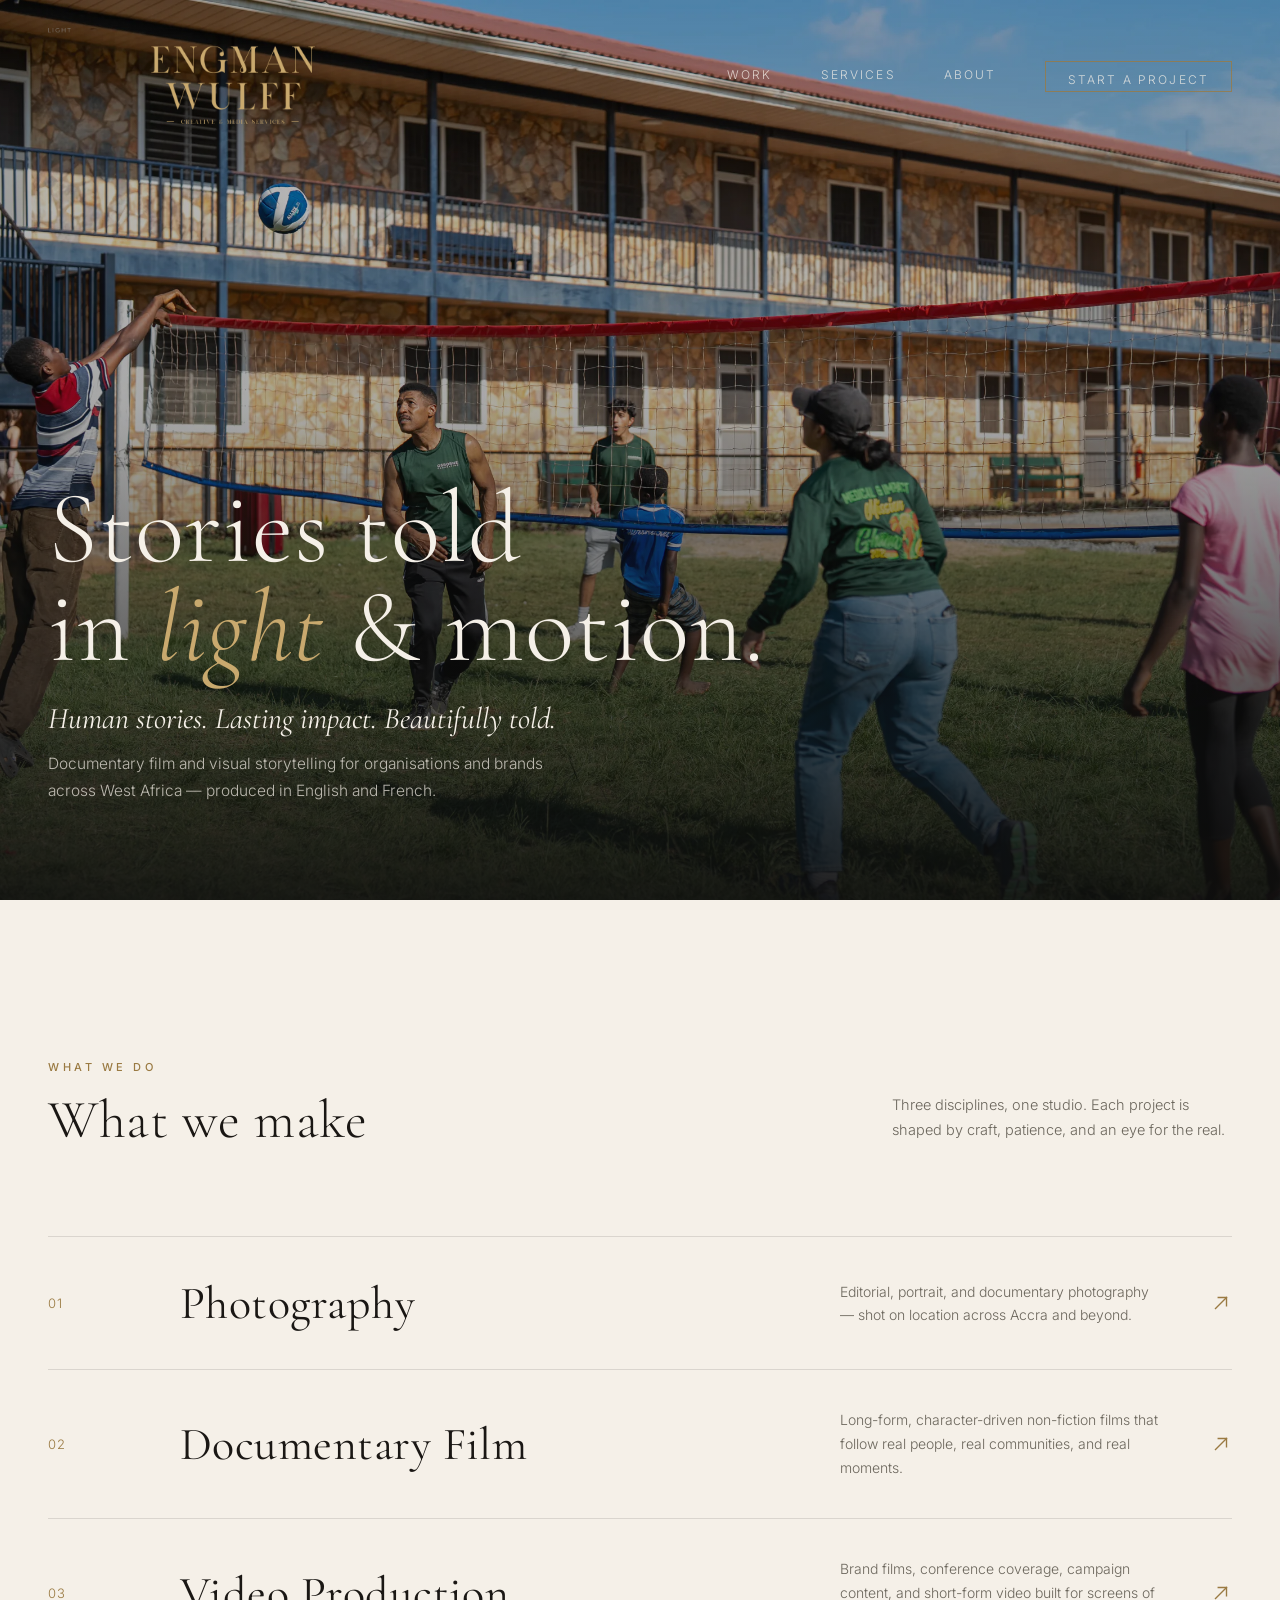
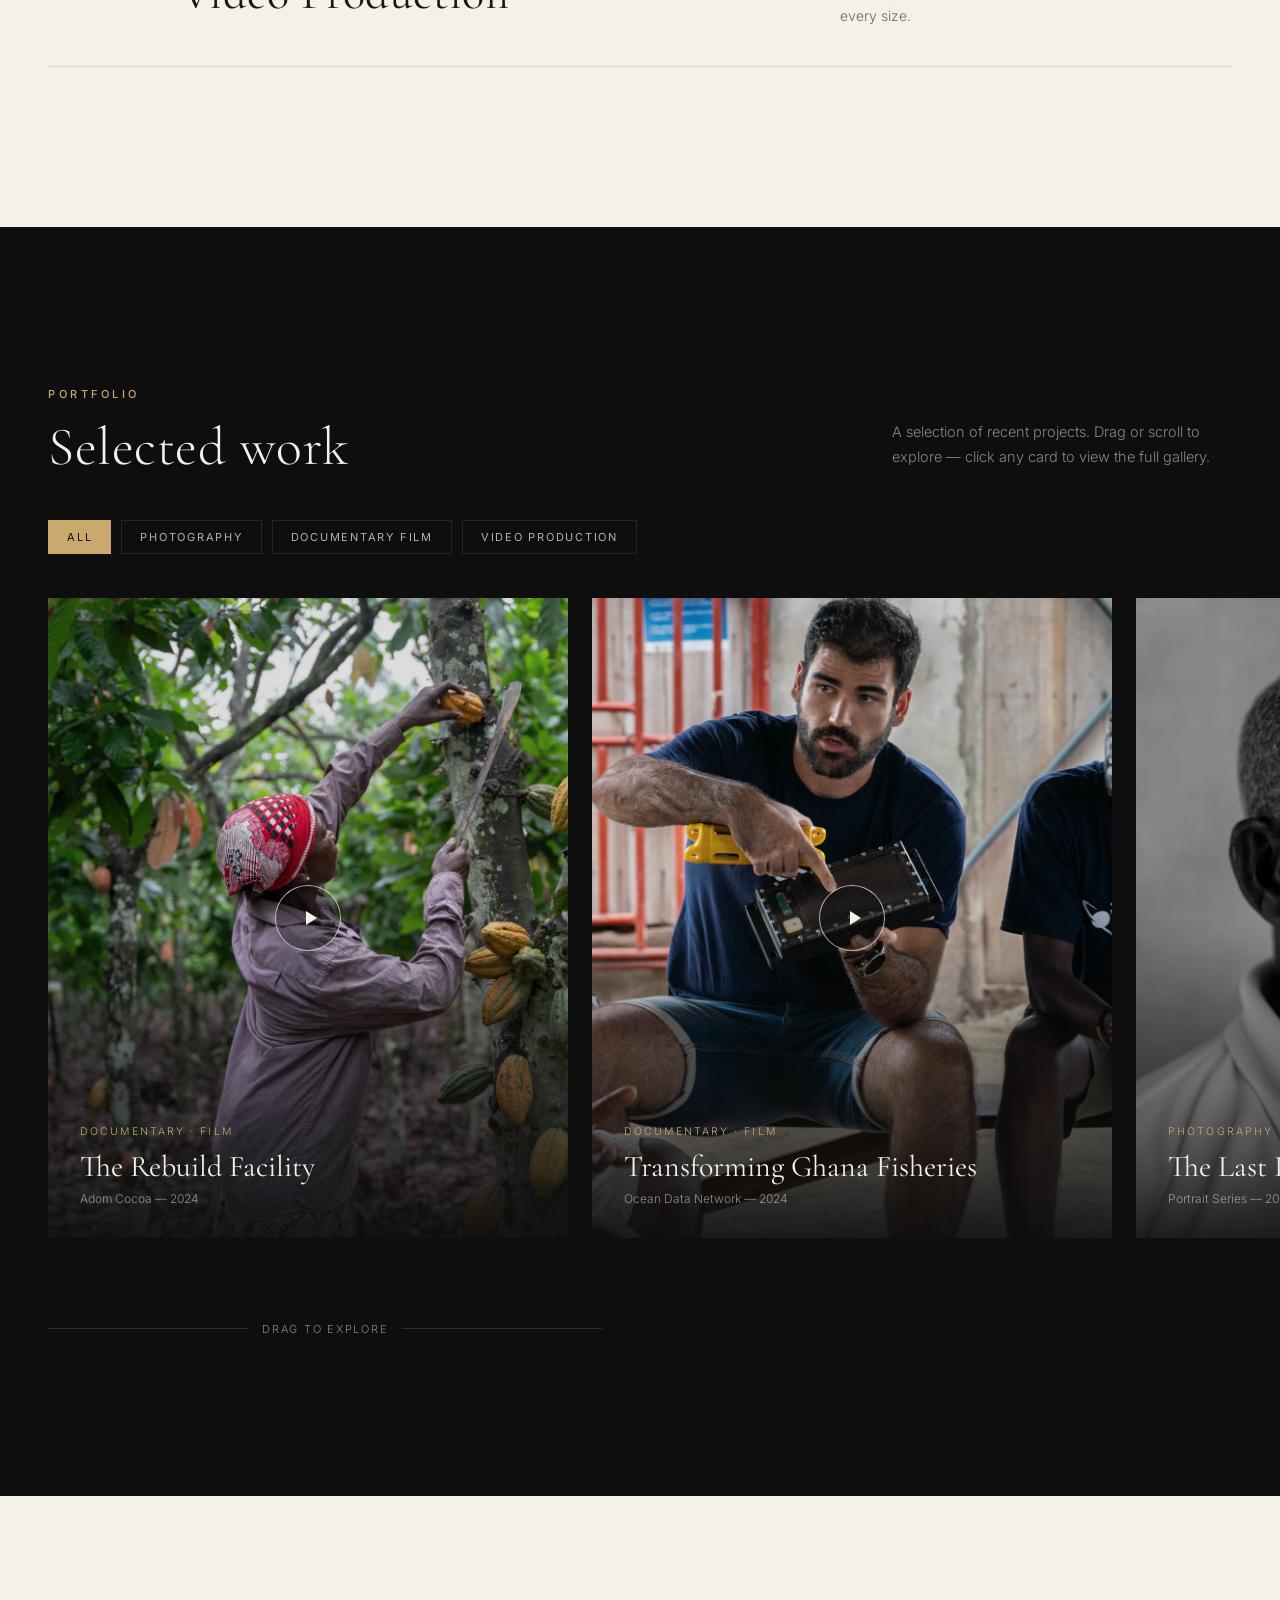
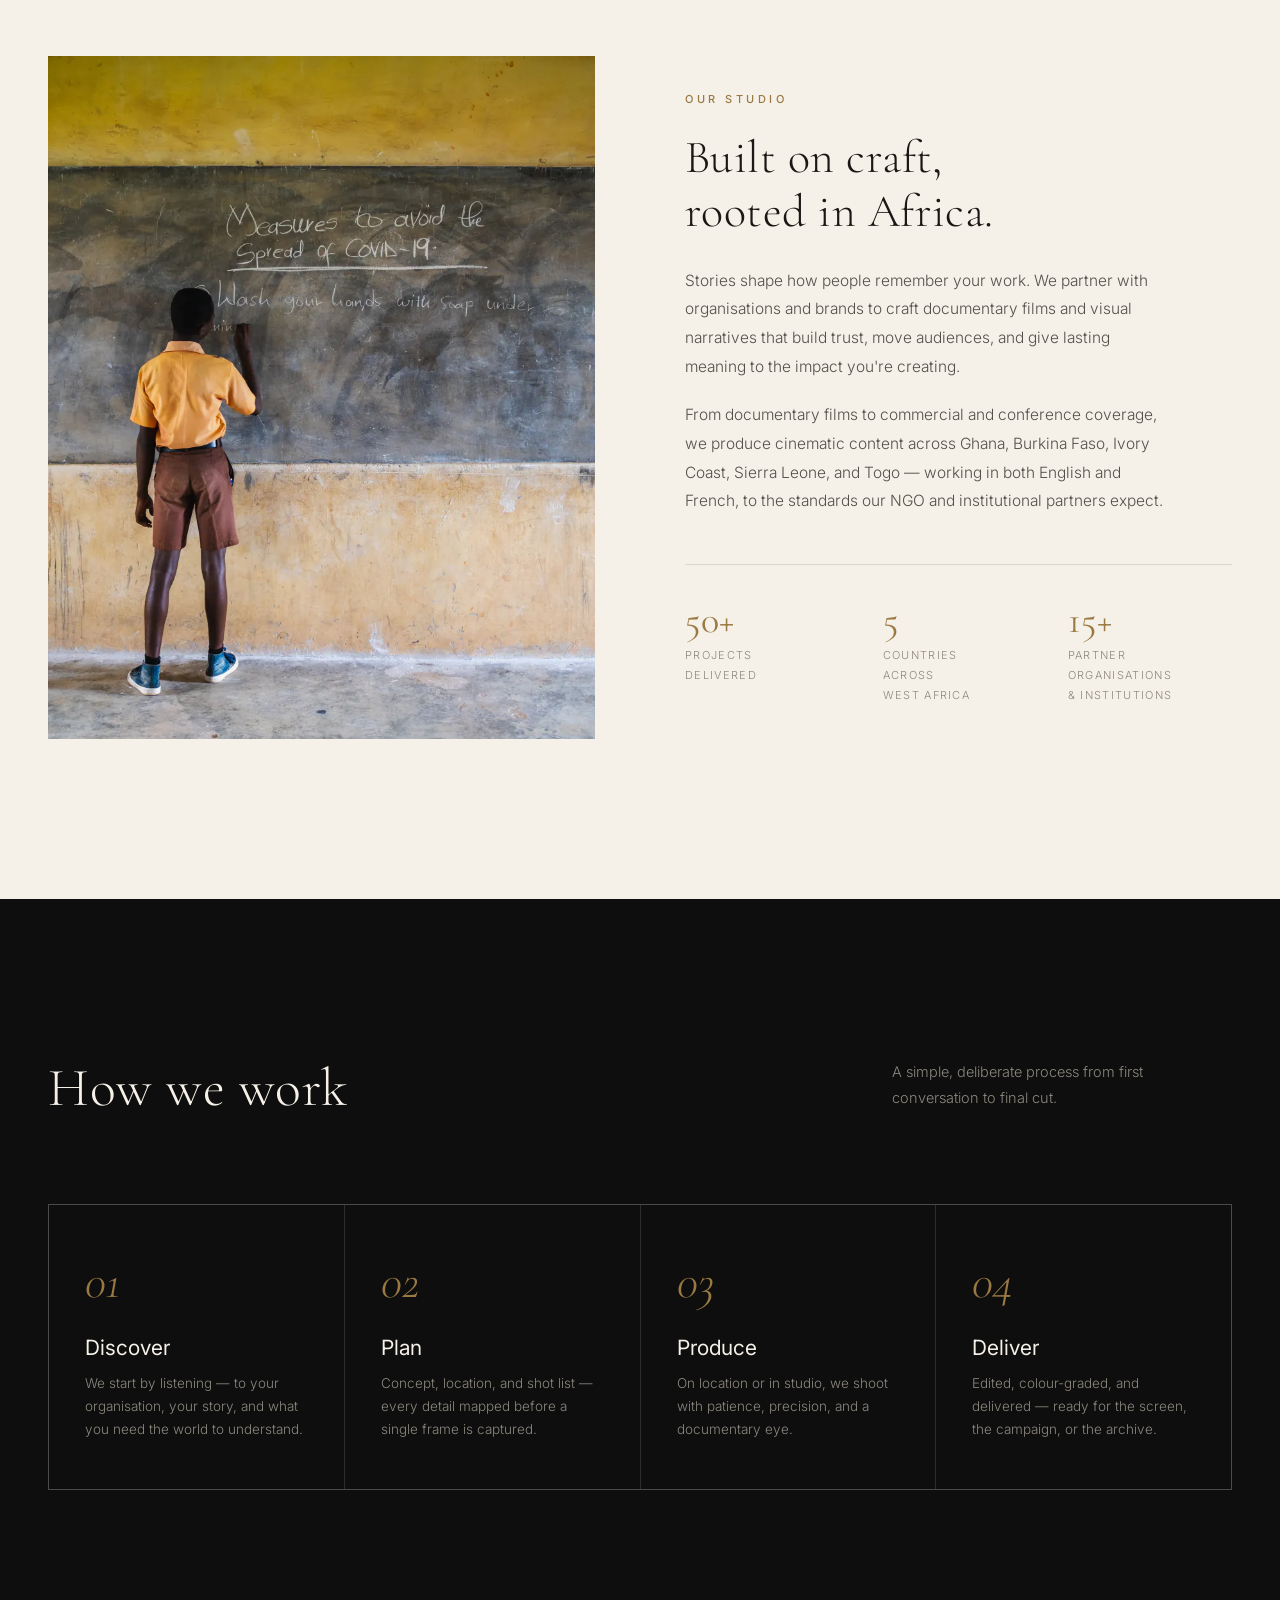
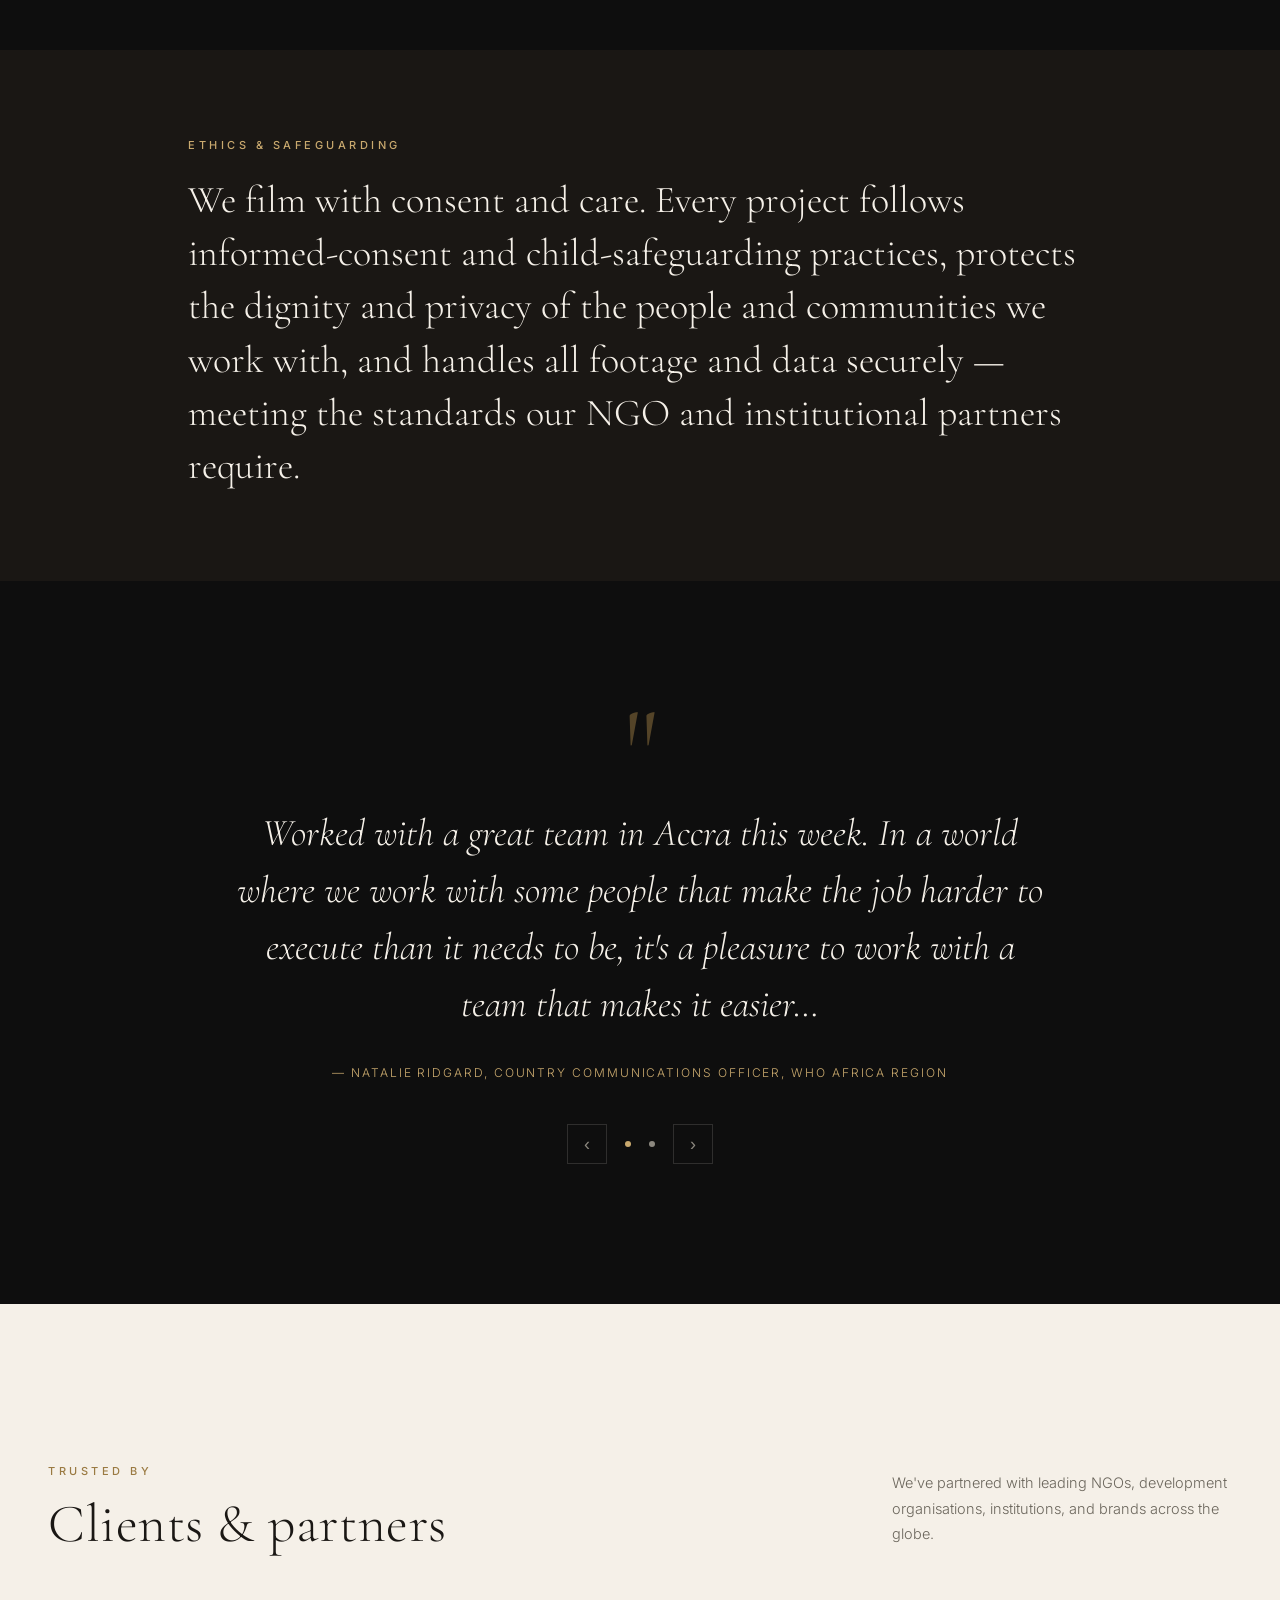
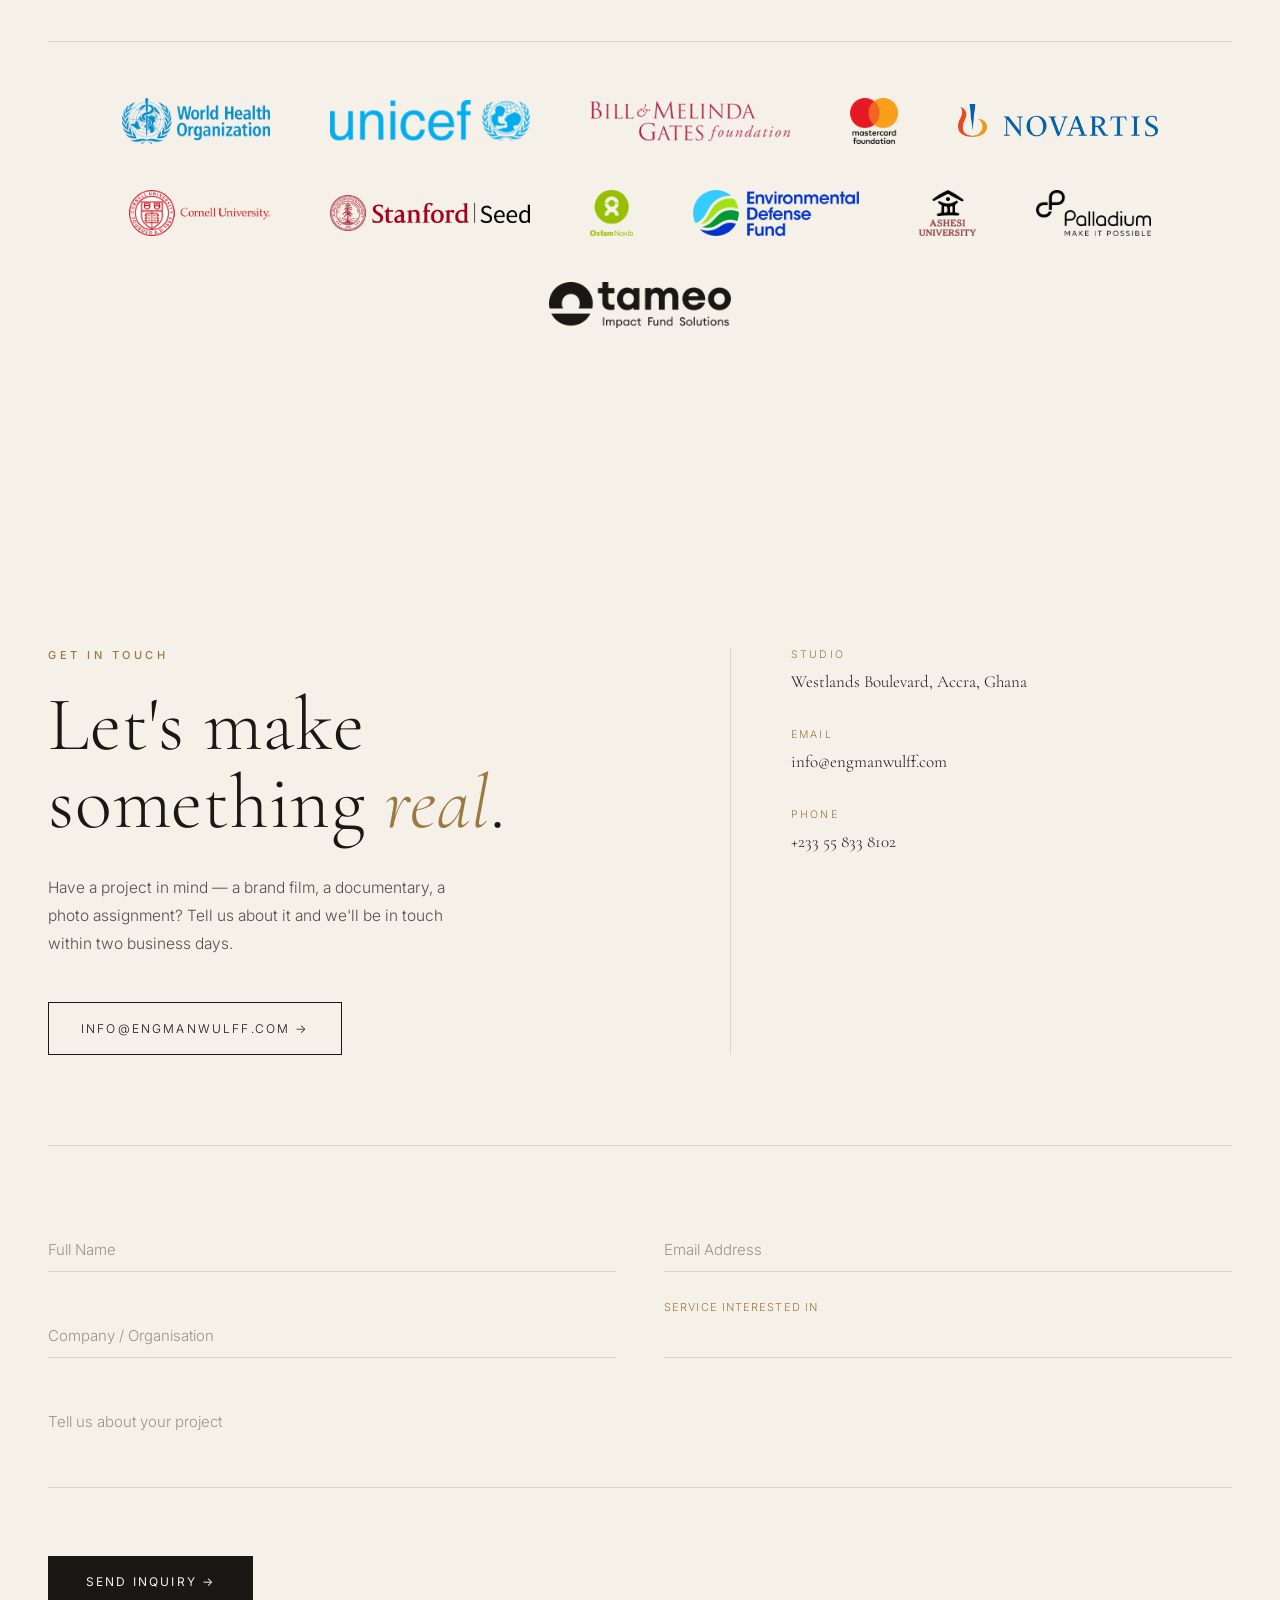
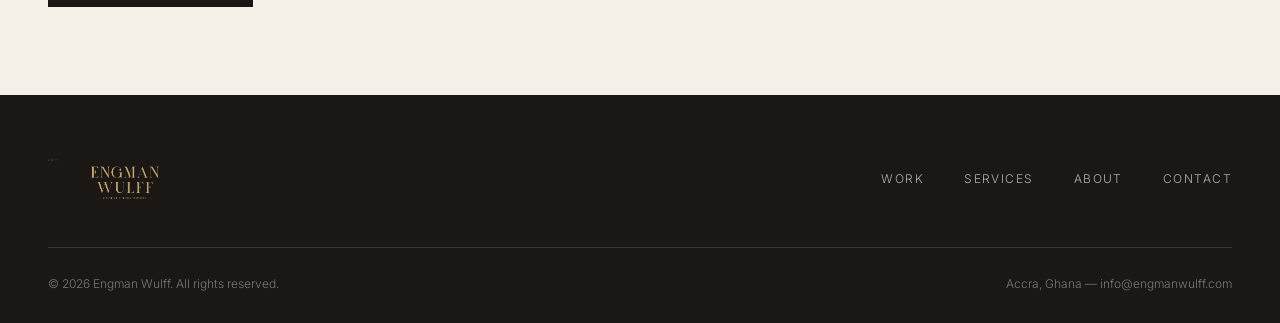
==== index.html @ c5bfb6e7 "Enlarge hero logo; shrink into nav bar on scroll Big, readable Engman Wulff logo (96px desktop / 60p" ====
<!DOCTYPE html>
<html lang="en">
<head>
<meta charset="UTF-8">
<meta name="viewport" content="width=device-width, initial-scale=1.0">

<title>Engman Wulff — Creative &amp; Media Services, Accra</title>
<meta name="description" content="Human stories, lasting impact, beautifully told. Engman Wulff crafts documentary films and visual storytelling for NGOs, institutions, and brands across West Africa — in English and French.">
<link rel="canonical" href="https://engmanwulff.com">

<!-- Open Graph / Social sharing -->
<meta property="og:type"        content="website">
<meta property="og:url"         content="https://engmanwulff.com">
<meta property="og:title"       content="Engman Wulff — Creative &amp; Media Services, Accra">
<meta property="og:description" content="Human stories, lasting impact, beautifully told. Engman Wulff crafts documentary films and visual storytelling for NGOs, institutions, and brands across West Africa — in English and French.">
<meta property="og:image"       content="https://engmanwulff.com/assets/hero.jpg">
<meta name="twitter:card"       content="summary_large_image">
<meta name="twitter:title"      content="Engman Wulff — Creative &amp; Media Services, Accra">
<meta name="twitter:description" content="Human stories, lasting impact, beautifully told. Engman Wulff crafts documentary films and visual storytelling for NGOs, institutions, and brands across West Africa — in English and French.">
<meta name="twitter:image"      content="https://engmanwulff.com/assets/hero.jpg">

<!-- Favicons -->
<link rel="icon"             href="assets/favicon.svg" type="image/svg+xml">
<link rel="icon" type="image/png" sizes="32x32" href="assets/favicon-32.png">
<link rel="apple-touch-icon" href="assets/apple-touch-icon.png">
<link rel="manifest"         href="site.webmanifest">

<!-- Fonts -->
<link rel="preconnect" href="https://fonts.googleapis.com">
<link rel="preconnect" href="https://fonts.gstatic.com" crossorigin>
<link href="https://fonts.googleapis.com/css2?family=Cormorant+Garamond:ital,wght@0,300;0,400;0,500;1,400&family=Inter:wght@300;400;500;600&display=swap" rel="stylesheet">

<!-- Preload the hero image (LCP) -->
<link rel="preload" as="image" href="assets/hero.webp">

<!-- Styles -->
<link rel="stylesheet" href="styles.css?v=28">

<!-- Vercel Web Analytics — privacy-friendly, no cookies.
     Enable it once in your Vercel project: Project → Analytics → Enable.
     The script below is served automatically by Vercel at runtime. -->
<script defer src="/_vercel/insights/script.js"></script>

<!-- JSON-LD Structured Data -->
<script type="application/ld+json">
{
  "@context": "https://schema.org",
  "@type": "LocalBusiness",
  "name": "Engman Wulff",
  "description": "Human stories, lasting impact, beautifully told. Engman Wulff crafts documentary films and visual storytelling for NGOs, institutions, and brands across West Africa — in English and French.",
  "url": "https://engmanwulff.com",
  "telephone": "+233558338102",
  "email": "info@engmanwulff.com",
  "address": {
    "@type": "PostalAddress",
    "streetAddress": "Westlands Boulevard",
    "addressLocality": "Accra",
    "addressCountry": "GH"
  },
  "image": "https://engmanwulff.com/assets/hero.jpg",
  "foundingDate": "2022",
  "areaServed": ["Ghana", "Burkina Faso", "Ivory Coast", "Sierra Leone", "Togo"],
  "sameAs": []
}
</script>
</head>
<body>

<!-- ============ HEADER ============ -->
<header id="siteHeader">
  <div class="wrap">
    <nav>
      <a href="#top" class="logo-link" aria-label="Engman Wulff — Home">
        <img src="assets/logo-ew.webp" alt="Engman Wulff" width="145" height="52">
      </a>
      <div class="nav-links" role="navigation" aria-label="Main navigation">
        <a href="#work">Work</a>
        <a href="#services">Services</a>
        <a href="#about">About</a>
        <a href="#contact" class="nav-cta">Start a Project</a>
      </div>
      <button class="menu-btn" id="menuBtn" aria-label="Open menu" aria-expanded="false" aria-controls="mobileNav">
        <svg width="26" height="18" viewBox="0 0 26 18" fill="none" aria-hidden="true">
          <path d="M0 1H26M0 9H26M0 17H26" stroke="#F5F0E8" stroke-width="1.5"/>
        </svg>
      </button>
    </nav>
  </div>
</header>

<!-- ============ MOBILE NAV ============ -->
<div class="mobile-nav" id="mobileNav" role="dialog" aria-label="Mobile navigation" aria-modal="true">
  <button class="mobile-close" id="mobileClose" aria-label="Close menu">&times;</button>
  <a href="#work">Work</a>
  <a href="#services">Services</a>
  <a href="#about">About</a>
  <a href="#contact">Contact</a>
</div>

<!-- ============ HERO ============ -->
<section class="hero" id="top" aria-label="Hero">
  <div class="hero-media" role="img" aria-label="Engman Wulff documentary photography across West Africa">
    <div class="hero-slide active" style="background-image:url('assets/hero.webp');  --pos:center 30%; --pos-m:8% center;"></div>
    <div class="hero-slide"        style="background-image:url('assets/hero2.webp'); --pos:center 30%; --pos-m:38% center;"></div>
    <div class="hero-slide"        style="background-image:url('assets/chris.webp'); --pos:center 52%; --pos-m:36% center;"></div>
    <div class="hero-slide"        style="background-image:url('assets/girl.webp');  --pos:center 35%; --pos-m:center;"></div>
    <div class="hero-scrim"></div>
  </div>
  <div class="hero-content">
    <h1 class="hero-title">Stories told<br>in <em>light</em> &amp; motion.</h1>
    <p class="hero-tagline">Human stories. Lasting impact. Beautifully told.</p>
    <p class="hero-sub">Documentary film and visual storytelling for organisations and brands across West Africa — produced in English and French.</p>
  </div>
</section>

<!-- ============ SERVICES ============ -->
<section class="services" id="services">
  <div class="wrap section-pad">
    <div class="section-head reveal">
      <div>
        <div class="eyebrow" style="margin-bottom:18px;">What we do</div>
        <h2 class="section-title">What we make</h2>
      </div>
      <p class="section-desc">Three disciplines, one studio. Each project is shaped by craft, patience, and an eye for the real.</p>
    </div>

    <div class="service-list reveal">
      <div class="service-row" data-filter="Photography">
        <span class="num">01</span>
        <h3>Photography</h3>
        <p>Editorial, portrait, and documentary photography — shot on location across Accra and beyond.</p>
        <span class="arrow" aria-hidden="true"><svg width="20" height="20" viewBox="0 0 24 24" fill="none" stroke="currentColor" stroke-width="1.5" stroke-linecap="square"><line x1="6" y1="18" x2="18" y2="6"/><polyline points="9 6 18 6 18 15"/></svg></span>
      </div>
      <div class="service-row" data-filter="Documentary">
        <span class="num">02</span>
        <h3>Documentary Film</h3>
        <p>Long-form, character-driven non-fiction films that follow real people, real communities, and real moments.</p>
        <span class="arrow" aria-hidden="true"><svg width="20" height="20" viewBox="0 0 24 24" fill="none" stroke="currentColor" stroke-width="1.5" stroke-linecap="square"><line x1="6" y1="18" x2="18" y2="6"/><polyline points="9 6 18 6 18 15"/></svg></span>
      </div>
      <div class="service-row" data-filter="Video Production">
        <span class="num">03</span>
        <h3>Video Production</h3>
        <p>Brand films, conference coverage, campaign content, and short-form video built for screens of every size.</p>
        <span class="arrow" aria-hidden="true"><svg width="20" height="20" viewBox="0 0 24 24" fill="none" stroke="currentColor" stroke-width="1.5" stroke-linecap="square"><line x1="6" y1="18" x2="18" y2="6"/><polyline points="9 6 18 6 18 15"/></svg></span>
      </div>
    </div>
  </div>
</section>

<!-- ============ WORK / FILMSTRIP ============ -->
<section class="work" id="work">
  <div class="wrap section-pad" style="padding-left:0;padding-right:0;">
    <div class="section-head reveal">
      <div>
        <div class="eyebrow" style="margin-bottom:18px;">Portfolio</div>
        <h2 class="section-title">Selected work</h2>
      </div>
      <p class="section-desc">A selection of recent projects. Drag or scroll to explore — click any card to view the full gallery.</p>
    </div>

    <div class="work-filters reveal" role="group" aria-label="Filter projects by category">
      <button class="filter-chip active" data-filter="all">All</button>
      <button class="filter-chip" data-filter="Photography">Photography</button>
      <button class="filter-chip" data-filter="Documentary">Documentary Film</button>
      <button class="filter-chip" data-filter="Video Production">Video Production</button>
    </div>

    <div class="filmstrip-wrap reveal">
      <p id="workEmpty" class="work-empty" style="display:none;">No projects in this category yet — check back soon.</p>
      <div class="filmstrip" role="list">

        <!-- Adom Cocoa (video) -->
        <div class="frame frame--video" role="listitem"
          data-title="The Rebuild Facility — Adom Cocoa"
          data-category="Documentary"
          data-year="2024"
          data-desc="Adom Cocoa is empowering nearly 2,000 Ghanaian cocoa farmers through climate-smart agriculture, sustainable land restoration, and a profit-sharing model that strengthens both livelihoods and environmental resilience."
          data-video="adom-cocoa.mp4"
          data-poster="adom-poster.webp"
          data-gallery='["REB05001.webp","REB04009.webp","REB03247.webp","REB03517.webp","REB03359.webp","REB03578.webp","REB03757.webp","REB03808.webp","REB03853.webp"]'>
          <img
            src="assets/adom-cover.webp"
            alt="The Rebuild Facility — Adom Cocoa: a farmer harvesting cocoa pods, documentary by Engman Wulff"
            width="520" height="640"
            loading="lazy">
          <span class="play-badge" aria-hidden="true">
            <svg viewBox="0 0 24 24" fill="currentColor"><path d="M8 5v14l11-7z"/></svg>
          </span>
          <div class="frame-overlay">
            <div class="frame-tag">Documentary · Film</div>
            <div class="frame-title">The Rebuild Facility</div>
            <div class="frame-meta">Adom Cocoa — 2024</div>
          </div>
        </div>

        <!-- Ocean Data Network (video) -->
        <div class="frame frame--video" role="listitem"
          data-title="Transforming Ghana Fisheries with Ocean Data Sensors"
          data-category="Documentary"
          data-year="2024"
          data-desc="Ocean Data Network is empowering Ghana's small-scale fishers with real-time ocean data and innovative IoT technology, enabling smarter, more sustainable fishing practices while strengthening coastal livelihoods."
          data-video="odn.mp4"
          data-poster="odn-poster.webp"
          data-gallery='["ODN0.webp","ODN1.webp","ODN2.webp","ODN3.webp","ODN4.webp","ODN5.webp","ODN6.webp","ODN7.webp","ODN8.webp","ODN9.webp"]'>
          <img
            src="assets/odn-cover.webp"
            alt="Transforming Ghana Fisheries — Ocean Data Network: the project lead demonstrating an ocean-data sensor to fishers, documentary by Engman Wulff"
            width="520" height="640"
            loading="lazy">
          <span class="play-badge" aria-hidden="true">
            <svg viewBox="0 0 24 24" fill="currentColor"><path d="M8 5v14l11-7z"/></svg>
          </span>
          <div class="frame-overlay">
            <div class="frame-tag">Documentary · Film</div>
            <div class="frame-title">Transforming Ghana Fisheries</div>
            <div class="frame-meta">Ocean Data Network — 2024</div>
          </div>
        </div>

        <!-- 1. The Last Portrait -->
        <div class="frame" role="listitem"
          data-title="The Last Portrait"
          data-category="Photography"
          data-year="2025"
          data-desc="An intimate portrait series honouring the dignity, resilience, and untold stories of ageing through timeless images of the elderly."
          data-gallery='["aged1.jpg","aged1-2.jpg","aged1-3.jpg","aged1-5.jpg","aged1-6.jpg","aged1-7.jpg","aged1-8.jpg","aged1-9.jpg","aged1-10.jpg","aged1-11.jpg"]'>
          <img
            src="assets/aged1-10-cover.webp"
            alt="The Last Portrait — elderly portrait series by Engman Wulff"
            width="520" height="640"
            loading="lazy">
          <div class="frame-overlay">
            <div class="frame-tag">Photography</div>
            <div class="frame-title">The Last Portrait</div>
            <div class="frame-meta">Portrait Series — 2025</div>
          </div>
        </div>

        <!-- 2. Love Your Problem -->
        <div class="frame tall" role="listitem"
          data-title="Love Your Problem"
          data-category="Photography"
          data-year="2026"
          data-desc="The Love Your Problem campaign by the Ashesi Centre for Entrepreneurship equipped students with the confidence to pitch their ideas and understand the power of narrative in entrepreneurship."
          data-gallery='["ace-10(2).jpg","ace-14(1).jpg","ace-19(1).jpg","ace-24(1).jpg","ace-25.jpg","ace-35.jpg"]'>
          <img
            src="assets/ace-35-cover.webp"
            alt="Love Your Problem — Ashesi entrepreneurship campaign photography by Engman Wulff"
            width="520" height="720"
            loading="lazy">
          <div class="frame-overlay">
            <div class="frame-tag">Photography</div>
            <div class="frame-title">Love Your Problem</div>
            <div class="frame-meta">Campaign — Ashesi University, 2026</div>
          </div>
        </div>

        <!-- 3. OHNI Foundation -->
        <div class="frame" role="listitem"
          data-title="OHNI Foundation"
          data-category="Documentary"
          data-year="2025"
          data-desc="In October 2025, we documented the OHNI Foundation's medical and impact mission in Ghana, capturing their transformation of Agape Children's Home — refurbishing a basketball court, constructing play spaces, and installing interactive floor games."
          data-gallery='["OHNI-00318.jpg","OHNI-00392.jpg","OHNI-06789.jpg","OHNI-06964.jpg","OHNI-07581.jpg","OHNI-07900.jpg","OHNI-08188.jpg","OHNI-08697.jpg","OHNI-08787.jpg","OHNI-08821.jpg","OHNI-08864.jpg","OHNI-09369.jpg"]'>
          <img
            src="assets/OHNI-06789-cover.webp"
            alt="OHNI Foundation medical mission Ghana — documentary photography by Engman Wulff"
            width="520" height="640"
            loading="lazy">
          <div class="frame-overlay">
            <div class="frame-tag">Documentary</div>
            <div class="frame-title">OHNI Foundation</div>
            <div class="frame-meta">Impact Mission — Ghana, 2025</div>
          </div>
        </div>

        <!-- 4. Touching Grass -->
        <div class="frame tall" role="listitem"
          data-title="Touching Grass"
          data-category="Photography"
          data-year="2024"
          data-desc="What happens when the group trip finally happens? A photographic account of a group of friends who decided to face their challenges together — outdoors."
          data-gallery='["NAT003.jpeg","NAT023.jpeg","NAT028.jpeg","NAT082.jpeg","NAT117.jpeg","NAT298.jpeg"]'>
          <img
            src="assets/NAT082-cover.webp"
            alt="Touching Grass — outdoor lifestyle photography by Engman Wulff"
            width="520" height="720"
            loading="lazy">
          <div class="frame-overlay">
            <div class="frame-tag">Photography</div>
            <div class="frame-title">Touching Grass</div>
            <div class="frame-meta">Lifestyle Series — 2024</div>
          </div>
        </div>

        <!-- 5. UNICEF WASH -->
        <div class="frame" role="listitem"
          data-title="UNICEF WASH"
          data-category="Documentary"
          data-year="2022"
          data-desc="Documenting UNICEF Ghana's school-based COVID-19 response in the Ashanti Region, highlighting how health clubs empowered students to champion prevention and improved WASH practices in their schools and communities."
          data-gallery='["UNIC144.jpeg","UNIC154.jpeg","UNIC164.jpeg","UNIC830.jpeg","UNIC893.jpeg","UNIC899.jpeg","UNIC912.jpeg"]'>
          <img
            src="assets/UNIC912-cover.webp"
            alt="UNICEF WASH COVID-19 response Ashanti Region Ghana — documentary photography by Engman Wulff"
            width="520" height="640"
            loading="lazy">
          <div class="frame-overlay">
            <div class="frame-tag">Documentary</div>
            <div class="frame-title">UNICEF WASH</div>
            <div class="frame-meta">The COVID-19 Response — Ashanti Region, 2022</div>
          </div>
        </div>

      </div><!-- /filmstrip -->
      <div class="filmstrip-hint" aria-hidden="true">
        <span class="bar"></span> Drag to explore <span class="bar"></span>
      </div>
    </div>
  </div>
</section>

<!-- ============ LIGHTBOX ============ -->
<div class="lightbox" id="lightbox" role="dialog" aria-modal="true" aria-label="Project gallery">
  <button class="lb-close" id="lbClose" aria-label="Close gallery">&times;</button>
  <button class="lb-prev" id="lbPrev" aria-label="Previous image">&#8249;</button>
  <div class="lb-stage">
    <img id="lbImg" src="" alt="" loading="eager">
    <video id="lbVideo" controls playsinline preload="metadata" style="display:none"></video>
  </div>
  <button class="lb-next" id="lbNext" aria-label="Next image">&#8250;</button>
  <div class="lb-info">
    <div class="lb-tag"  id="lbTag"></div>
    <div class="lb-title" id="lbTitle"></div>
    <div class="lb-desc"  id="lbDesc"></div>
    <div class="lb-counter" id="lbCounter"></div>
  </div>
</div>

<!-- ============ ABOUT ============ -->
<section class="about" id="about">
  <div class="wrap section-pad">
    <div class="about-grid">
      <div class="about-media reveal">
        <img
          src="assets/about.webp"
          alt="A student writes COVID-19 prevention measures on a classroom chalkboard — UNICEF WASH project, Ghana, photographed by Engman Wulff"
          width="6000" height="4000"
          style="object-position:38% center;"
          loading="lazy">
      </div>
      <div class="about-copy reveal">
        <div class="eyebrow">Our Studio</div>
        <h2>Built on craft,<br>rooted in Africa.</h2>
        <p>Stories shape how people remember your work. We partner with organisations and brands to craft documentary films and visual narratives that build trust, move audiences, and give lasting meaning to the impact you're creating.</p>
        <p>From documentary films to commercial and conference coverage, we produce cinematic content across Ghana, Burkina Faso, Ivory Coast, Sierra Leone, and Togo — working in both English and French, to the standards our NGO and institutional partners expect.</p>
        <div class="about-stats">
          <div>
            <strong>50+</strong>
            <span>Projects Delivered</span>
          </div>
          <div>
            <strong>5</strong>
            <span>Countries Across<br>West Africa</span>
          </div>
          <div>
            <strong>15+</strong>
            <span>Partner Organisations<br>&amp; Institutions</span>
          </div>
        </div>
      </div>
    </div>
  </div>
</section>

<!-- ============ PROCESS ============ -->
<section class="process">
  <div class="wrap section-pad">
    <div class="section-head reveal">
      <h2 class="section-title">How we work</h2>
      <p class="section-desc" style="color:var(--gray);">A simple, deliberate process from first conversation to final cut.</p>
    </div>
    <div class="process-grid reveal">
      <div class="process-card">
        <span class="pnum">01</span>
        <div>
          <h4>Discover</h4>
          <p>We start by listening — to your organisation, your story, and what you need the world to understand.</p>
        </div>
      </div>
      <div class="process-card">
        <span class="pnum">02</span>
        <div>
          <h4>Plan</h4>
          <p>Concept, location, and shot list — every detail mapped before a single frame is captured.</p>
        </div>
      </div>
      <div class="process-card">
        <span class="pnum">03</span>
        <div>
          <h4>Produce</h4>
          <p>On location or in studio, we shoot with patience, precision, and a documentary eye.</p>
        </div>
      </div>
      <div class="process-card">
        <span class="pnum">04</span>
        <div>
          <h4>Deliver</h4>
          <p>Edited, colour-graded, and delivered — ready for the screen, the campaign, or the archive.</p>
        </div>
      </div>
    </div>
  </div>
</section>

<!-- ============ ETHICS & SAFEGUARDING ============ -->
<section class="ethics" aria-label="Ethics and safeguarding">
  <div class="wrap">
    <div class="eyebrow reveal" style="margin-bottom:22px;">Ethics &amp; safeguarding</div>
    <p class="ethics-text reveal">We film with consent and care. Every project follows informed-consent and child-safeguarding practices, protects the dignity and privacy of the people and communities we work with, and handles all footage and data securely — meeting the standards our NGO and institutional partners require.</p>
  </div>
</section>

<!-- ============ TESTIMONIALS ============ -->
<section class="quote-section" aria-label="Client testimonials">
  <div class="wrap reveal">
    <div class="quote-carousel" aria-live="polite">

      <div class="quote-slide active">
        <div class="quote-mark" aria-hidden="true">"</div>
        <p class="quote-text">Worked with a great team in Accra this week. In a world where we work with some people that make the job harder to execute than it needs to be, it's a pleasure to work with a team that makes it easier…</p>
        <div class="quote-attr">— Natalie Ridgard, Country Communications Officer, WHO Africa Region</div>
      </div>

      <div class="quote-slide">
        <div class="quote-mark" aria-hidden="true">"</div>
        <p class="quote-text">Engman Wulff did an amazing job! Thank you for telling our story with such care and for becoming a part of the team.</p>
        <div class="quote-attr">— Dr. Ryan Osborne, Director of Head &amp; Neck Surgery, OHNI</div>
      </div>

    </div><!-- /quote-carousel -->

    <div class="quote-nav" role="group" aria-label="Testimonial navigation">
      <button class="quote-nav-btn" id="qPrev" aria-label="Previous testimonial">&#8249;</button>
      <button class="quote-dot active" aria-label="Testimonial 1"></button>
      <button class="quote-dot" aria-label="Testimonial 2"></button>
      <button class="quote-nav-btn" id="qNext" aria-label="Next testimonial">&#8250;</button>
    </div>
  </div>
</section>

<!-- ============ CLIENTS / TRUSTED BY ============ -->
<section class="clients" aria-label="Clients and partners">
  <div class="wrap section-pad">
    <div class="section-head reveal">
      <div>
        <div class="eyebrow" style="margin-bottom:18px;">Trusted by</div>
        <h2 class="section-title">Clients &amp; partners</h2>
      </div>
      <p class="section-desc">We've partnered with leading NGOs, development organisations, institutions, and brands across the globe.</p>
    </div>
    <div class="client-grid reveal">
      <img src="assets/logos/who.webp"             alt="World Health Organization" loading="lazy">
      <img src="assets/logos/unicef.webp"          alt="UNICEF" loading="lazy">
      <img src="assets/logos/gates.webp"           alt="Bill &amp; Melinda Gates Foundation" loading="lazy">
      <img src="assets/logos/mastercard.webp"      alt="Mastercard Foundation" loading="lazy">
      <img src="assets/logos/novartis.webp"        alt="Novartis" loading="lazy">
      <img src="assets/logos/cornell.webp"         alt="Cornell University" loading="lazy">
      <img src="assets/logos/stanford.webp"        alt="Stanford Seed" loading="lazy">
      <img src="assets/logos/oxfam.webp"           alt="Oxfam Novib" loading="lazy">
      <img src="assets/logos/edf.webp"             alt="Environmental Defense Fund" loading="lazy">
      <img src="assets/logos/ashesi.webp"          alt="Ashesi University" loading="lazy">
      <img src="assets/logos/palladium.webp"       alt="Palladium" loading="lazy">
      <img src="assets/logos/tameo.webp"           alt="Tameo Financial Services" loading="lazy">
    </div>
  </div>
</section>

<!-- ============ CONTACT ============ -->
<section class="contact" id="contact">
  <div class="wrap">
    <div class="contact-grid">
      <div class="reveal">
        <div class="eyebrow" style="color:var(--gold-dim);margin-bottom:24px;">Get in Touch</div>
        <h2 class="contact-title">Let's make<br>something <em>real</em>.</h2>
        <p class="contact-copy">Have a project in mind — a brand film, a documentary, a photo assignment? Tell us about it and we'll be in touch within two business days.</p>
        <a href="mailto:info@engmanwulff.com" class="contact-btn">info@engmanwulff.com &#8594;</a>
      </div>

      <div class="contact-info reveal">
        <div class="block">
          <div class="label">Studio</div>
          <div class="value">Westlands Boulevard, Accra, Ghana</div>
        </div>
        <div class="block">
          <div class="label">Email</div>
          <a href="mailto:info@engmanwulff.com" class="value">info@engmanwulff.com</a>
        </div>
        <div class="block">
          <div class="label">Phone</div>
          <a href="tel:+233558338102" class="value">+233 55 833 8102</a>
        </div>
        <!-- SOCIAL LINKS — uncomment and fill in when handles are confirmed
        <div class="block">
          <div class="label">Follow</div>
          <div class="social-row">
            <a href="https://instagram.com/YOURHANDLE" target="_blank" rel="noopener" aria-label="Instagram">Instagram</a>
            <a href="https://youtube.com/@YOURHANDLE" target="_blank" rel="noopener" aria-label="YouTube">YouTube</a>
            <a href="https://linkedin.com/company/YOURHANDLE" target="_blank" rel="noopener" aria-label="LinkedIn">LinkedIn</a>
          </div>
        </div>
        -->
      </div>
    </div>

    <div class="form-wrap reveal">
      <form class="form-grid" id="contactForm" novalidate>
        <!-- Web3Forms — replace access_key value with your key from web3forms.com -->
        <input type="hidden" name="access_key" value="d652391e-03aa-4a86-8d9b-0529e2ddd621">
        <input type="hidden" name="subject" value="New inquiry — Engman Wulff website">
        <input type="hidden" name="from_name" value="Engman Wulff Website">
        <input type="checkbox" name="botcheck" style="display:none" tabindex="-1" aria-hidden="true">

        <div class="field">
          <input type="text" id="fname" name="name" placeholder=" " required autocomplete="name">
          <label for="fname">Full Name</label>
        </div>
        <div class="field">
          <input type="email" id="femail" name="email" placeholder=" " required autocomplete="email">
          <label for="femail">Email Address</label>
        </div>
        <div class="field">
          <input type="text" id="fcompany" name="company" placeholder=" " autocomplete="organization">
          <label for="fcompany">Company / Organisation</label>
        </div>
        <div class="field">
          <select id="fservice" name="service" required>
            <option value="" disabled selected></option>
            <option>Photography</option>
            <option>Documentary Film</option>
            <option>Video Production</option>
            <option>Something else</option>
          </select>
          <label for="fservice" class="select-label">Service Interested In</label>
        </div>
        <div class="field full">
          <textarea id="fmessage" name="message" placeholder=" " required></textarea>
          <label for="fmessage">Tell us about your project</label>
        </div>
        <div class="field full">
          <button type="submit" class="submit-btn">Send Inquiry &#8594;</button>
          <div id="formSuccess" class="form-status">
            Thank you — your message has been sent. We'll be in touch within two business days.
          </div>
          <div id="formError" class="form-status">
            Something went wrong. Please email us directly at <a href="mailto:info@engmanwulff.com">info@engmanwulff.com</a>.
          </div>
        </div>
      </form>
    </div>
  </div>
</section>

<!-- ============ FOOTER ============ -->
<footer>
  <div class="wrap">
    <div class="footer-top">
      <a href="#top" aria-label="Back to top">
        <img src="assets/logo-ew.webp" alt="Engman Wulff" width="150" height="54">
      </a>
      <nav class="footer-links" aria-label="Footer navigation">
        <a href="#work">Work</a>
        <a href="#services">Services</a>
        <a href="#about">About</a>
        <a href="#contact">Contact</a>
      </nav>
    </div>
    <div class="footer-bottom">
      <span>&copy; <span class="footer-year"></span> Engman Wulff. All rights reserved.</span>
      <span>Accra, Ghana — <a href="mailto:info@engmanwulff.com">info@engmanwulff.com</a></span>
    </div>
  </div>
</footer>

<!-- ============ FLOATING CTA ============ -->
<a href="#contact" class="floating-cta" id="floatingCta" aria-label="Send us an inquiry">
  <span>Send Inquiry</span>
  <svg viewBox="0 0 24 24" fill="currentColor" aria-hidden="true"><path d="M2 21l21-9L2 3v7l15 2-15 2v7z"/></svg>
</a>

<script src="main.js?v=28"></script>
</body>
</html>
---- styles.css ----
/* ============================================================
   Engman Wulff — styles.css
   Design tokens documented in DESIGN-SYSTEM.md
   ============================================================ */

:root {
  --ink: #0E0E0E;
  --ink-soft: #1A1714;
  --paper: #F5F0E8;
  --paper-warm: #FAF8F4;
  --gold: #C9A96E;
  --gold-dim: #9A7A42;
  --line: rgba(245,240,232,0.14);
  --line-dark: rgba(26,23,20,0.12);
  --gray: #8C887F;
}

* { margin: 0; padding: 0; box-sizing: border-box; }
html { scroll-behavior: smooth; }
body {
  background: var(--ink);
  color: var(--paper);
  font-family: 'Inter', sans-serif;
  font-weight: 300;
  overflow-x: hidden;
}
::selection { background: var(--gold); color: var(--ink); }

h1, h2, h3, .serif {
  font-family: 'Cormorant Garamond', Georgia, serif;
  font-weight: 300;
  letter-spacing: 0.01em;
}

.eyebrow {
  font-family: 'Inter', sans-serif;
  font-size: 11px;
  letter-spacing: 0.32em;
  text-transform: uppercase;
  color: var(--gold);
  font-weight: 500;
}

a { color: inherit; text-decoration: none; }
img { display: block; max-width: 100%; }

.wrap { max-width: 1360px; margin: 0 auto; padding: 0 48px; }

/* ---------- Reveal on scroll ---------- */
.reveal {
  opacity: 0;
  transform: translateY(28px);
  transition: opacity 1s cubic-bezier(.16,.84,.44,1), transform 1s cubic-bezier(.16,.84,.44,1);
}
.reveal.in { opacity: 1; transform: translateY(0); }

/* ---------- Nav ---------- */
header {
  position: fixed; top: 0; left: 0; right: 0; z-index: 100;
  padding: 28px 0;
  transition: padding .4s ease, background .4s ease, border-color .4s ease;
  border-bottom: 1px solid transparent;
}
header.scrolled {
  padding: 16px 0;
  background: rgba(14,14,14,0.86);
  backdrop-filter: blur(14px);
  border-bottom: 1px solid var(--line);
}
nav { display: flex; align-items: center; justify-content: space-between; }
.logo-link { display: flex; align-items: center; gap: 10px; }
.logo-link img {
  height: 96px; width: auto; display: block;
  filter: drop-shadow(0 2px 10px rgba(0,0,0,0.45));
  transition: height .45s cubic-bezier(.16,.84,.44,1), filter .4s ease;
}
header.scrolled .logo-link img { height: 34px; filter: none; }

.nav-links { display: flex; gap: 48px; align-items: center; }
.nav-links a {
  font-size: 12px; letter-spacing: 0.18em; text-transform: uppercase;
  color: var(--paper); opacity: 0.78;
  position: relative; padding-bottom: 4px;
  transition: opacity .3s ease;
}
.nav-links a:hover { opacity: 1; }
.nav-links a::after {
  content: ''; position: absolute; left: 0; bottom: 0;
  width: 0; height: 1px; background: var(--gold);
  transition: width .35s ease;
}
.nav-links a:hover::after { width: 100%; }
.nav-cta {
  border: 1px solid var(--gold-dim);
  padding: 10px 22px;
  font-size: 11px; letter-spacing: 0.18em; text-transform: uppercase;
  transition: background .3s ease, color .3s ease, border-color .3s ease;
}
.nav-cta:hover { background: var(--gold); color: var(--ink); border-color: var(--gold); }

.menu-btn { display: none; background: none; border: none; color: var(--paper); cursor: pointer; }

/* ---------- Hero ---------- */
.hero {
  position: relative;
  min-height: 100vh;
  min-height: 100svh; /* small viewport height — avoids URL-bar jump on mobile */
  display: flex; flex-direction: column; justify-content: flex-end;
  overflow: hidden;
}
.hero-media {
  position: absolute; inset: 0;
  overflow: hidden;
  transform: scale(1.08);
  transform-origin: center;
  animation: heroIn 2.4s cubic-bezier(.16,.84,.44,1) forwards;
}
@keyframes heroIn { to { transform: scale(1); } }
/* Cross-fading slideshow layers */
.hero-slide {
  position: absolute; inset: 0;
  background-size: cover;                 /* cover never stretches */
  background-position: var(--pos, center 30%);   /* per-slide focal point */
  background-repeat: no-repeat;
  opacity: 0;
  transition: opacity 1.6s ease;
}
.hero-slide.active { opacity: 1; }
.hero-scrim {
  position: absolute; inset: 0; pointer-events: none;
  background: linear-gradient(180deg, rgba(14,14,14,0.25) 0%, rgba(14,14,14,0.35) 45%, rgba(14,14,14,0.92) 100%);
}

.hero-content { position: relative; z-index: 2; padding: 0 48px 96px; }
.hero-eyebrow { opacity: 0; animation: fadeUp 1s ease forwards .6s; margin-bottom: 22px; }
.hero-title {
  font-size: clamp(48px, 8vw, 124px);
  line-height: 0.96;
  color: var(--paper);
  max-width: 1100px;
  opacity: 0; animation: fadeUp 1.1s ease forwards .8s;
}
.hero-title em { font-style: italic; color: var(--gold); }
.hero-tagline {
  margin-top: 24px;
  font-family: 'Cormorant Garamond', Georgia, serif;
  font-size: clamp(21px, 2.4vw, 30px); font-weight: 400; font-style: italic;
  line-height: 1.25; color: var(--paper); max-width: 640px;
  opacity: 0; animation: fadeUp 1.1s ease forwards 1s;
}
.hero-sub {
  margin-top: 14px; max-width: 500px;
  font-size: 15.5px; line-height: 1.7; color: rgba(245,240,232,0.72);
  opacity: 0; animation: fadeUp 1.1s ease forwards 1.2s;
}
@keyframes fadeUp {
  from { opacity: 0; transform: translateY(22px); }
  to { opacity: 1; transform: translateY(0); }
}

.scroll-cue {
  position: absolute; bottom: 36px; left: 48px; z-index: 2;
  display: flex; align-items: center; gap: 12px;
  font-size: 11px; letter-spacing: 0.18em; text-transform: uppercase;
  color: rgba(245,240,232,0.6);
  opacity: 0; animation: fadeUp 1s ease forwards 1.6s;
}
.scroll-cue .line { width: 36px; height: 1px; background: var(--gold); }

/* ---------- Section shared ---------- */
section { position: relative; }
.section-pad { padding-top: 160px; padding-bottom: 160px; } /* vertical only — keeps .wrap horizontal padding */
.section-head {
  display: flex; justify-content: space-between; align-items: flex-end;
  gap: 40px; margin-bottom: 88px; flex-wrap: wrap;
}
.section-title { font-size: clamp(36px, 4.2vw, 58px); line-height: 1.05; max-width: 640px; }
.section-desc { max-width: 340px; font-size: 14.5px; line-height: 1.75; color: var(--gray); padding-bottom: 6px; }

/* ---------- Services ---------- */
.services { background: var(--paper); color: var(--ink-soft); }
.services .eyebrow { color: var(--gold-dim); }
.services .section-desc { color: #6b665c; }
.service-list { border-top: 1px solid var(--line-dark); }
.service-row {
  border-bottom: 1px solid var(--line-dark);
  display: grid; grid-template-columns: 100px 1fr 320px 40px;
  align-items: center; gap: 32px;
  padding: 38px 0;
  cursor: pointer;
  transition: padding .45s cubic-bezier(.16,.84,.44,1);
}
.service-row .num { font-size: 13px; color: var(--gold-dim); letter-spacing: 0.08em; }
.service-row h3 { font-size: clamp(28px, 3.6vw, 46px); font-weight: 400; transition: color .35s ease, transform .35s ease; }
.service-row p { font-size: 14px; line-height: 1.7; color: #6b665c; max-width: 320px; }
.service-row .arrow { color: var(--gold-dim); transition: transform .4s cubic-bezier(.16,.84,.44,1); justify-self: end; display: inline-flex; align-items: center; }
.service-row .arrow svg { display: block; width: 22px; height: 22px; }
.service-row:hover { padding: 50px 0; }
.service-row:hover h3 { color: var(--gold-dim); transform: translateX(8px); }
.service-row:hover .arrow { transform: translateX(6px) rotate(45deg); }

/* ---------- Work / filmstrip ---------- */
.work { background: var(--ink); }
.work .section-head { padding: 0 48px; }

/* Category filter chips */
.work-filters { display: flex; flex-wrap: wrap; gap: 10px; padding: 0 48px; margin: -44px 0 44px; }
.filter-chip {
  background: none; border: 1px solid var(--line); color: var(--paper);
  font-family: 'Inter', sans-serif; font-size: 11px; letter-spacing: 0.16em; text-transform: uppercase;
  padding: 9px 18px; cursor: pointer; opacity: 0.72;
  transition: background .25s ease, color .25s ease, border-color .25s ease, opacity .25s ease;
}
.filter-chip:hover { opacity: 1; border-color: var(--gold-dim); }
.filter-chip.active { background: var(--gold); color: var(--ink); border-color: var(--gold); opacity: 1; }
.filter-chip:focus-visible { outline: 1px solid var(--gold); outline-offset: 2px; }
.work-empty { padding: 24px 48px 0; color: var(--gray); font-size: 14.5px; }
.filmstrip-wrap { position: relative; }
.filmstrip {
  display: flex; gap: 24px;
  overflow-x: auto;
  padding: 0 48px 36px;
  scroll-snap-type: none;     /* off: continuous auto-scroll, no snapping back */
  scroll-behavior: auto;      /* instant — programmatic auto-scroll stays smooth */
  scrollbar-width: none;
  cursor: grab;
}
.filmstrip::-webkit-scrollbar { display: none; }
.filmstrip.dragging { cursor: grabbing; }
.frame {
  position: relative; flex: 0 0 auto;
  width: min(72vw, 520px); height: 640px;
  scroll-snap-align: start;
  overflow: hidden;
  background: #15140f;
  cursor: pointer;
  outline: none;
}
.frame:focus-visible { box-shadow: 0 0 0 2px var(--gold); }
.frame img {
  width: 100%; height: 100%; object-fit: cover;
  filter: grayscale(15%) brightness(0.92);
  transform: scale(1.02);
  transition: transform 1.1s cubic-bezier(.16,.84,.44,1), filter .6s ease;
  pointer-events: none;
}
.frame:hover img { transform: scale(1.1); filter: grayscale(0%) brightness(1); }
.frame-overlay {
  position: absolute; inset: 0;
  background: linear-gradient(180deg, transparent 50%, rgba(14,14,14,0.92) 100%);
  display: flex; flex-direction: column; justify-content: flex-end; padding: 32px;
  pointer-events: none;
}
.frame-tag { font-size: 10.5px; letter-spacing: 0.2em; text-transform: uppercase; color: var(--gold); margin-bottom: 10px; }
.frame-title { font-family: 'Cormorant Garamond', serif; font-size: 30px; color: var(--paper); font-weight: 400; }
.frame-meta { font-size: 12px; color: rgba(245,240,232,0.55); margin-top: 6px; }
.frame.tall { height: 720px; margin-top: -40px; }

/* Play badge — signals a video project card */
.play-badge {
  position: absolute; top: 50%; left: 50%; transform: translate(-50%, -50%);
  width: 66px; height: 66px; border-radius: 50%;
  background: rgba(14,14,14,0.42);
  border: 1px solid rgba(245,240,232,0.7);
  display: flex; align-items: center; justify-content: center;
  pointer-events: none; z-index: 2;
  transition: background .35s ease, transform .35s ease, border-color .35s ease;
}
.play-badge svg { width: 24px; height: 24px; margin-left: 3px; color: var(--paper); transition: color .35s ease; }
.frame:hover .play-badge { background: var(--gold); border-color: var(--gold); transform: translate(-50%, -50%) scale(1.06); }
.frame:hover .play-badge svg { color: var(--ink); }

.filmstrip-hint {
  display: flex; align-items: center; gap: 14px; padding: 0 48px; margin-top: 8px;
  font-size: 11px; letter-spacing: 0.16em; text-transform: uppercase; color: var(--gray);
}
.filmstrip-hint .bar { flex: 1; height: 1px; background: var(--line); max-width: 200px; }

/* ---------- Lightbox ---------- */
.lightbox {
  position: fixed; inset: 0; z-index: 500;
  background: rgba(14,14,14,0.97);
  display: flex; align-items: center; justify-content: center;
  opacity: 0; pointer-events: none;
  transition: opacity .3s ease;
}
.lightbox.open { opacity: 1; pointer-events: all; }

.lb-stage {
  display: flex; align-items: center; justify-content: center;
  width: 100%; height: 100%;
  padding: 80px 100px 140px;
}
.lb-stage img {
  max-width: 100%; max-height: 100%;
  object-fit: contain;
  display: block;
  user-select: none;
}
.lb-stage video {
  max-width: 100%; max-height: 100%;
  width: auto; height: auto;
  display: block;
  background: #000;
}

.lb-close {
  position: fixed; top: 24px; right: 32px;
  background: none; border: none; color: var(--paper);
  font-size: 36px; line-height: 1; cursor: pointer; z-index: 501;
  opacity: 0.6; transition: opacity .2s ease;
  font-family: 'Inter', sans-serif; font-weight: 300;
}
.lb-close:hover { opacity: 1; }
.lb-close:focus-visible { outline: 1px solid var(--gold); }

.lb-prev, .lb-next {
  position: fixed; top: 50%; transform: translateY(-50%);
  background: none; border: 1px solid var(--line);
  color: var(--paper); font-size: 26px; line-height: 1;
  cursor: pointer; padding: 16px 20px; z-index: 501;
  transition: background .2s ease, border-color .2s ease;
}
.lb-prev { left: 20px; }
.lb-next { right: 20px; }
.lb-prev:hover, .lb-next:hover { background: rgba(201,169,110,0.12); border-color: var(--gold); }
.lb-prev:focus-visible, .lb-next:focus-visible { outline: 1px solid var(--gold); }

.lb-info {
  position: fixed; bottom: 0; left: 0; right: 0;
  padding: 32px 48px;
  background: linear-gradient(0deg, rgba(14,14,14,0.96) 0%, transparent 100%);
  display: flex; align-items: baseline; gap: 20px; flex-wrap: wrap;
}
.lb-tag { font-size: 10px; letter-spacing: 0.24em; text-transform: uppercase; color: var(--gold); flex-shrink: 0; }
.lb-title { font-family: 'Cormorant Garamond', serif; font-size: 20px; color: var(--paper); }
.lb-desc { font-size: 12.5px; color: var(--gray); max-width: 460px; line-height: 1.5; }
.lb-counter { margin-left: auto; font-size: 11px; letter-spacing: 0.14em; color: var(--gray); flex-shrink: 0; }

/* ---------- About ---------- */
.about { background: var(--paper); color: var(--ink-soft); }
.about-grid { display: grid; grid-template-columns: 1fr 1fr; gap: 90px; align-items: center; }
.about-media { position: relative; aspect-ratio: 4/5; overflow: hidden; }
.about-media img { width: 100%; height: 100%; object-fit: cover; }
.about-copy .eyebrow { color: var(--gold-dim); margin-bottom: 24px; }
.about-copy h2 { font-size: clamp(30px, 3.6vw, 46px); line-height: 1.18; margin-bottom: 28px; }
.about-copy p { font-size: 15.5px; line-height: 1.85; color: #54504a; margin-bottom: 20px; max-width: 480px; }
.about-stats { display: flex; gap: 56px; margin-top: 48px; border-top: 1px solid var(--line-dark); padding-top: 32px; }
.about-stats div strong { display: block; font-family: 'Cormorant Garamond', serif; font-size: 38px; font-weight: 400; color: var(--gold-dim); }
.about-stats div span { font-size: 11px; letter-spacing: 0.12em; text-transform: uppercase; color: #8c887f; }

/* ---------- Process ---------- */
.process { background: var(--ink); }
.process-grid { display: grid; grid-template-columns: repeat(4, 1fr); gap: 1px; background: var(--line); border: 1px solid var(--line); }
.process-card { background: var(--ink); padding: 48px 36px; min-height: 280px; display: flex; flex-direction: column; justify-content: space-between; }
.process-card .pnum { font-family: 'Cormorant Garamond', serif; font-size: 48px; color: var(--gold-dim); font-style: italic; }
.process-card h4 { font-size: 21px; font-weight: 400; margin: 24px 0 12px; }
.process-card p { font-size: 13.5px; line-height: 1.7; color: var(--gray); }

/* ---------- Ethics & safeguarding ---------- */
.ethics { background: var(--ink-soft); }
.ethics .wrap { padding-top: 88px; padding-bottom: 88px; max-width: 1000px; }
.ethics .eyebrow { color: var(--gold); }
.ethics-text {
  font-family: 'Cormorant Garamond', Georgia, serif;
  font-size: clamp(24px, 3vw, 38px); font-weight: 300; line-height: 1.4;
  color: var(--paper); max-width: 900px;
}
@media (max-width: 600px) {
  .ethics .wrap { padding-top: 64px; padding-bottom: 64px; }
}

/* ---------- Testimonial carousel ---------- */
.quote-section { background: var(--ink); padding: 140px 0; text-align: center; position: relative; }
.quote-carousel { position: relative; }
.quote-slide { display: none; }
.quote-slide.active { display: block; }
.quote-mark { font-family: 'Cormorant Garamond', serif; font-size: 120px; color: var(--gold-dim); opacity: 0.5; line-height: 0.5; }
.quote-text {
  font-family: 'Cormorant Garamond', serif;
  font-size: clamp(22px, 3vw, 38px);
  font-style: italic; line-height: 1.5;
  max-width: 820px; margin: 24px auto 32px;
  color: var(--paper);
}
.quote-attr { font-size: 12px; letter-spacing: 0.16em; text-transform: uppercase; color: var(--gold); }
.quote-nav { display: flex; align-items: center; justify-content: center; gap: 18px; margin-top: 44px; }
.quote-nav-btn {
  background: none; border: 1px solid var(--line);
  color: var(--gray); cursor: pointer; font-size: 18px; line-height: 1;
  padding: 10px 16px;
  transition: border-color .25s ease, color .25s ease;
}
.quote-nav-btn:hover { border-color: var(--gold); color: var(--gold); }
.quote-nav-btn:focus-visible { outline: 1px solid var(--gold); }
.quote-dot {
  width: 6px; height: 6px; border-radius: 50%;
  background: var(--gray); border: none; cursor: pointer;
  transition: background .3s ease; padding: 0;
}
.quote-dot.active { background: var(--gold); }

/* ---------- Clients / Trusted by ---------- */
.clients { background: var(--paper); color: var(--ink-soft); }
.clients .eyebrow { color: var(--gold-dim); }
.clients .section-title { color: var(--ink-soft); }
.clients .section-desc { color: #6b665c; }
.client-grid {
  display: flex; flex-wrap: wrap;
  align-items: center; justify-content: center;
  gap: 46px 60px;
  border-top: 1px solid var(--line-dark); padding-top: 56px;
}
.client-grid img {
  max-height: 46px; max-width: 200px; width: auto; height: auto;
  transition: transform .35s ease, filter .35s ease;
}
.client-grid img:hover { transform: scale(1.05); }
@media (max-width: 600px) {
  .client-grid { gap: 34px 40px; padding-top: 38px; }
  .client-grid img { max-height: 34px; max-width: 150px; }
}

/* ---------- Contact ---------- */
.contact { background: var(--paper); color: var(--ink-soft); padding: 160px 0 0; }
.contact-grid { display: grid; grid-template-columns: 1.2fr 1fr; gap: 80px; }
.contact-title { font-size: clamp(40px, 6vw, 84px); line-height: 1.02; margin-bottom: 32px; }
.contact-title em { color: var(--gold-dim); font-style: italic; }
.contact-copy { font-size: 15.5px; line-height: 1.8; color: #54504a; max-width: 440px; margin-bottom: 44px; }
.contact-btn {
  display: inline-flex; align-items: center; gap: 14px;
  border: 1px solid var(--ink-soft); padding: 18px 32px;
  font-size: 12px; letter-spacing: 0.18em; text-transform: uppercase;
  transition: background .35s ease, color .35s ease;
}
.contact-btn:hover { background: var(--ink-soft); color: var(--paper); }

.contact-info { border-left: 1px solid var(--line-dark); padding-left: 60px; }
.contact-info .block { margin-bottom: 36px; }
.contact-info .label { font-size: 10.5px; letter-spacing: 0.2em; text-transform: uppercase; color: var(--gold-dim); margin-bottom: 10px; }
.contact-info .value { font-size: 17px; font-family: 'Cormorant Garamond', serif; }
.contact-info a.value:hover { color: var(--gold-dim); }

/* ---------- Contact form ---------- */
.form-wrap { margin-top: 90px; border-top: 1px solid var(--line-dark); padding: 80px 0; }
.form-grid { display: grid; grid-template-columns: 1fr 1fr; gap: 32px 48px; }
.field { position: relative; margin-bottom: 8px; }
.field.full { grid-column: 1 / -1; }
.field label {
  position: absolute; top: 14px; left: 0;
  font-size: 15px; color: #9b9588;
  transition: all .25s ease; pointer-events: none;
}
.field input, .field textarea, .field select {
  width: 100%; background: transparent; border: none;
  border-bottom: 1px solid var(--line-dark);
  padding: 14px 0 12px; font-size: 15.5px;
  color: var(--ink-soft); font-family: 'Inter', sans-serif; font-weight: 300;
  outline: none; transition: border-color .3s ease;
}
.field select { appearance: none; cursor: pointer; }
.field input:focus, .field textarea:focus, .field select:focus { border-color: var(--gold-dim); }
.field input:focus + label, .field input:not(:placeholder-shown) + label,
.field textarea:focus + label, .field textarea:not(:placeholder-shown) + label {
  top: -12px; font-size: 11px; letter-spacing: 0.1em; text-transform: uppercase; color: var(--gold-dim);
}
.field textarea { resize: none; min-height: 90px; }
.select-label { top: -12px !important; font-size: 11px !important; letter-spacing: 0.1em !important; text-transform: uppercase !important; color: var(--gold-dim) !important; }
.submit-btn {
  margin-top: 24px;
  background: var(--ink-soft); color: var(--paper);
  border: none; padding: 18px 38px;
  font-size: 12px; letter-spacing: 0.18em; text-transform: uppercase;
  cursor: pointer; transition: background .3s ease, opacity .3s ease;
  font-family: 'Inter', sans-serif;
}
.submit-btn:hover { background: var(--gold-dim); }
.submit-btn:disabled { opacity: 0.6; cursor: not-allowed; }
.submit-btn:focus-visible { outline: 2px solid var(--gold-dim); outline-offset: 3px; }

.form-status {
  display: none; padding: 15px 20px;
  font-size: 13.5px; margin-top: 16px;
}
.form-status.success {
  display: block;
  border-left: 2px solid var(--gold);
  color: var(--gold-dim);
  background: rgba(201,169,110,0.06);
}
.form-status.error {
  display: block;
  border-left: 2px solid #c0392b;
  color: #c0392b;
  background: rgba(192,57,43,0.06);
}

/* ---------- Gold cursor over clickable elements (desktop pointer only) ---------- */
@media (hover: hover) and (pointer: fine) {
  a, button, [role="button"], select, summary, label[for],
  .frame, .service-row, .filter-chip, .submit-btn, .contact-btn,
  .floating-cta, .nav-cta, .quote-dot, .quote-nav-btn,
  .lb-close, .lb-prev, .lb-next, .menu-btn, .mobile-close {
    cursor: url("assets/cursor-gold.png") 3 2, pointer;
  }
}

/* ---------- Floating CTA ---------- */
.floating-cta {
  position: fixed; right: 26px; bottom: 26px; z-index: 90;
  display: inline-flex; align-items: center; gap: 10px;
  background: var(--gold); color: var(--ink);
  font-family: 'Inter', sans-serif; font-weight: 600;
  font-size: 12px; letter-spacing: 0.16em; text-transform: uppercase;
  padding: 15px 26px; border-radius: 999px;
  box-shadow: 0 12px 34px rgba(0,0,0,0.38);
  opacity: 0; transform: translateY(18px) scale(0.94); pointer-events: none;
  transition: opacity .55s cubic-bezier(.16,.84,.44,1),
              transform .55s cubic-bezier(.16,.84,.44,1),
              background .3s ease, box-shadow .3s ease;
}
.floating-cta.show { opacity: 1; transform: translateY(0) scale(1); pointer-events: auto; }
.floating-cta:hover { background: var(--paper); transform: translateY(-3px) scale(1.04); box-shadow: 0 16px 40px rgba(0,0,0,0.45); }
.floating-cta:focus-visible { outline: 2px solid var(--paper); outline-offset: 3px; }
.floating-cta svg { width: 15px; height: 15px; }
@media (max-width: 600px) {
  .floating-cta { right: 16px; bottom: 16px; padding: 13px 20px; font-size: 11px; letter-spacing: 0.12em; }
}
@media (prefers-reduced-motion: reduce) {
  .floating-cta { transition: opacity .25s ease; transform: none; }
  .floating-cta.show { transform: none; }
  .floating-cta:hover { transform: none; }
}

/* ---------- Footer ---------- */
footer { background: var(--ink-soft); color: var(--paper); padding: 64px 0 32px; }
.footer-top {
  display: flex; justify-content: space-between; align-items: center;
  padding-bottom: 48px; border-bottom: 1px solid var(--line);
  flex-wrap: wrap; gap: 24px;
}
.footer-top img { height: 40px; width: auto; display: block; }
.footer-links { display: flex; gap: 40px; }
.footer-links a { font-size: 12px; letter-spacing: 0.12em; text-transform: uppercase; color: rgba(245,240,232,0.7); }
.footer-links a:hover { color: var(--gold); }
.footer-bottom { display: flex; justify-content: space-between; padding-top: 28px; font-size: 12px; color: rgba(245,240,232,0.45); flex-wrap: wrap; gap: 12px; }
.footer-bottom a { color: rgba(245,240,232,0.45); }
.footer-bottom a:hover { color: var(--gold); }

/* ---------- Mobile nav ---------- */
.mobile-nav {
  position: fixed; inset: 0; background: var(--ink); z-index: 200;
  display: flex; flex-direction: column; justify-content: center; align-items: center; gap: 36px;
  transform: translateY(-100%); transition: transform .55s cubic-bezier(.16,.84,.44,1);
}
.mobile-nav.open { transform: translateY(0); }
.mobile-nav a { font-family: 'Cormorant Garamond', serif; font-size: 38px; font-weight: 400; }
.mobile-close { position: absolute; top: 28px; right: 48px; background: none; border: none; color: var(--paper); font-size: 28px; cursor: pointer; }

/* ---------- Responsive ---------- */
@media (max-width: 980px) {
  .wrap { padding: 0 28px; }
  .nav-links { display: none; }
  .menu-btn { display: block; }
  .about-grid, .contact-grid, .form-grid { grid-template-columns: 1fr; }
  .contact-info { border-left: none; padding-left: 0; border-top: 1px solid var(--line-dark); padding-top: 36px; margin-top: 36px; }
  .process-grid { grid-template-columns: 1fr 1fr; }
  .service-row { grid-template-columns: 50px 1fr 40px; }
  .service-row p { display: none; }
  .section-pad { padding-top: 96px; padding-bottom: 96px; }
  .section-head { margin-bottom: 56px; gap: 20px; }
  .hero-content { padding: 0 28px 64px; }
  .work .section-head { padding: 0 28px; }
  .work-filters { padding: 0 28px; margin: -28px 0 32px; }
  .work-empty { padding: 16px 28px 0; }
  .filmstrip { padding: 0 28px 28px; }
  .filmstrip-hint { padding: 0 28px; }
  .lb-stage { padding: 64px 64px 150px; }
  .lb-prev { left: 8px; }
  .lb-next { right: 8px; }
  .lb-info { padding: 22px 26px; flex-direction: column; align-items: flex-start; gap: 7px; }
  .lb-desc { display: block; max-width: 100%; font-size: 13px; }
  .lb-counter { margin-left: 0; order: -1; }
}

/* ---------- Phones ---------- */
@media (max-width: 600px) {
  .section-pad { padding-top: 68px; padding-bottom: 68px; }
  .section-head { margin-bottom: 40px; }
  .logo-link img { height: 60px; }
  header.scrolled .logo-link img { height: 28px; }

  /* Hero — full-bleed on mobile; each slide uses its own focal point so the
     subject stays in frame (set per-slide via --pos-m). */
  .hero-slide { background-position: var(--pos-m, 8% center); }
  .hero-content { padding: 0 24px 56px; }
  .hero-title { font-size: 40px; line-height: 1.02; }
  .hero-sub { margin-top: 20px; font-size: 15px; }
  .scroll-cue { left: 24px; bottom: 28px; }

  /* Services */
  .service-row { grid-template-columns: 38px 1fr 28px; gap: 16px; padding: 30px 0; }
  .service-row:hover { padding: 30px 0; }            /* no hover-expand jump on touch */
  .service-row:hover h3 { transform: none; }
  .service-row h3 { font-size: 30px; }
  .service-row .arrow svg { width: 19px; height: 19px; }

  /* Work / filmstrip */
  .process-grid { grid-template-columns: 1fr; }
  .frame { width: 78vw; height: 460px; }
  .frame.tall { height: 460px; margin-top: 0; }      /* equal heights read cleaner on phone */
  .frame-overlay { padding: 24px; }
  .frame-title { font-size: 26px; }

  /* About */
  .about-copy h2 { font-size: 30px; }
  .about-stats { gap: 24px 28px; flex-wrap: wrap; margin-top: 36px; padding-top: 24px; }
  .about-stats div { flex: 1 1 40%; }
  .about-stats div strong { font-size: 32px; }

  /* Testimonials */
  .quote-section { padding: 80px 0; }
  .quote-mark { font-size: 80px; }
  .quote-nav { margin-top: 32px; }

  /* Contact */
  .contact { padding-top: 68px; }
  .contact-copy { margin-bottom: 32px; }
  .contact-btn { padding: 16px 24px; font-size: 11px; }
  .form-wrap { margin-top: 56px; padding: 48px 0; }
  .form-grid { gap: 24px; }
  .submit-btn { width: 100%; }

  /* Footer — let links wrap instead of clipping */
  .footer-links { flex-wrap: wrap; gap: 18px 28px; }
  .footer-bottom { flex-direction: column; gap: 8px; }

  /* Lightbox */
  .lb-stage { padding: 52px 44px 156px; }
  .lb-prev, .lb-next { padding: 10px 13px; font-size: 20px; }
  .lb-close { top: 16px; right: 20px; }
}

/* ---------- Small phones ---------- */
@media (max-width: 380px) {
  .hero-title { font-size: 36px; }
  .frame { width: 82vw; height: 420px; }
  .frame.tall { height: 420px; }
}

/* ---------- Accessibility ---------- */
@media (prefers-reduced-motion: reduce) {
  *, *::before, *::after {
    animation-duration: 0.01ms !important;
    animation-iteration-count: 1 !important;
    transition-duration: 0.01ms !important;
  }
}
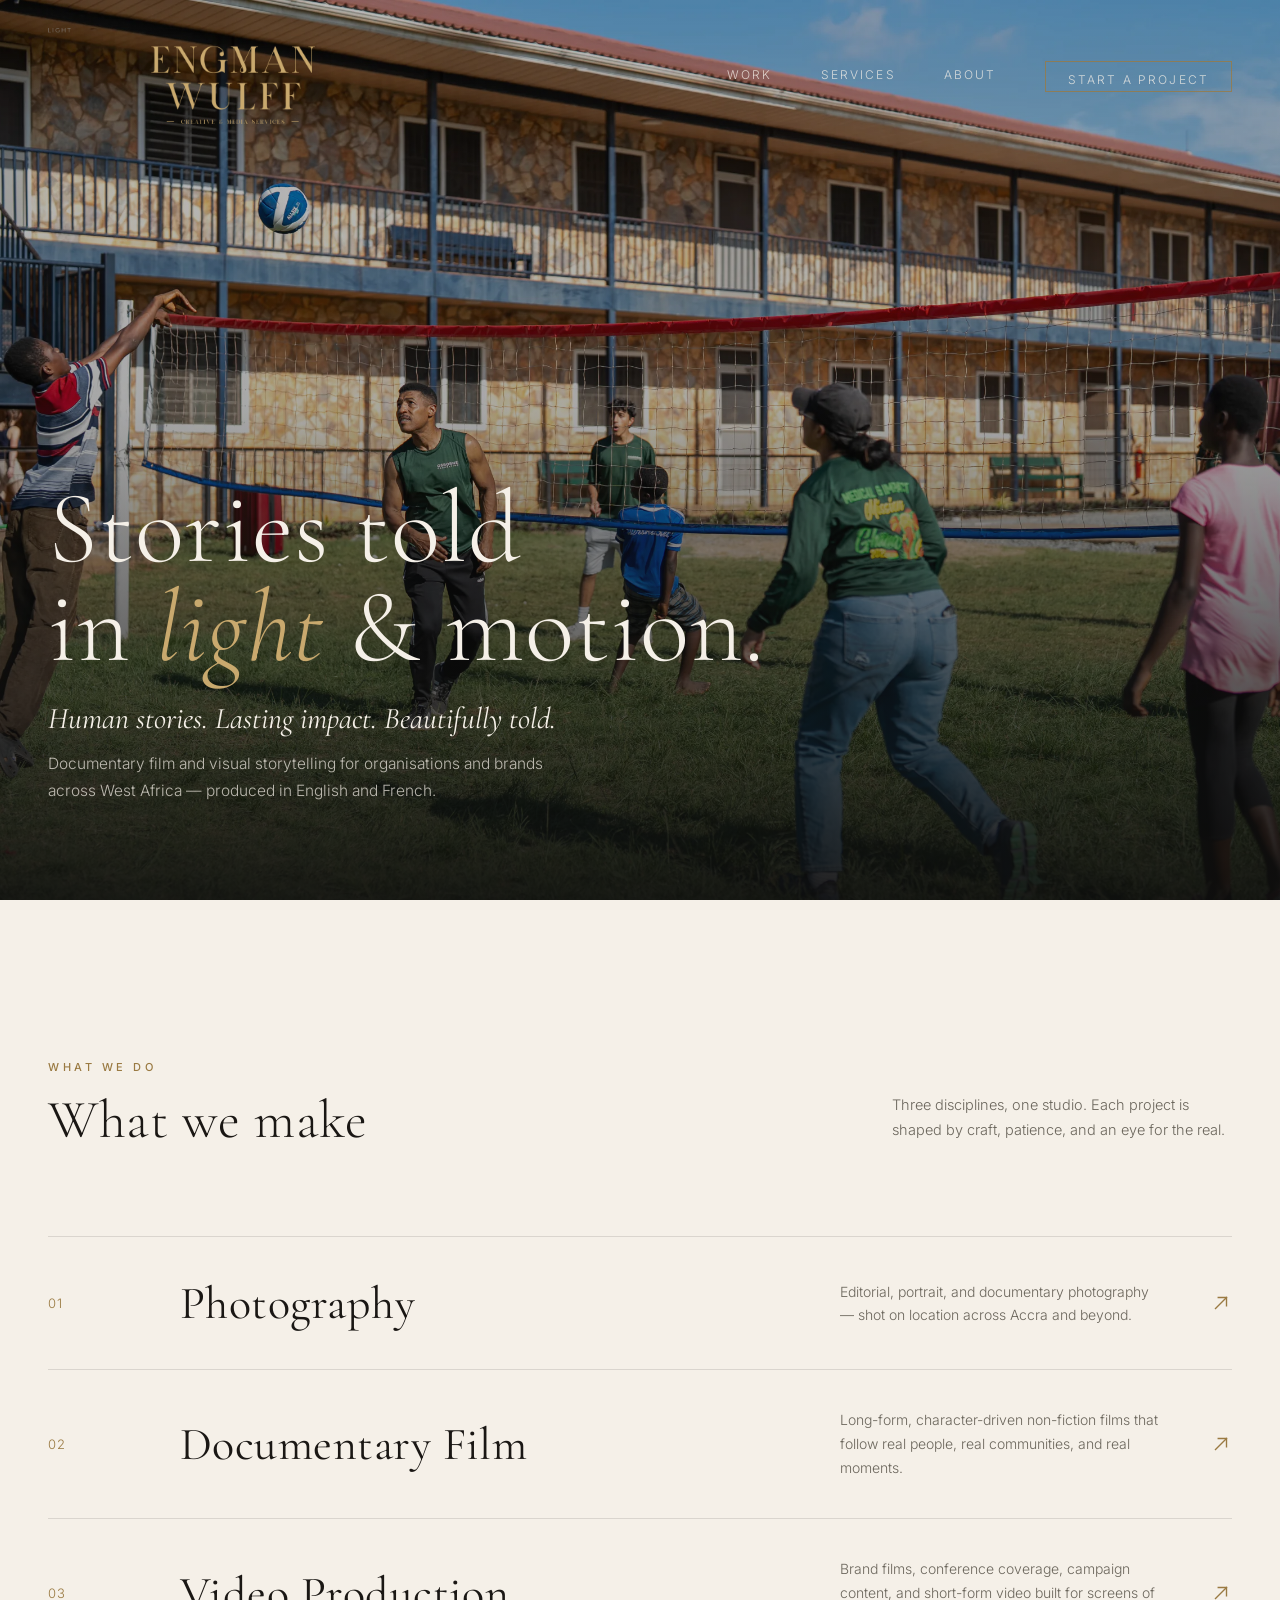
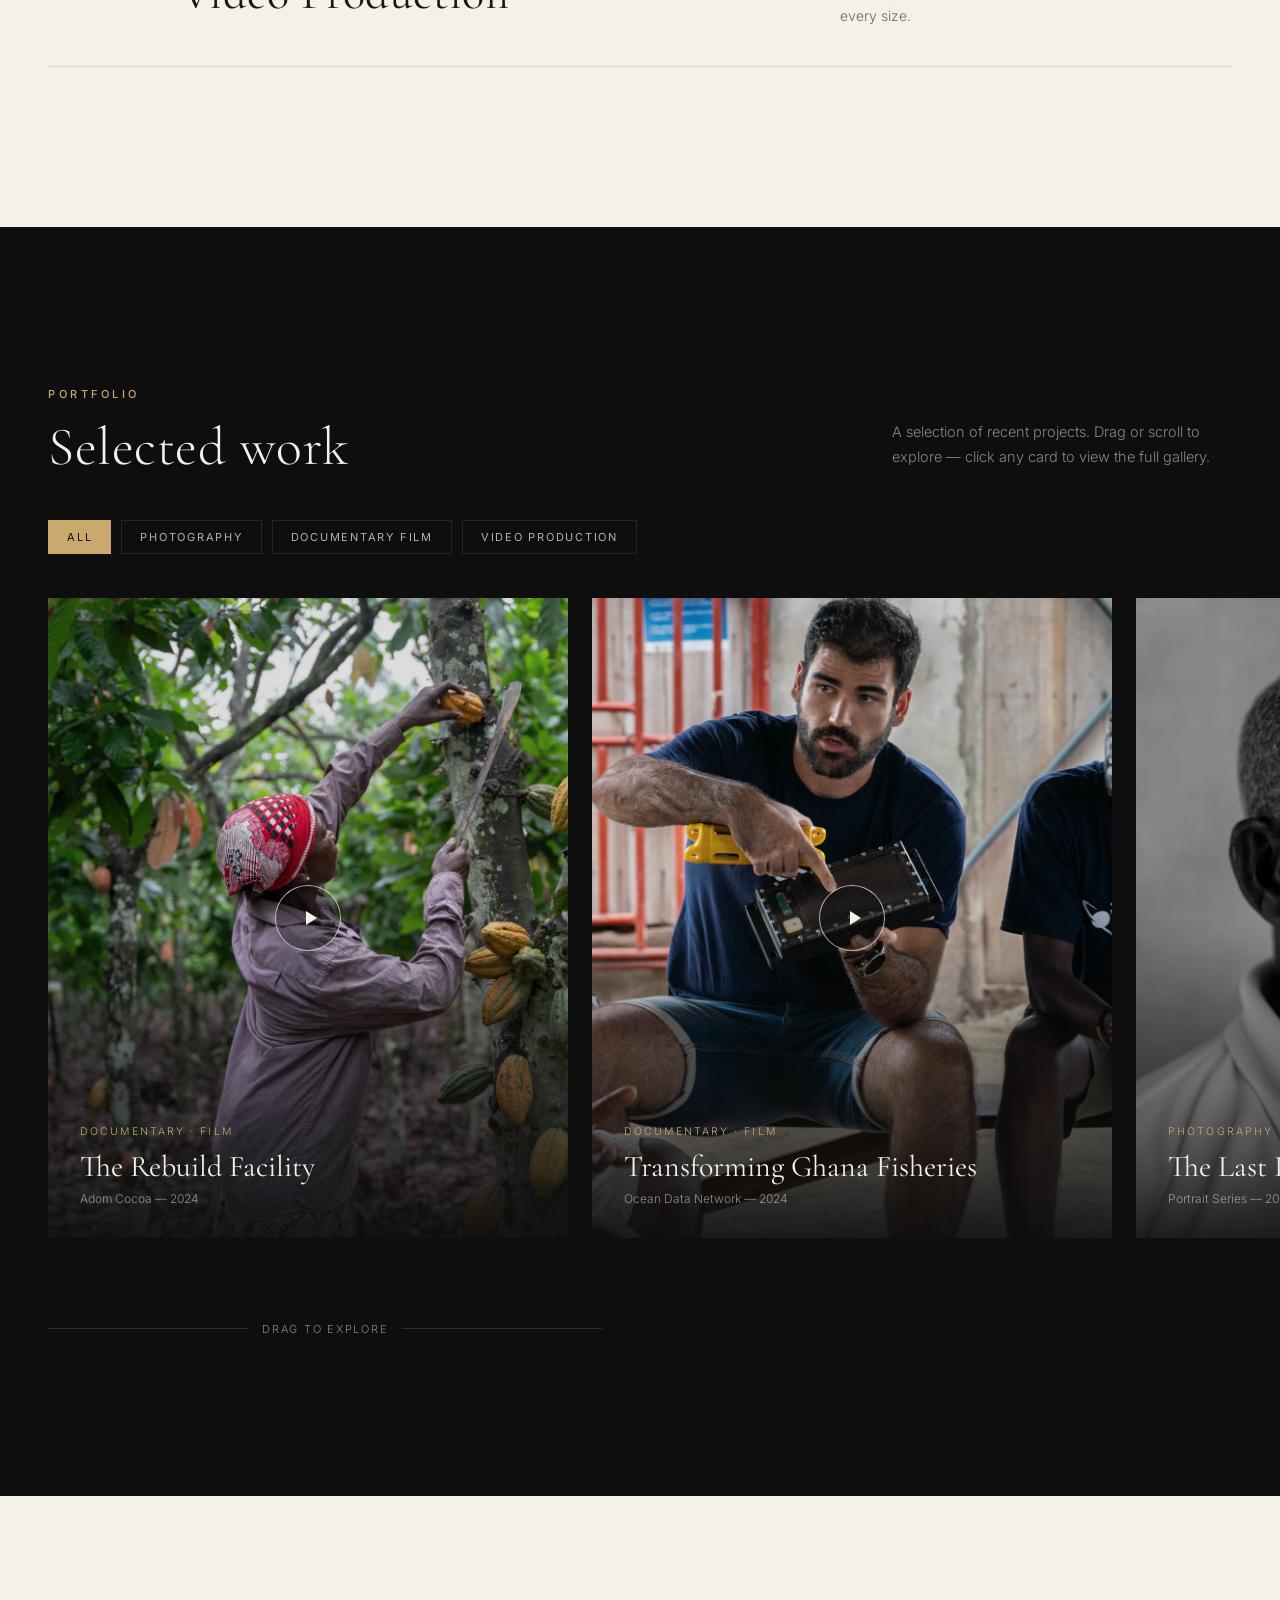
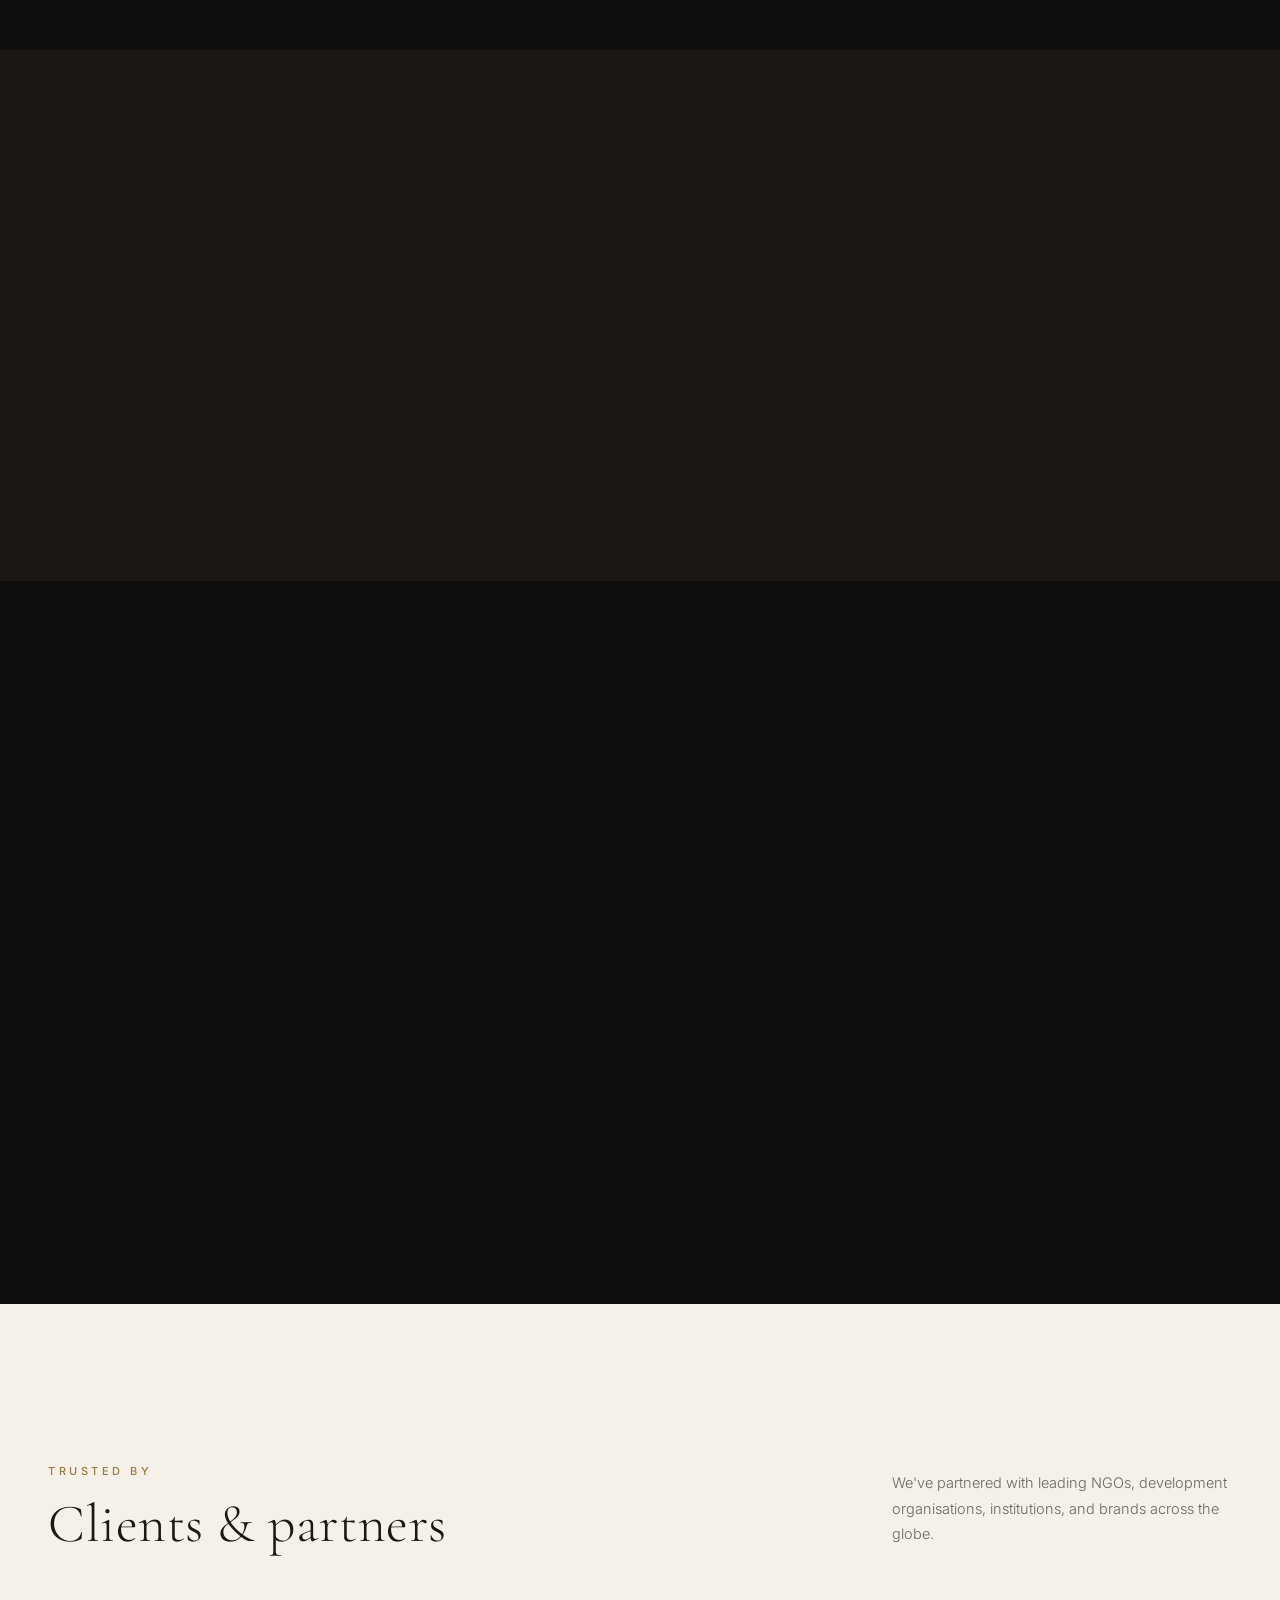
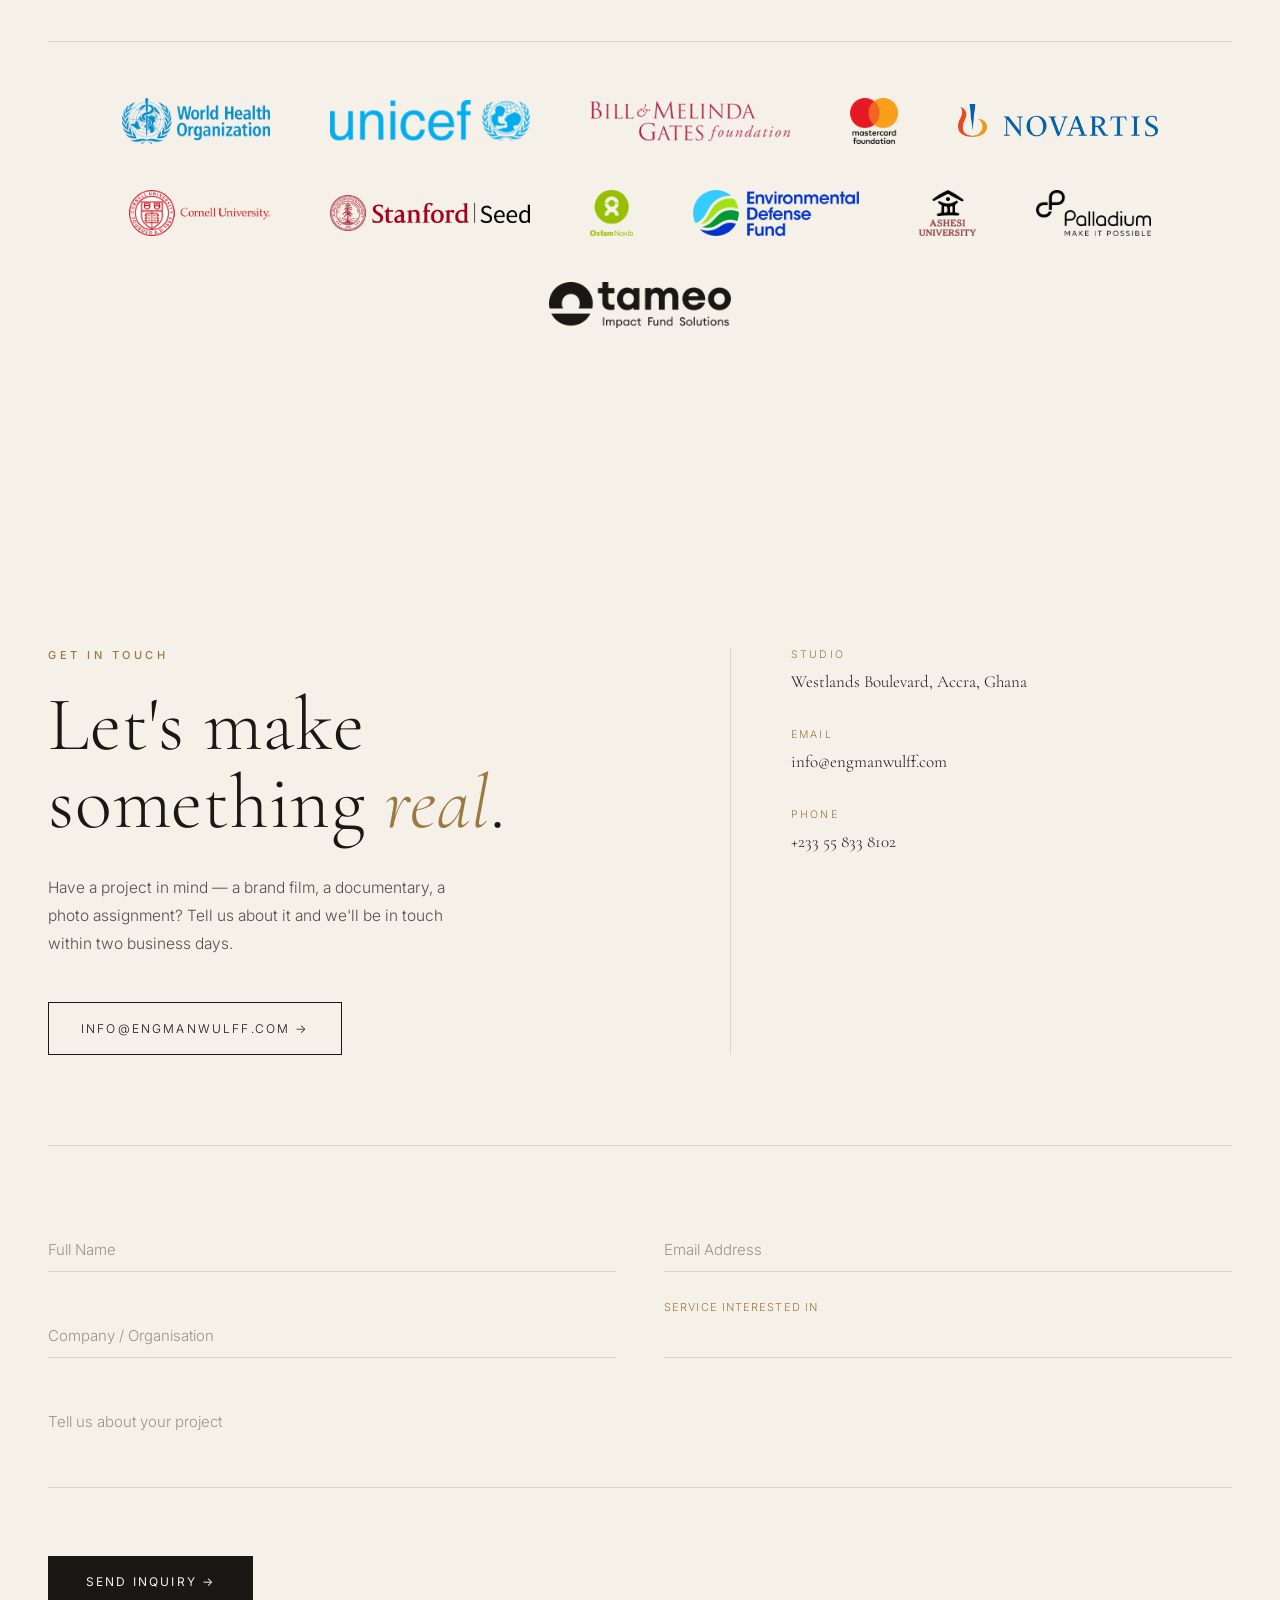
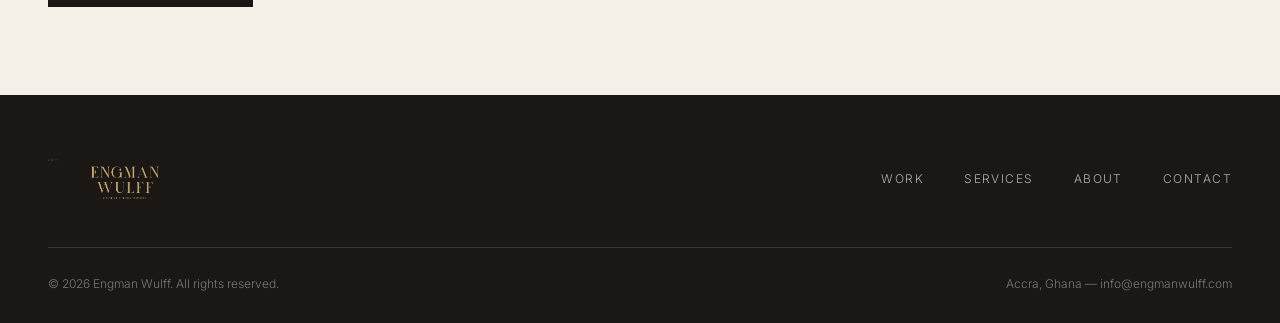
==== commit e6b6a369: "Finalize copy for tab-only video projects - Ashesi MBA — Star Oil (2026): client EV/downstream case " ====
--- a/index.html
+++ b/index.html
@@ -34,7 +34,7 @@
 <link rel="preload" as="image" href="assets/hero.webp">
 
 <!-- Styles -->
-<link rel="stylesheet" href="styles.css?v=28">
+<link rel="stylesheet" href="styles.css?v=30">
 
 <!-- Vercel Web Analytics — privacy-friendly, no cookies.
      Enable it once in your Vercel project: Project → Analytics → Enable.
@@ -312,6 +312,103 @@
           </div>
         </div>
 
+        <!-- ===== Tab-only projects (hidden from the homepage "All" view; shown only under their category tab) ===== -->
+
+        <!-- Ashesi MBA — Star Oil (video, Video Production) -->
+        <div class="frame frame--video" role="listitem"
+          data-home="false"
+          data-title="Ashesi MBA — Star Oil"
+          data-category="Video Production"
+          data-year="2026"
+          data-desc="Ashesi MBA students tackled a live business case with Star Oil, exploring how the rise of electric vehicles (EVs) is transforming the downstream petroleum sector. Through research, fieldwork, and data analytics, they developed evidence-based recommendations for the company's leadership."
+          data-video="ashesi-mba.mp4"
+          data-poster="ashesi-poster.webp"
+          data-gallery='[]'>
+          <img
+            src="assets/ashesi-cover.webp"
+            alt="Ashesi MBA — Star Oil: consulting film by Engman Wulff"
+            width="520" height="640"
+            loading="lazy">
+          <span class="play-badge" aria-hidden="true">
+            <svg viewBox="0 0 24 24" fill="currentColor"><path d="M8 5v14l11-7z"/></svg>
+          </span>
+          <div class="frame-overlay">
+            <div class="frame-tag">Video Production</div>
+            <div class="frame-title">Ashesi MBA — Star Oil</div>
+            <div class="frame-meta">Ashesi University — 2026</div>
+          </div>
+        </div>
+
+        <!-- Fair4All Learnings (video, Video Production) -->
+        <div class="frame frame--video" role="listitem"
+          data-home="false"
+          data-title="Oxfam Novib Fair4All — Learnings"
+          data-category="Video Production"
+          data-year="2024"
+          data-desc="Fair4All is a global 5-year Oxfam initiative focused on transforming commodity value chains to prioritize people and the planet over profit. In Ghana, it successfully ran from 2021 to 2025, specifically empowering women and marginalized communities in the cocoa, gold, and petroleum sectors."
+          data-video="fair4all.mp4"
+          data-poster="fair4all-poster.webp"
+          data-gallery='[]'>
+          <img
+            src="assets/fair4all-cover.webp"
+            alt="Oxfam Novib Fair4All Learnings — development film by Engman Wulff"
+            width="520" height="640"
+            loading="lazy">
+          <span class="play-badge" aria-hidden="true">
+            <svg viewBox="0 0 24 24" fill="currentColor"><path d="M8 5v14l11-7z"/></svg>
+          </span>
+          <div class="frame-overlay">
+            <div class="frame-tag">Video Production</div>
+            <div class="frame-title">Fair4All — Learnings</div>
+            <div class="frame-meta">Oxfam Novib — 2024</div>
+          </div>
+        </div>
+
+        <!-- Goodbye Gold Coast — audiodrama visualizer (video, Video Production) -->
+        <div class="frame frame--video" role="listitem"
+          data-home="false"
+          data-title="Goodbye Gold Coast — Visualizer"
+          data-category="Video Production"
+          data-year="2023"
+          data-desc="A few hours to the emancipation of the Gold Coast, excitement and uncertainty about the future are rife. While some believe in the new Ghana, others hold reservations. Goodbye, Gold Coast is an audiodrama that explores the different emotions of a city at the edge of freedom, depicted through the lives of Rose, a young teacher and her European lover, as they face a decision as important to them as the birth of a new nation."
+          data-video="gg-slideshow.mp4"
+          data-poster="gg-poster.webp"
+          data-gallery='[]'>
+          <img
+            src="assets/gg-cover.webp"
+            alt="Goodbye Gold Coast — audiodrama visualizer by Engman Wulff"
+            width="520" height="640"
+            loading="lazy">
+          <span class="play-badge" aria-hidden="true">
+            <svg viewBox="0 0 24 24" fill="currentColor"><path d="M8 5v14l11-7z"/></svg>
+          </span>
+          <div class="frame-overlay">
+            <div class="frame-tag">Video Production</div>
+            <div class="frame-title">Goodbye Gold Coast</div>
+            <div class="frame-meta">Audiodrama Visualizer — 2023</div>
+          </div>
+        </div>
+
+        <!-- Health Innovation Festival (photography) -->
+        <div class="frame" role="listitem"
+          data-home="false"
+          data-title="Health Innovation Festival"
+          data-category="Photography"
+          data-year="2026"
+          data-desc="Event photography from the 2026 Health Innovation Festival, convened by the Africa Health Collaborative and the Mastercard Foundation to advance innovation across African healthcare."
+          data-gallery='["hifest1.webp","hifest2.webp","hifest3.webp","hifest4.webp","hifest5.webp","hifest6.webp","hifest7.webp","hifest8.webp","hifest9.webp","hifest10.webp","hifest11.webp","hifest12.webp","hifest13.webp","hifest14.webp","hifest15.webp","hifest16.webp"]'>
+          <img
+            src="assets/hifest-cover.webp"
+            alt="Health Innovation Festival 2026 — event photography by Engman Wulff"
+            width="520" height="640"
+            loading="lazy">
+          <div class="frame-overlay">
+            <div class="frame-tag">Photography</div>
+            <div class="frame-title">Health Innovation Festival</div>
+            <div class="frame-meta">Africa Health Collaborative — 2026</div>
+          </div>
+        </div>
+
       </div><!-- /filmstrip -->
       <div class="filmstrip-hint" aria-hidden="true">
         <span class="bar"></span> Drag to explore <span class="bar"></span>
@@ -588,6 +685,6 @@
   <svg viewBox="0 0 24 24" fill="currentColor" aria-hidden="true"><path d="M2 21l21-9L2 3v7l15 2-15 2v7z"/></svg>
 </a>
 
-<script src="main.js?v=28"></script>
+<script src="main.js?v=30"></script>
 </body>
 </html>
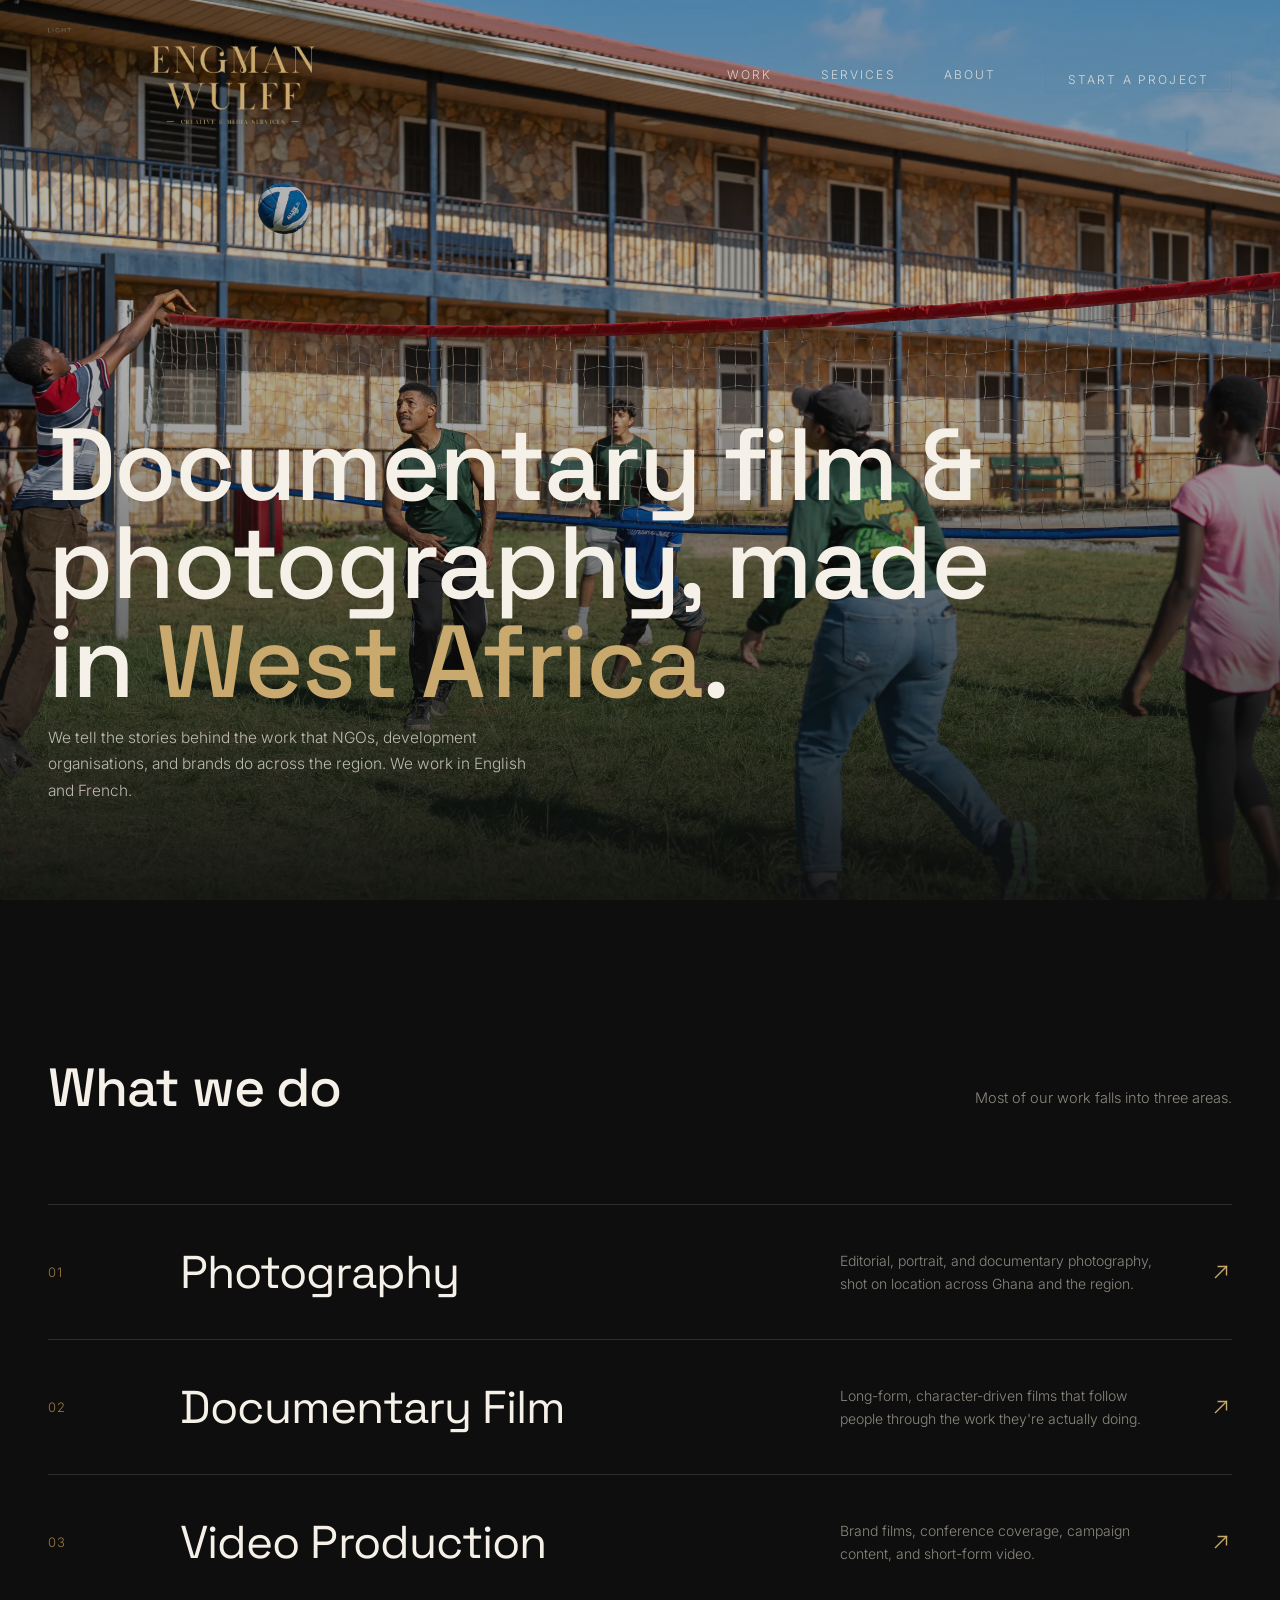
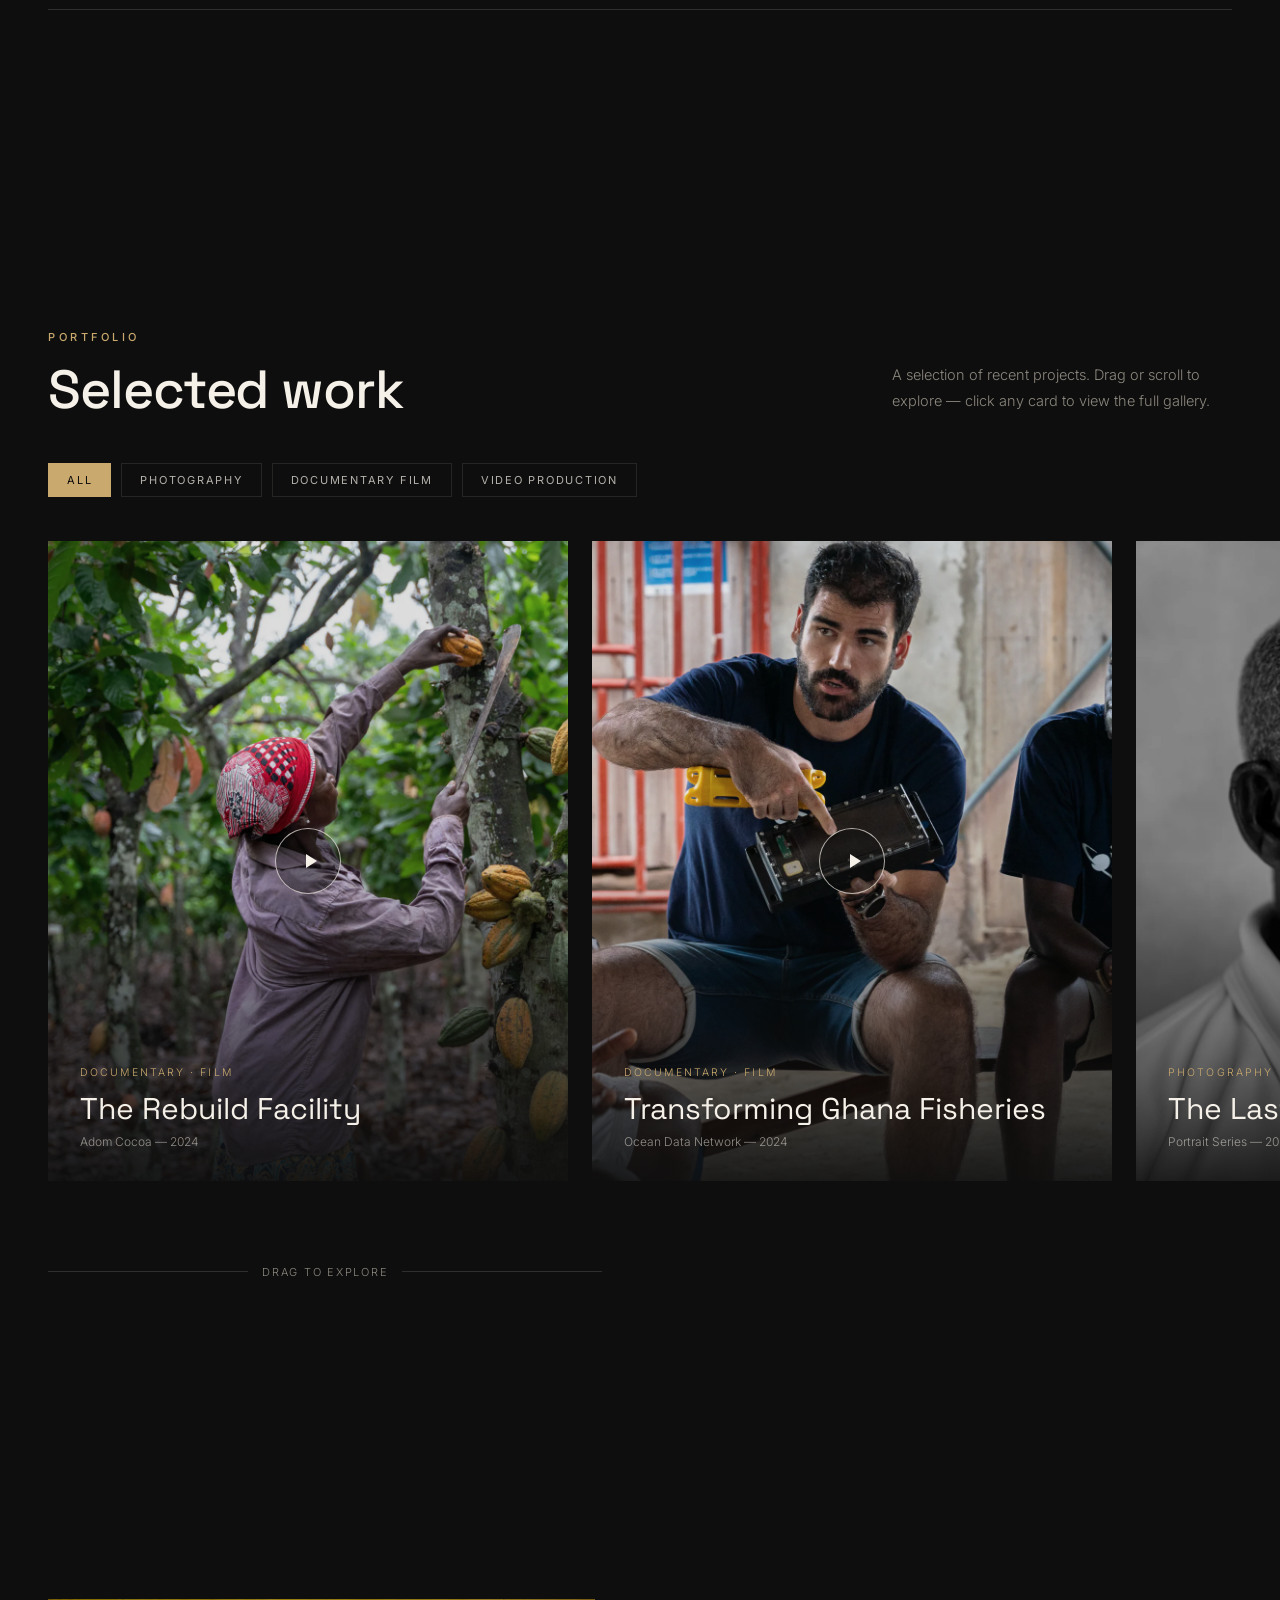
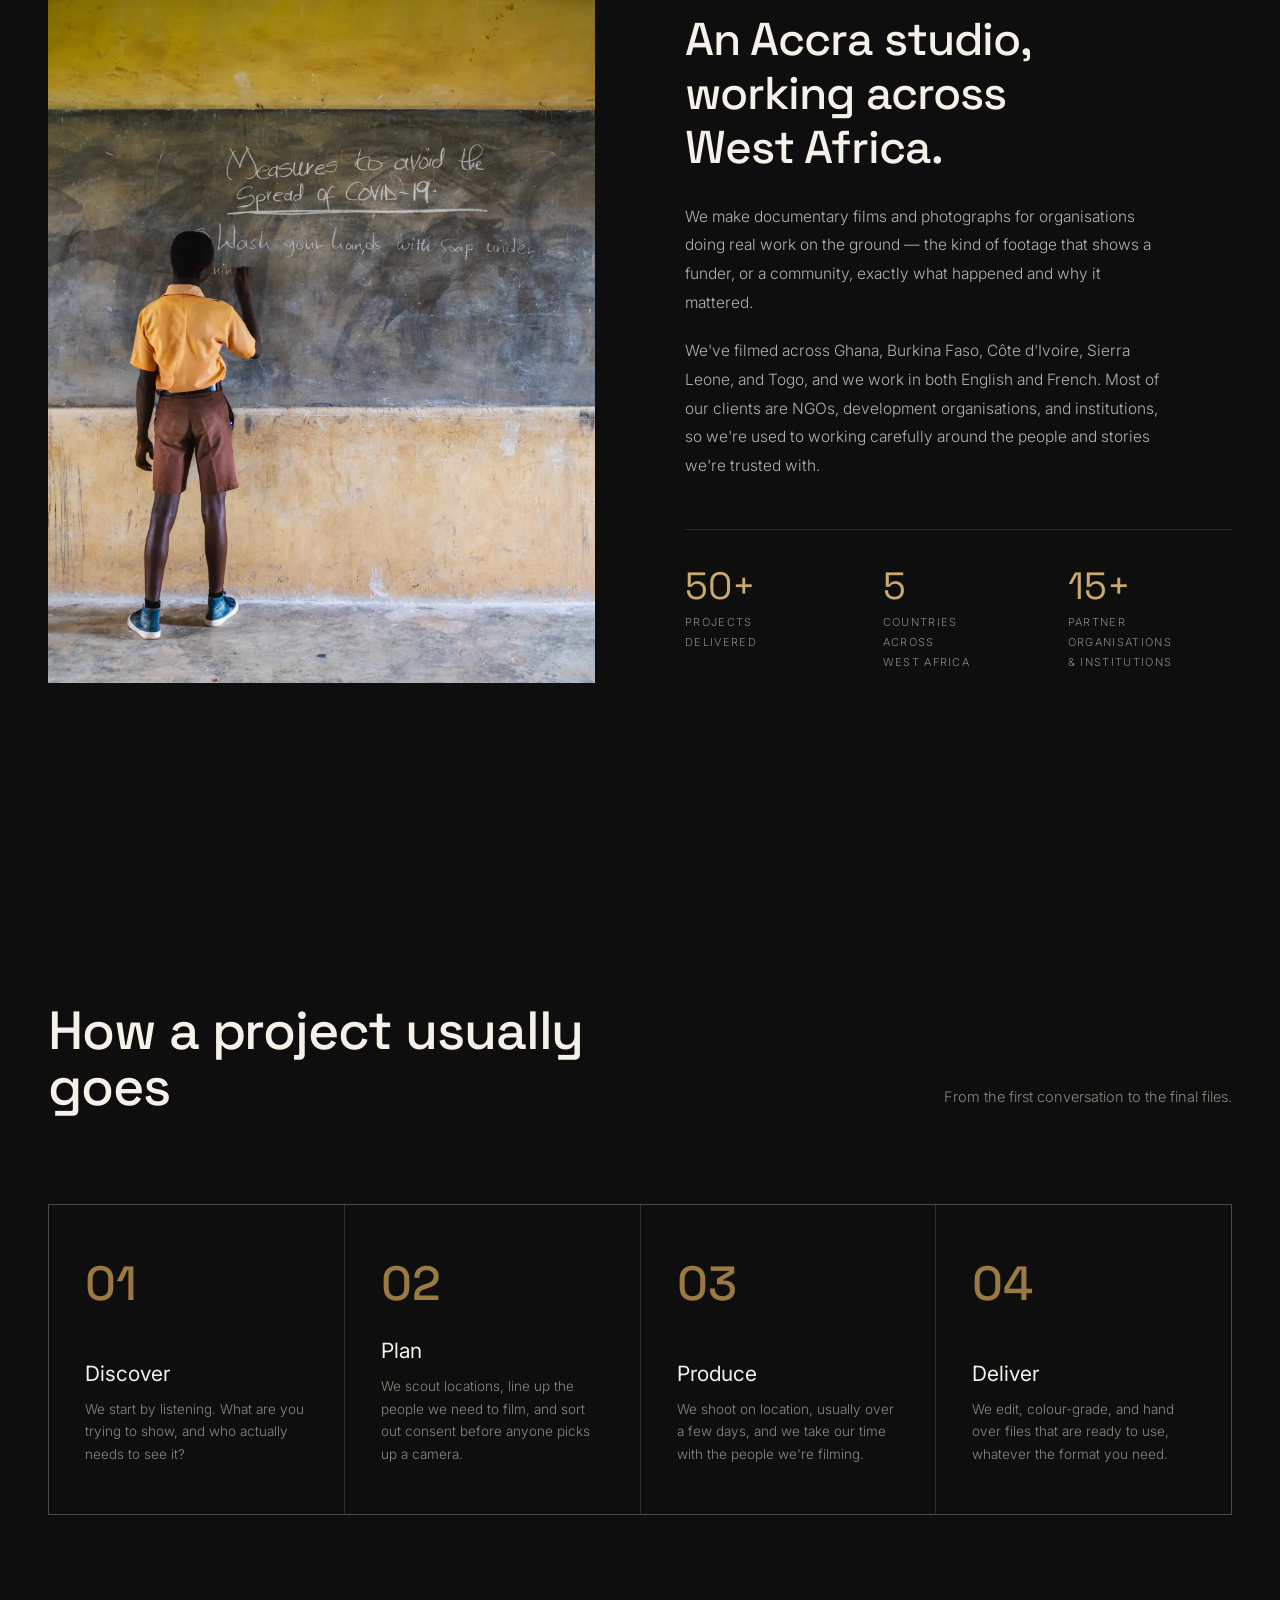
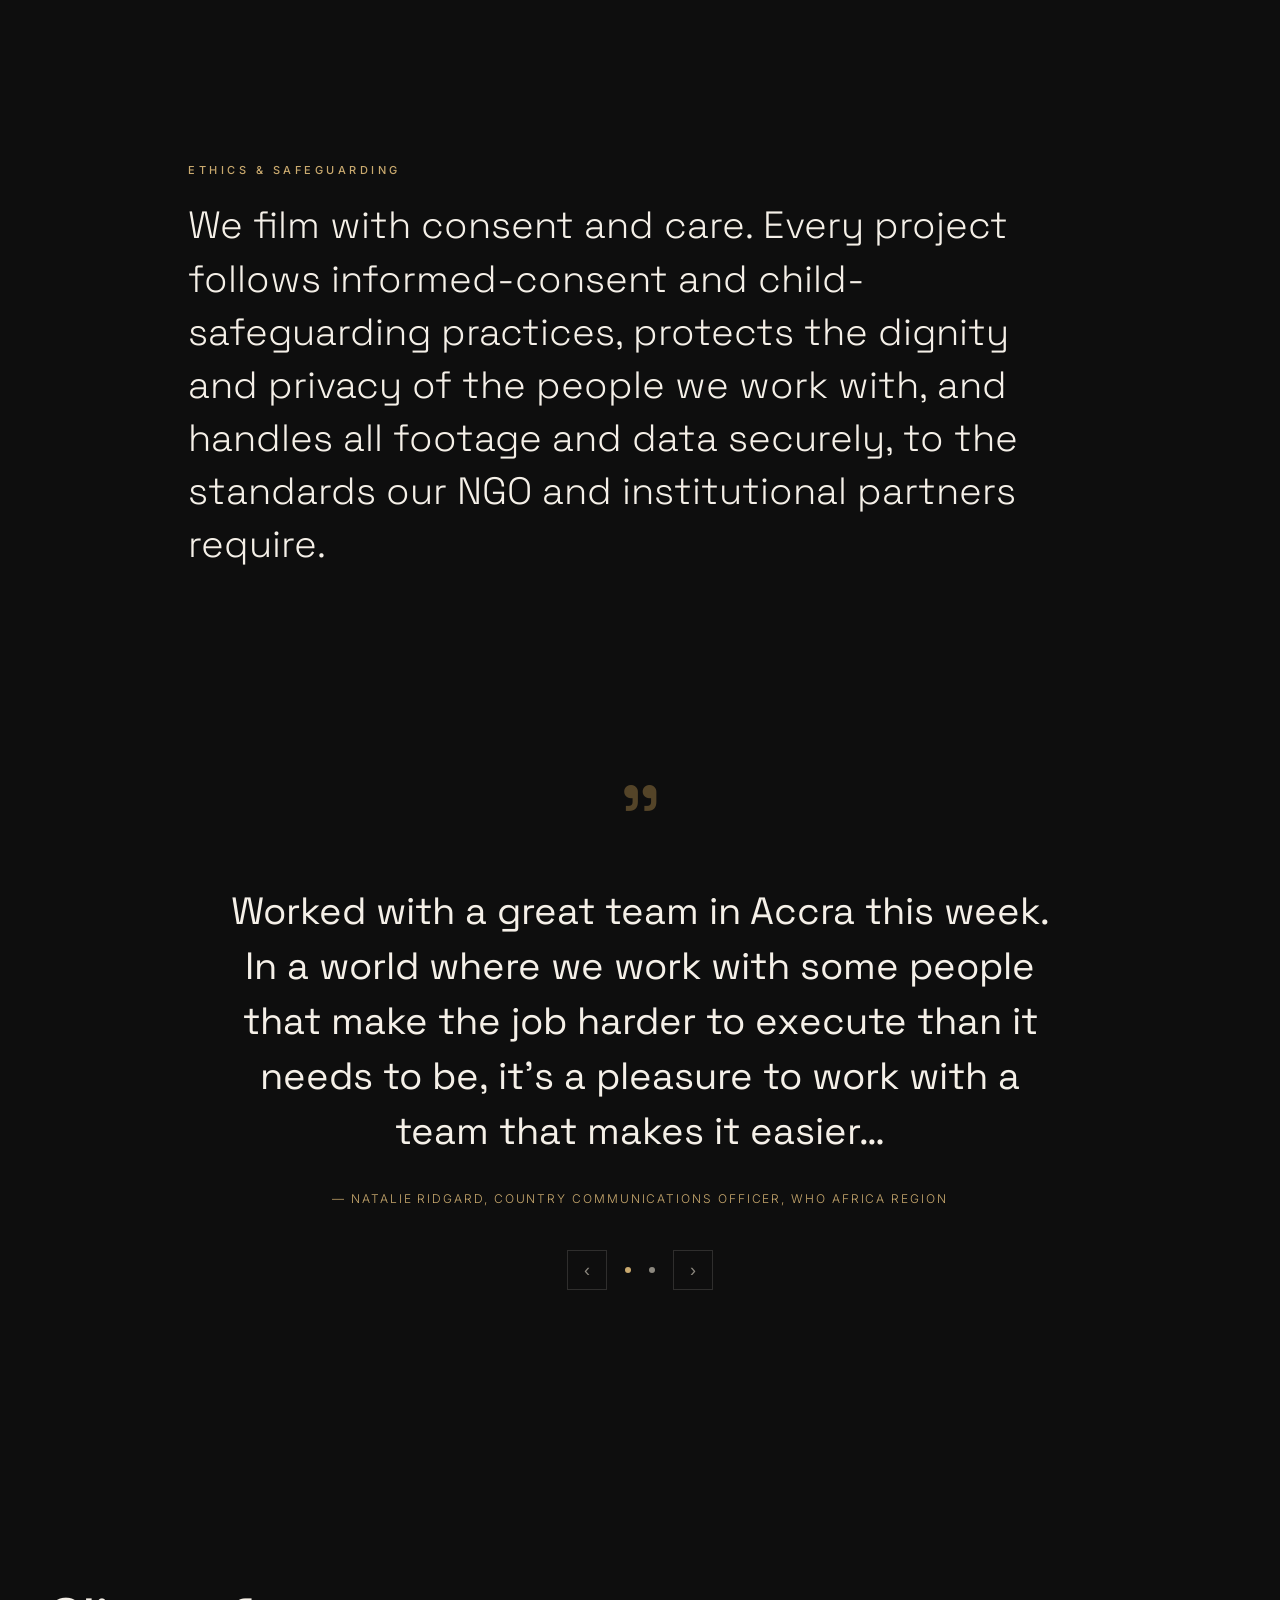
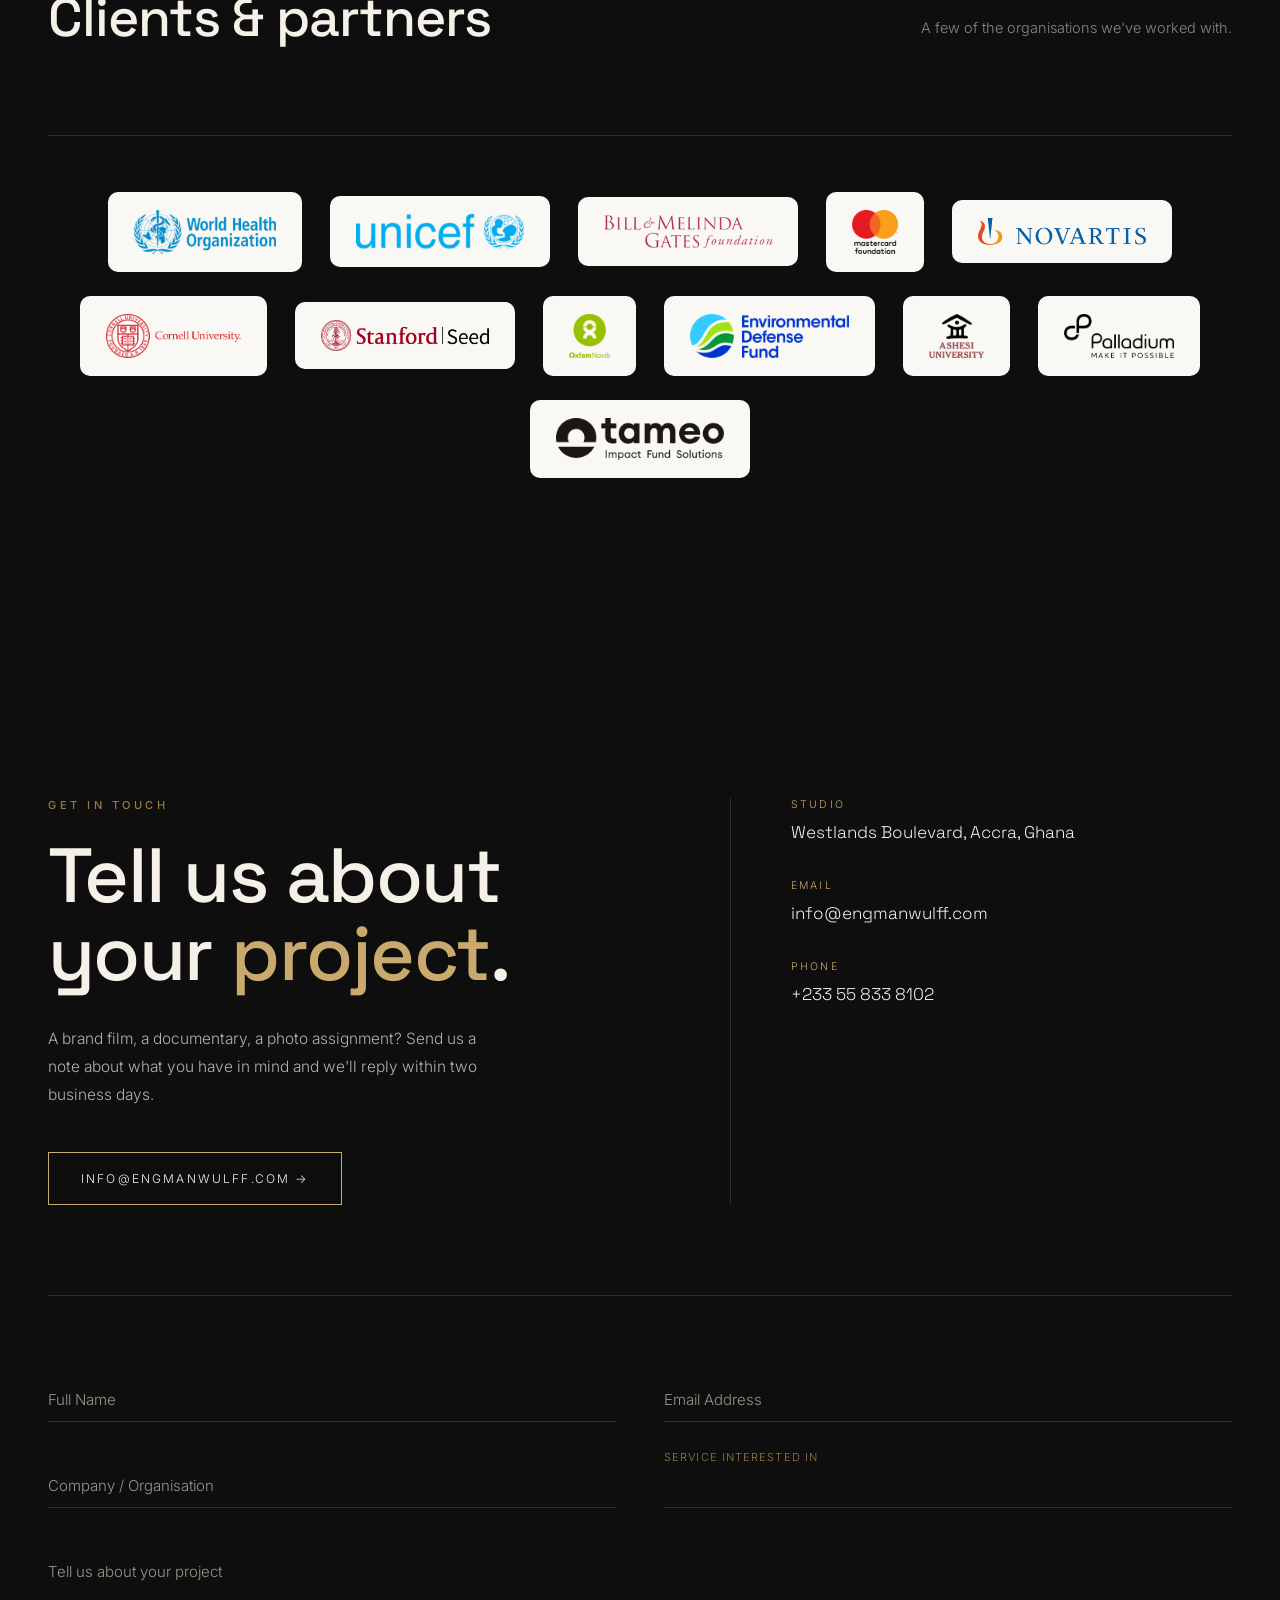
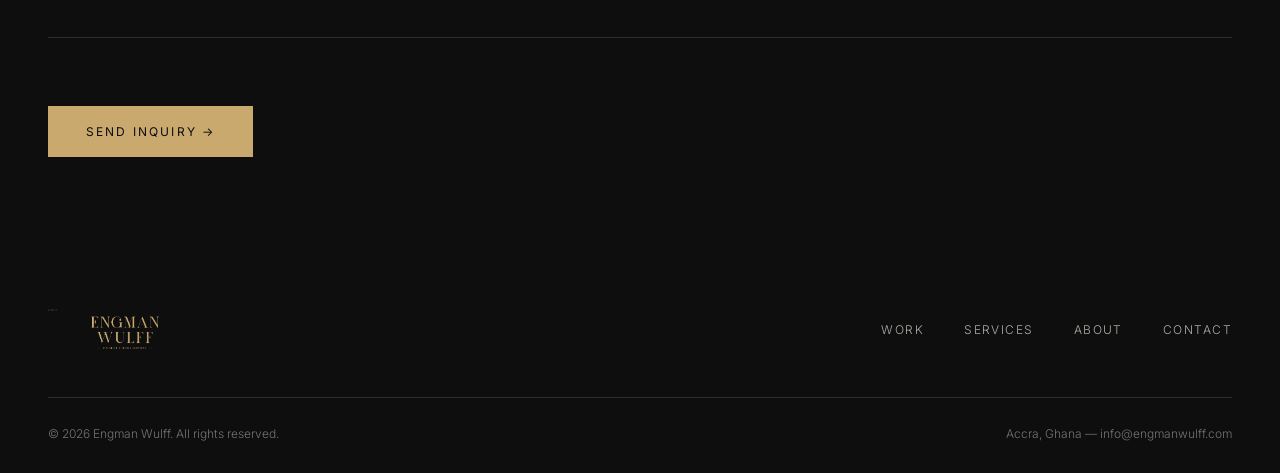
==== commit 4ed2022e: "Redesign: all-black canvas, de-AI copy pass, Space Grotesk type - De-AI copy: removed triadic taglin" ====
--- a/index.html
+++ b/index.html
@@ -28,13 +28,13 @@
 <!-- Fonts -->
 <link rel="preconnect" href="https://fonts.googleapis.com">
 <link rel="preconnect" href="https://fonts.gstatic.com" crossorigin>
-<link href="https://fonts.googleapis.com/css2?family=Cormorant+Garamond:ital,wght@0,300;0,400;0,500;1,400&family=Inter:wght@300;400;500;600&display=swap" rel="stylesheet">
+<link href="https://fonts.googleapis.com/css2?family=Inter:wght@300;400;500;600&family=Space+Grotesk:wght@300;400;500;600;700&display=swap" rel="stylesheet">
 
 <!-- Preload the hero image (LCP) -->
 <link rel="preload" as="image" href="assets/hero.webp">
 
 <!-- Styles -->
-<link rel="stylesheet" href="styles.css?v=30">
+<link rel="stylesheet" href="styles.css?v=33">
 
 <!-- Vercel Web Analytics — privacy-friendly, no cookies.
      Enable it once in your Vercel project: Project → Analytics → Enable.
@@ -107,9 +107,8 @@
     <div class="hero-scrim"></div>
   </div>
   <div class="hero-content">
-    <h1 class="hero-title">Stories told<br>in <em>light</em> &amp; motion.</h1>
-    <p class="hero-tagline">Human stories. Lasting impact. Beautifully told.</p>
-    <p class="hero-sub">Documentary film and visual storytelling for organisations and brands across West Africa — produced in English and French.</p>
+    <h1 class="hero-title">Documentary film &amp;<br>photography, made<br>in <em>West Africa</em>.</h1>
+    <p class="hero-sub">We tell the stories behind the work that NGOs, development organisations, and brands do across the region. We work in English and French.</p>
   </div>
 </section>
 
@@ -118,29 +117,28 @@
   <div class="wrap section-pad">
     <div class="section-head reveal">
       <div>
-        <div class="eyebrow" style="margin-bottom:18px;">What we do</div>
-        <h2 class="section-title">What we make</h2>
-      </div>
-      <p class="section-desc">Three disciplines, one studio. Each project is shaped by craft, patience, and an eye for the real.</p>
+        <h2 class="section-title">What we do</h2>
+      </div>
+      <p class="section-desc">Most of our work falls into three areas.</p>
     </div>
 
     <div class="service-list reveal">
       <div class="service-row" data-filter="Photography">
         <span class="num">01</span>
         <h3>Photography</h3>
-        <p>Editorial, portrait, and documentary photography — shot on location across Accra and beyond.</p>
+        <p>Editorial, portrait, and documentary photography, shot on location across Ghana and the region.</p>
         <span class="arrow" aria-hidden="true"><svg width="20" height="20" viewBox="0 0 24 24" fill="none" stroke="currentColor" stroke-width="1.5" stroke-linecap="square"><line x1="6" y1="18" x2="18" y2="6"/><polyline points="9 6 18 6 18 15"/></svg></span>
       </div>
       <div class="service-row" data-filter="Documentary">
         <span class="num">02</span>
         <h3>Documentary Film</h3>
-        <p>Long-form, character-driven non-fiction films that follow real people, real communities, and real moments.</p>
+        <p>Long-form, character-driven films that follow people through the work they're actually doing.</p>
         <span class="arrow" aria-hidden="true"><svg width="20" height="20" viewBox="0 0 24 24" fill="none" stroke="currentColor" stroke-width="1.5" stroke-linecap="square"><line x1="6" y1="18" x2="18" y2="6"/><polyline points="9 6 18 6 18 15"/></svg></span>
       </div>
       <div class="service-row" data-filter="Video Production">
         <span class="num">03</span>
         <h3>Video Production</h3>
-        <p>Brand films, conference coverage, campaign content, and short-form video built for screens of every size.</p>
+        <p>Brand films, conference coverage, campaign content, and short-form video.</p>
         <span class="arrow" aria-hidden="true"><svg width="20" height="20" viewBox="0 0 24 24" fill="none" stroke="currentColor" stroke-width="1.5" stroke-linecap="square"><line x1="6" y1="18" x2="18" y2="6"/><polyline points="9 6 18 6 18 15"/></svg></span>
       </div>
     </div>
@@ -447,10 +445,9 @@
           loading="lazy">
       </div>
       <div class="about-copy reveal">
-        <div class="eyebrow">Our Studio</div>
-        <h2>Built on craft,<br>rooted in Africa.</h2>
-        <p>Stories shape how people remember your work. We partner with organisations and brands to craft documentary films and visual narratives that build trust, move audiences, and give lasting meaning to the impact you're creating.</p>
-        <p>From documentary films to commercial and conference coverage, we produce cinematic content across Ghana, Burkina Faso, Ivory Coast, Sierra Leone, and Togo — working in both English and French, to the standards our NGO and institutional partners expect.</p>
+        <h2>An Accra studio,<br>working across<br>West Africa.</h2>
+        <p>We make documentary films and photographs for organisations doing real work on the ground — the kind of footage that shows a funder, or a community, exactly what happened and why it mattered.</p>
+        <p>We've filmed across Ghana, Burkina Faso, Côte d'Ivoire, Sierra Leone, and Togo, and we work in both English and French. Most of our clients are NGOs, development organisations, and institutions, so we're used to working carefully around the people and stories we're trusted with.</p>
         <div class="about-stats">
           <div>
             <strong>50+</strong>
@@ -474,36 +471,36 @@
 <section class="process">
   <div class="wrap section-pad">
     <div class="section-head reveal">
-      <h2 class="section-title">How we work</h2>
-      <p class="section-desc" style="color:var(--gray);">A simple, deliberate process from first conversation to final cut.</p>
+      <h2 class="section-title">How a project usually goes</h2>
+      <p class="section-desc" style="color:var(--gray);">From the first conversation to the final files.</p>
     </div>
     <div class="process-grid reveal">
       <div class="process-card">
         <span class="pnum">01</span>
         <div>
           <h4>Discover</h4>
-          <p>We start by listening — to your organisation, your story, and what you need the world to understand.</p>
+          <p>We start by listening. What are you trying to show, and who actually needs to see it?</p>
         </div>
       </div>
       <div class="process-card">
         <span class="pnum">02</span>
         <div>
           <h4>Plan</h4>
-          <p>Concept, location, and shot list — every detail mapped before a single frame is captured.</p>
+          <p>We scout locations, line up the people we need to film, and sort out consent before anyone picks up a camera.</p>
         </div>
       </div>
       <div class="process-card">
         <span class="pnum">03</span>
         <div>
           <h4>Produce</h4>
-          <p>On location or in studio, we shoot with patience, precision, and a documentary eye.</p>
+          <p>We shoot on location, usually over a few days, and we take our time with the people we're filming.</p>
         </div>
       </div>
       <div class="process-card">
         <span class="pnum">04</span>
         <div>
           <h4>Deliver</h4>
-          <p>Edited, colour-graded, and delivered — ready for the screen, the campaign, or the archive.</p>
+          <p>We edit, colour-grade, and hand over files that are ready to use, whatever the format you need.</p>
         </div>
       </div>
     </div>
@@ -514,7 +511,7 @@
 <section class="ethics" aria-label="Ethics and safeguarding">
   <div class="wrap">
     <div class="eyebrow reveal" style="margin-bottom:22px;">Ethics &amp; safeguarding</div>
-    <p class="ethics-text reveal">We film with consent and care. Every project follows informed-consent and child-safeguarding practices, protects the dignity and privacy of the people and communities we work with, and handles all footage and data securely — meeting the standards our NGO and institutional partners require.</p>
+    <p class="ethics-text reveal">We film with consent and care. Every project follows informed-consent and child-safeguarding practices, protects the dignity and privacy of the people we work with, and handles all footage and data securely, to the standards our NGO and institutional partners require.</p>
   </div>
 </section>
 
@@ -551,10 +548,9 @@
   <div class="wrap section-pad">
     <div class="section-head reveal">
       <div>
-        <div class="eyebrow" style="margin-bottom:18px;">Trusted by</div>
         <h2 class="section-title">Clients &amp; partners</h2>
       </div>
-      <p class="section-desc">We've partnered with leading NGOs, development organisations, institutions, and brands across the globe.</p>
+      <p class="section-desc">A few of the organisations we've worked with.</p>
     </div>
     <div class="client-grid reveal">
       <img src="assets/logos/who.webp"             alt="World Health Organization" loading="lazy">
@@ -579,8 +575,8 @@
     <div class="contact-grid">
       <div class="reveal">
         <div class="eyebrow" style="color:var(--gold-dim);margin-bottom:24px;">Get in Touch</div>
-        <h2 class="contact-title">Let's make<br>something <em>real</em>.</h2>
-        <p class="contact-copy">Have a project in mind — a brand film, a documentary, a photo assignment? Tell us about it and we'll be in touch within two business days.</p>
+        <h2 class="contact-title">Tell us about<br>your <em>project</em>.</h2>
+        <p class="contact-copy">A brand film, a documentary, a photo assignment? Send us a note about what you have in mind and we'll reply within two business days.</p>
         <a href="mailto:info@engmanwulff.com" class="contact-btn">info@engmanwulff.com &#8594;</a>
       </div>
 
@@ -685,6 +681,6 @@
   <svg viewBox="0 0 24 24" fill="currentColor" aria-hidden="true"><path d="M2 21l21-9L2 3v7l15 2-15 2v7z"/></svg>
 </a>
 
-<script src="main.js?v=30"></script>
+<script src="main.js?v=33"></script>
 </body>
 </html>
--- a/styles.css
+++ b/styles.css
@@ -27,9 +27,9 @@
 ::selection { background: var(--gold); color: var(--ink); }
 
 h1, h2, h3, .serif {
-  font-family: 'Cormorant Garamond', Georgia, serif;
-  font-weight: 300;
-  letter-spacing: 0.01em;
+  font-family: 'Space Grotesk', sans-serif;
+  font-weight: 500;
+  letter-spacing: -0.02em;
 }
 
 .eyebrow {
@@ -140,10 +140,10 @@
   max-width: 1100px;
   opacity: 0; animation: fadeUp 1.1s ease forwards .8s;
 }
-.hero-title em { font-style: italic; color: var(--gold); }
+.hero-title em { font-style: normal; color: var(--gold); }
 .hero-tagline {
   margin-top: 24px;
-  font-family: 'Cormorant Garamond', Georgia, serif;
+  font-family: 'Space Grotesk', sans-serif;
   font-size: clamp(21px, 2.4vw, 30px); font-weight: 400; font-style: italic;
   line-height: 1.25; color: var(--paper); max-width: 640px;
   opacity: 0; animation: fadeUp 1.1s ease forwards 1s;
@@ -178,12 +178,12 @@
 .section-desc { max-width: 340px; font-size: 14.5px; line-height: 1.75; color: var(--gray); padding-bottom: 6px; }
 
 /* ---------- Services ---------- */
-.services { background: var(--paper); color: var(--ink-soft); }
-.services .eyebrow { color: var(--gold-dim); }
-.services .section-desc { color: #6b665c; }
-.service-list { border-top: 1px solid var(--line-dark); }
+.services { background: var(--ink); color: var(--paper); }
+.services .eyebrow { color: var(--gold); }
+.services .section-desc { color: var(--gray); }
+.service-list { border-top: 1px solid var(--line); }
 .service-row {
-  border-bottom: 1px solid var(--line-dark);
+  border-bottom: 1px solid var(--line);
   display: grid; grid-template-columns: 100px 1fr 320px 40px;
   align-items: center; gap: 32px;
   padding: 38px 0;
@@ -192,11 +192,11 @@
 }
 .service-row .num { font-size: 13px; color: var(--gold-dim); letter-spacing: 0.08em; }
 .service-row h3 { font-size: clamp(28px, 3.6vw, 46px); font-weight: 400; transition: color .35s ease, transform .35s ease; }
-.service-row p { font-size: 14px; line-height: 1.7; color: #6b665c; max-width: 320px; }
-.service-row .arrow { color: var(--gold-dim); transition: transform .4s cubic-bezier(.16,.84,.44,1); justify-self: end; display: inline-flex; align-items: center; }
+.service-row p { font-size: 14px; line-height: 1.7; color: var(--gray); max-width: 320px; }
+.service-row .arrow { color: var(--gold); transition: transform .4s cubic-bezier(.16,.84,.44,1); justify-self: end; display: inline-flex; align-items: center; }
 .service-row .arrow svg { display: block; width: 22px; height: 22px; }
 .service-row:hover { padding: 50px 0; }
-.service-row:hover h3 { color: var(--gold-dim); transform: translateX(8px); }
+.service-row:hover h3 { color: var(--gold); transform: translateX(8px); }
 .service-row:hover .arrow { transform: translateX(6px) rotate(45deg); }
 
 /* ---------- Work / filmstrip ---------- */
@@ -252,7 +252,7 @@
   pointer-events: none;
 }
 .frame-tag { font-size: 10.5px; letter-spacing: 0.2em; text-transform: uppercase; color: var(--gold); margin-bottom: 10px; }
-.frame-title { font-family: 'Cormorant Garamond', serif; font-size: 30px; color: var(--paper); font-weight: 400; }
+.frame-title { font-family: 'Space Grotesk', sans-serif; font-size: 30px; color: var(--paper); font-weight: 400; }
 .frame-meta { font-size: 12px; color: rgba(245,240,232,0.55); margin-top: 6px; }
 .frame.tall { height: 720px; margin-top: -40px; }
 
@@ -333,36 +333,36 @@
   display: flex; align-items: baseline; gap: 20px; flex-wrap: wrap;
 }
 .lb-tag { font-size: 10px; letter-spacing: 0.24em; text-transform: uppercase; color: var(--gold); flex-shrink: 0; }
-.lb-title { font-family: 'Cormorant Garamond', serif; font-size: 20px; color: var(--paper); }
+.lb-title { font-family: 'Space Grotesk', sans-serif; font-size: 20px; color: var(--paper); }
 .lb-desc { font-size: 12.5px; color: var(--gray); max-width: 460px; line-height: 1.5; }
 .lb-counter { margin-left: auto; font-size: 11px; letter-spacing: 0.14em; color: var(--gray); flex-shrink: 0; }
 
 /* ---------- About ---------- */
-.about { background: var(--paper); color: var(--ink-soft); }
+.about { background: var(--ink); color: var(--paper); }
 .about-grid { display: grid; grid-template-columns: 1fr 1fr; gap: 90px; align-items: center; }
 .about-media { position: relative; aspect-ratio: 4/5; overflow: hidden; }
 .about-media img { width: 100%; height: 100%; object-fit: cover; }
-.about-copy .eyebrow { color: var(--gold-dim); margin-bottom: 24px; }
+.about-copy .eyebrow { color: var(--gold); margin-bottom: 24px; }
 .about-copy h2 { font-size: clamp(30px, 3.6vw, 46px); line-height: 1.18; margin-bottom: 28px; }
-.about-copy p { font-size: 15.5px; line-height: 1.85; color: #54504a; margin-bottom: 20px; max-width: 480px; }
-.about-stats { display: flex; gap: 56px; margin-top: 48px; border-top: 1px solid var(--line-dark); padding-top: 32px; }
-.about-stats div strong { display: block; font-family: 'Cormorant Garamond', serif; font-size: 38px; font-weight: 400; color: var(--gold-dim); }
+.about-copy p { font-size: 15.5px; line-height: 1.85; color: rgba(245,240,232,0.72); margin-bottom: 20px; max-width: 480px; }
+.about-stats { display: flex; gap: 56px; margin-top: 48px; border-top: 1px solid var(--line); padding-top: 32px; }
+.about-stats div strong { display: block; font-family: 'Space Grotesk', sans-serif; font-size: 38px; font-weight: 400; color: var(--gold); }
 .about-stats div span { font-size: 11px; letter-spacing: 0.12em; text-transform: uppercase; color: #8c887f; }
 
 /* ---------- Process ---------- */
 .process { background: var(--ink); }
 .process-grid { display: grid; grid-template-columns: repeat(4, 1fr); gap: 1px; background: var(--line); border: 1px solid var(--line); }
 .process-card { background: var(--ink); padding: 48px 36px; min-height: 280px; display: flex; flex-direction: column; justify-content: space-between; }
-.process-card .pnum { font-family: 'Cormorant Garamond', serif; font-size: 48px; color: var(--gold-dim); font-style: italic; }
+.process-card .pnum { font-family: 'Space Grotesk', sans-serif; font-size: 48px; color: var(--gold-dim); font-weight: 500; }
 .process-card h4 { font-size: 21px; font-weight: 400; margin: 24px 0 12px; }
 .process-card p { font-size: 13.5px; line-height: 1.7; color: var(--gray); }
 
 /* ---------- Ethics & safeguarding ---------- */
-.ethics { background: var(--ink-soft); }
+.ethics { background: var(--ink); }
 .ethics .wrap { padding-top: 88px; padding-bottom: 88px; max-width: 1000px; }
 .ethics .eyebrow { color: var(--gold); }
 .ethics-text {
-  font-family: 'Cormorant Garamond', Georgia, serif;
+  font-family: 'Space Grotesk', sans-serif;
   font-size: clamp(24px, 3vw, 38px); font-weight: 300; line-height: 1.4;
   color: var(--paper); max-width: 900px;
 }
@@ -375,11 +375,11 @@
 .quote-carousel { position: relative; }
 .quote-slide { display: none; }
 .quote-slide.active { display: block; }
-.quote-mark { font-family: 'Cormorant Garamond', serif; font-size: 120px; color: var(--gold-dim); opacity: 0.5; line-height: 0.5; }
+.quote-mark { font-family: 'Space Grotesk', sans-serif; font-size: 120px; color: var(--gold-dim); opacity: 0.5; line-height: 0.5; }
 .quote-text {
-  font-family: 'Cormorant Garamond', serif;
+  font-family: 'Space Grotesk', sans-serif;
   font-size: clamp(22px, 3vw, 38px);
-  font-style: italic; line-height: 1.5;
+  font-weight: 400; line-height: 1.45;
   max-width: 820px; margin: 24px auto 32px;
   color: var(--paper);
 }
@@ -401,48 +401,51 @@
 .quote-dot.active { background: var(--gold); }
 
 /* ---------- Clients / Trusted by ---------- */
-.clients { background: var(--paper); color: var(--ink-soft); }
-.clients .eyebrow { color: var(--gold-dim); }
-.clients .section-title { color: var(--ink-soft); }
-.clients .section-desc { color: #6b665c; }
+.clients { background: var(--ink); color: var(--paper); }
+.clients .eyebrow { color: var(--gold); }
+.clients .section-title { color: var(--paper); }
+.clients .section-desc { color: var(--gray); }
 .client-grid {
   display: flex; flex-wrap: wrap;
   align-items: center; justify-content: center;
-  gap: 46px 60px;
-  border-top: 1px solid var(--line-dark); padding-top: 56px;
+  gap: 24px 28px;
+  border-top: 1px solid var(--line); padding-top: 56px;
 }
 .client-grid img {
-  max-height: 46px; max-width: 200px; width: auto; height: auto;
-  transition: transform .35s ease, filter .35s ease;
-}
-.client-grid img:hover { transform: scale(1.05); }
+  max-height: 44px; max-width: 168px; width: auto; height: auto;
+  background: var(--paper-warm);
+  padding: 18px 26px; border-radius: 10px;
+  box-sizing: content-box;
+  transition: transform .35s ease, box-shadow .35s ease;
+}
+.client-grid img:hover { transform: translateY(-3px); box-shadow: 0 10px 26px rgba(0,0,0,0.4); }
 @media (max-width: 600px) {
-  .client-grid { gap: 34px 40px; padding-top: 38px; }
-  .client-grid img { max-height: 34px; max-width: 150px; }
+  .client-grid { gap: 16px 18px; padding-top: 38px; }
+  .client-grid img { max-height: 30px; max-width: 128px; padding: 14px 18px; }
 }
 
 /* ---------- Contact ---------- */
-.contact { background: var(--paper); color: var(--ink-soft); padding: 160px 0 0; }
+.contact { background: var(--ink); color: var(--paper); padding: 160px 0 0; }
 .contact-grid { display: grid; grid-template-columns: 1.2fr 1fr; gap: 80px; }
 .contact-title { font-size: clamp(40px, 6vw, 84px); line-height: 1.02; margin-bottom: 32px; }
-.contact-title em { color: var(--gold-dim); font-style: italic; }
-.contact-copy { font-size: 15.5px; line-height: 1.8; color: #54504a; max-width: 440px; margin-bottom: 44px; }
+.contact-title em { color: var(--gold); font-style: normal; }
+.contact-copy { font-size: 15.5px; line-height: 1.8; color: rgba(245,240,232,0.72); max-width: 440px; margin-bottom: 44px; }
 .contact-btn {
   display: inline-flex; align-items: center; gap: 14px;
-  border: 1px solid var(--ink-soft); padding: 18px 32px;
+  border: 1px solid var(--gold); color: var(--paper); padding: 18px 32px;
   font-size: 12px; letter-spacing: 0.18em; text-transform: uppercase;
   transition: background .35s ease, color .35s ease;
 }
-.contact-btn:hover { background: var(--ink-soft); color: var(--paper); }
-
-.contact-info { border-left: 1px solid var(--line-dark); padding-left: 60px; }
+.contact-btn:hover { background: var(--gold); color: var(--ink); }
+
+.contact-info { border-left: 1px solid var(--line); padding-left: 60px; }
 .contact-info .block { margin-bottom: 36px; }
-.contact-info .label { font-size: 10.5px; letter-spacing: 0.2em; text-transform: uppercase; color: var(--gold-dim); margin-bottom: 10px; }
-.contact-info .value { font-size: 17px; font-family: 'Cormorant Garamond', serif; }
-.contact-info a.value:hover { color: var(--gold-dim); }
+.contact-info .label { font-size: 10.5px; letter-spacing: 0.2em; text-transform: uppercase; color: var(--gold); margin-bottom: 10px; }
+.contact-info .value { font-size: 17px; font-family: 'Space Grotesk', sans-serif; }
+.contact-info a.value:hover { color: var(--gold); }
 
 /* ---------- Contact form ---------- */
-.form-wrap { margin-top: 90px; border-top: 1px solid var(--line-dark); padding: 80px 0; }
+.form-wrap { margin-top: 90px; border-top: 1px solid var(--line); padding: 80px 0; }
 .form-grid { display: grid; grid-template-columns: 1fr 1fr; gap: 32px 48px; }
 .field { position: relative; margin-bottom: 8px; }
 .field.full { grid-column: 1 / -1; }
@@ -453,11 +456,12 @@
 }
 .field input, .field textarea, .field select {
   width: 100%; background: transparent; border: none;
-  border-bottom: 1px solid var(--line-dark);
+  border-bottom: 1px solid var(--line);
   padding: 14px 0 12px; font-size: 15.5px;
-  color: var(--ink-soft); font-family: 'Inter', sans-serif; font-weight: 300;
+  color: var(--paper); font-family: 'Inter', sans-serif; font-weight: 300;
   outline: none; transition: border-color .3s ease;
 }
+.field select option { color: var(--ink); }
 .field select { appearance: none; cursor: pointer; }
 .field input:focus, .field textarea:focus, .field select:focus { border-color: var(--gold-dim); }
 .field input:focus + label, .field input:not(:placeholder-shown) + label,
@@ -468,13 +472,13 @@
 .select-label { top: -12px !important; font-size: 11px !important; letter-spacing: 0.1em !important; text-transform: uppercase !important; color: var(--gold-dim) !important; }
 .submit-btn {
   margin-top: 24px;
-  background: var(--ink-soft); color: var(--paper);
+  background: var(--gold); color: var(--ink);
   border: none; padding: 18px 38px;
   font-size: 12px; letter-spacing: 0.18em; text-transform: uppercase;
   cursor: pointer; transition: background .3s ease, opacity .3s ease;
   font-family: 'Inter', sans-serif;
 }
-.submit-btn:hover { background: var(--gold-dim); }
+.submit-btn:hover { background: var(--paper); }
 .submit-btn:disabled { opacity: 0.6; cursor: not-allowed; }
 .submit-btn:focus-visible { outline: 2px solid var(--gold-dim); outline-offset: 3px; }
 
@@ -533,7 +537,7 @@
 }
 
 /* ---------- Footer ---------- */
-footer { background: var(--ink-soft); color: var(--paper); padding: 64px 0 32px; }
+footer { background: var(--ink); color: var(--paper); padding: 64px 0 32px; }
 .footer-top {
   display: flex; justify-content: space-between; align-items: center;
   padding-bottom: 48px; border-bottom: 1px solid var(--line);
@@ -554,7 +558,7 @@
   transform: translateY(-100%); transition: transform .55s cubic-bezier(.16,.84,.44,1);
 }
 .mobile-nav.open { transform: translateY(0); }
-.mobile-nav a { font-family: 'Cormorant Garamond', serif; font-size: 38px; font-weight: 400; }
+.mobile-nav a { font-family: 'Space Grotesk', sans-serif; font-size: 38px; font-weight: 400; }
 .mobile-close { position: absolute; top: 28px; right: 48px; background: none; border: none; color: var(--paper); font-size: 28px; cursor: pointer; }
 
 /* ---------- Responsive ---------- */
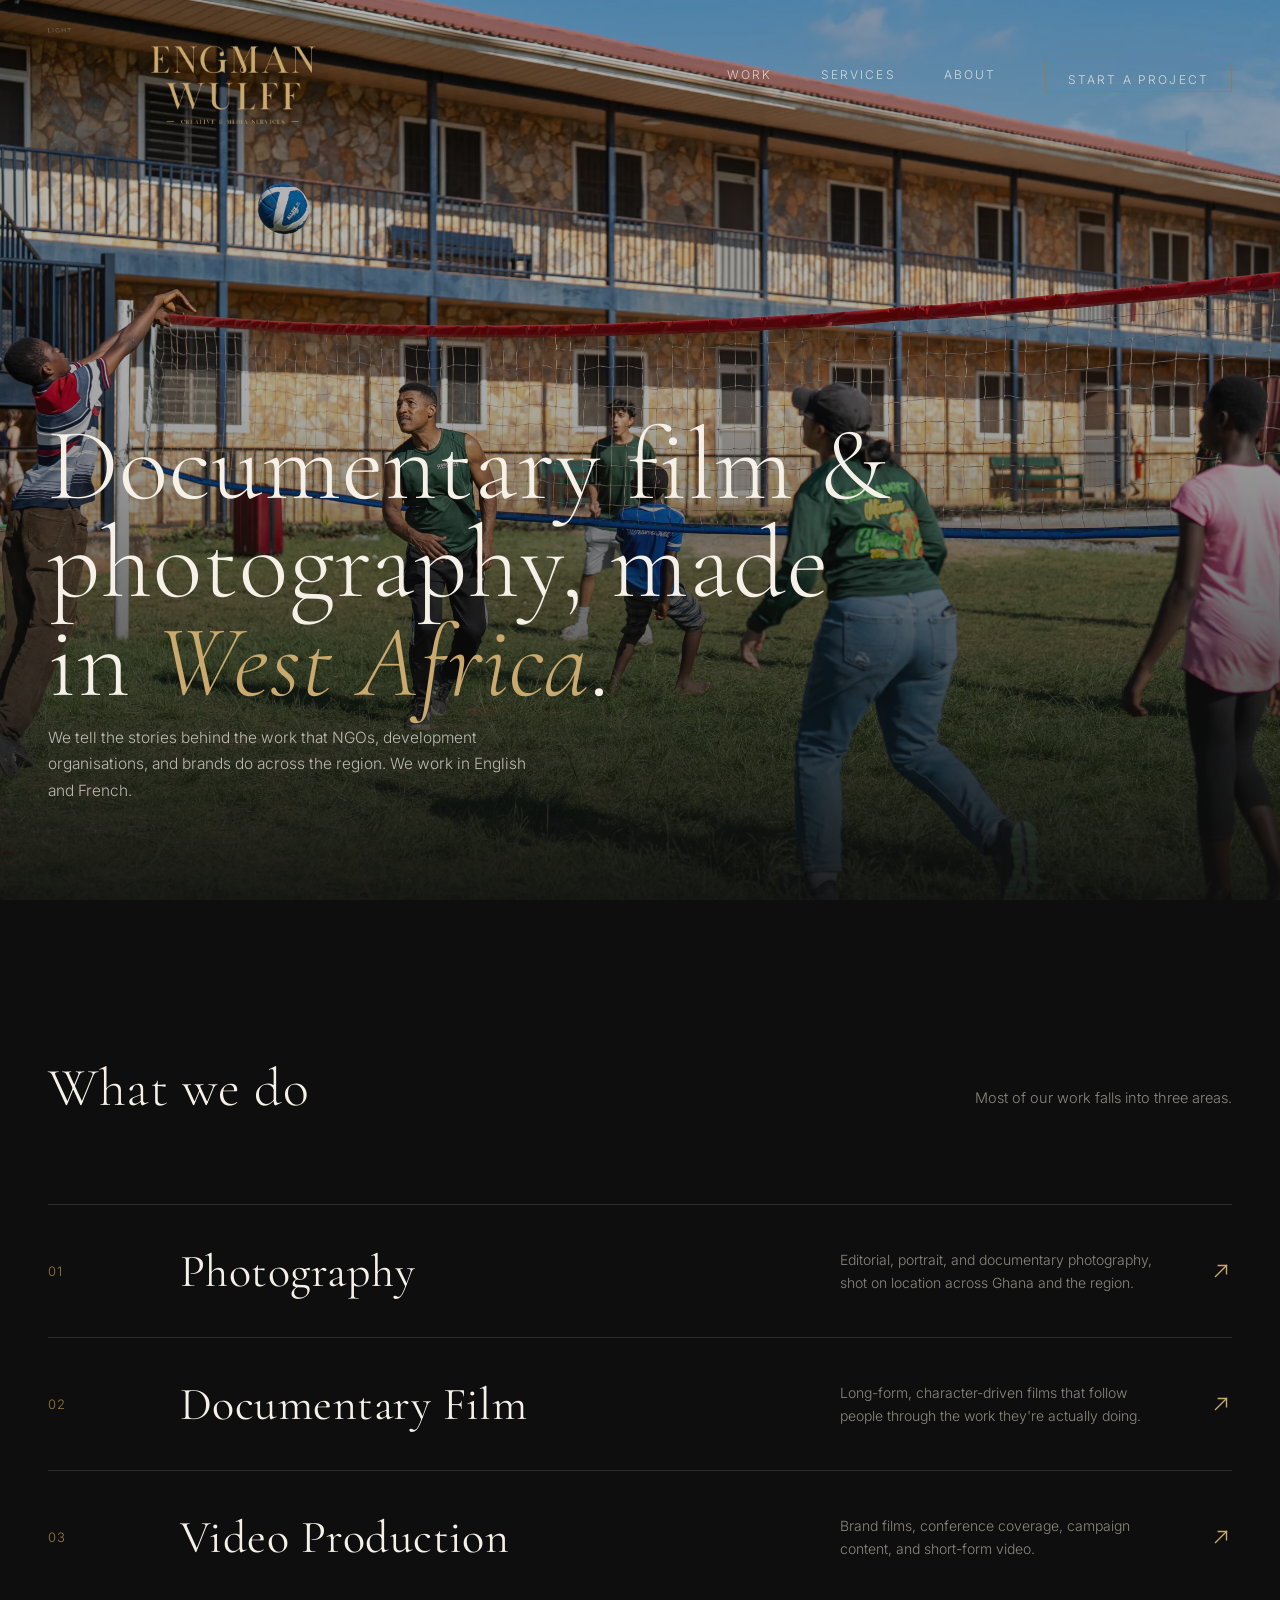
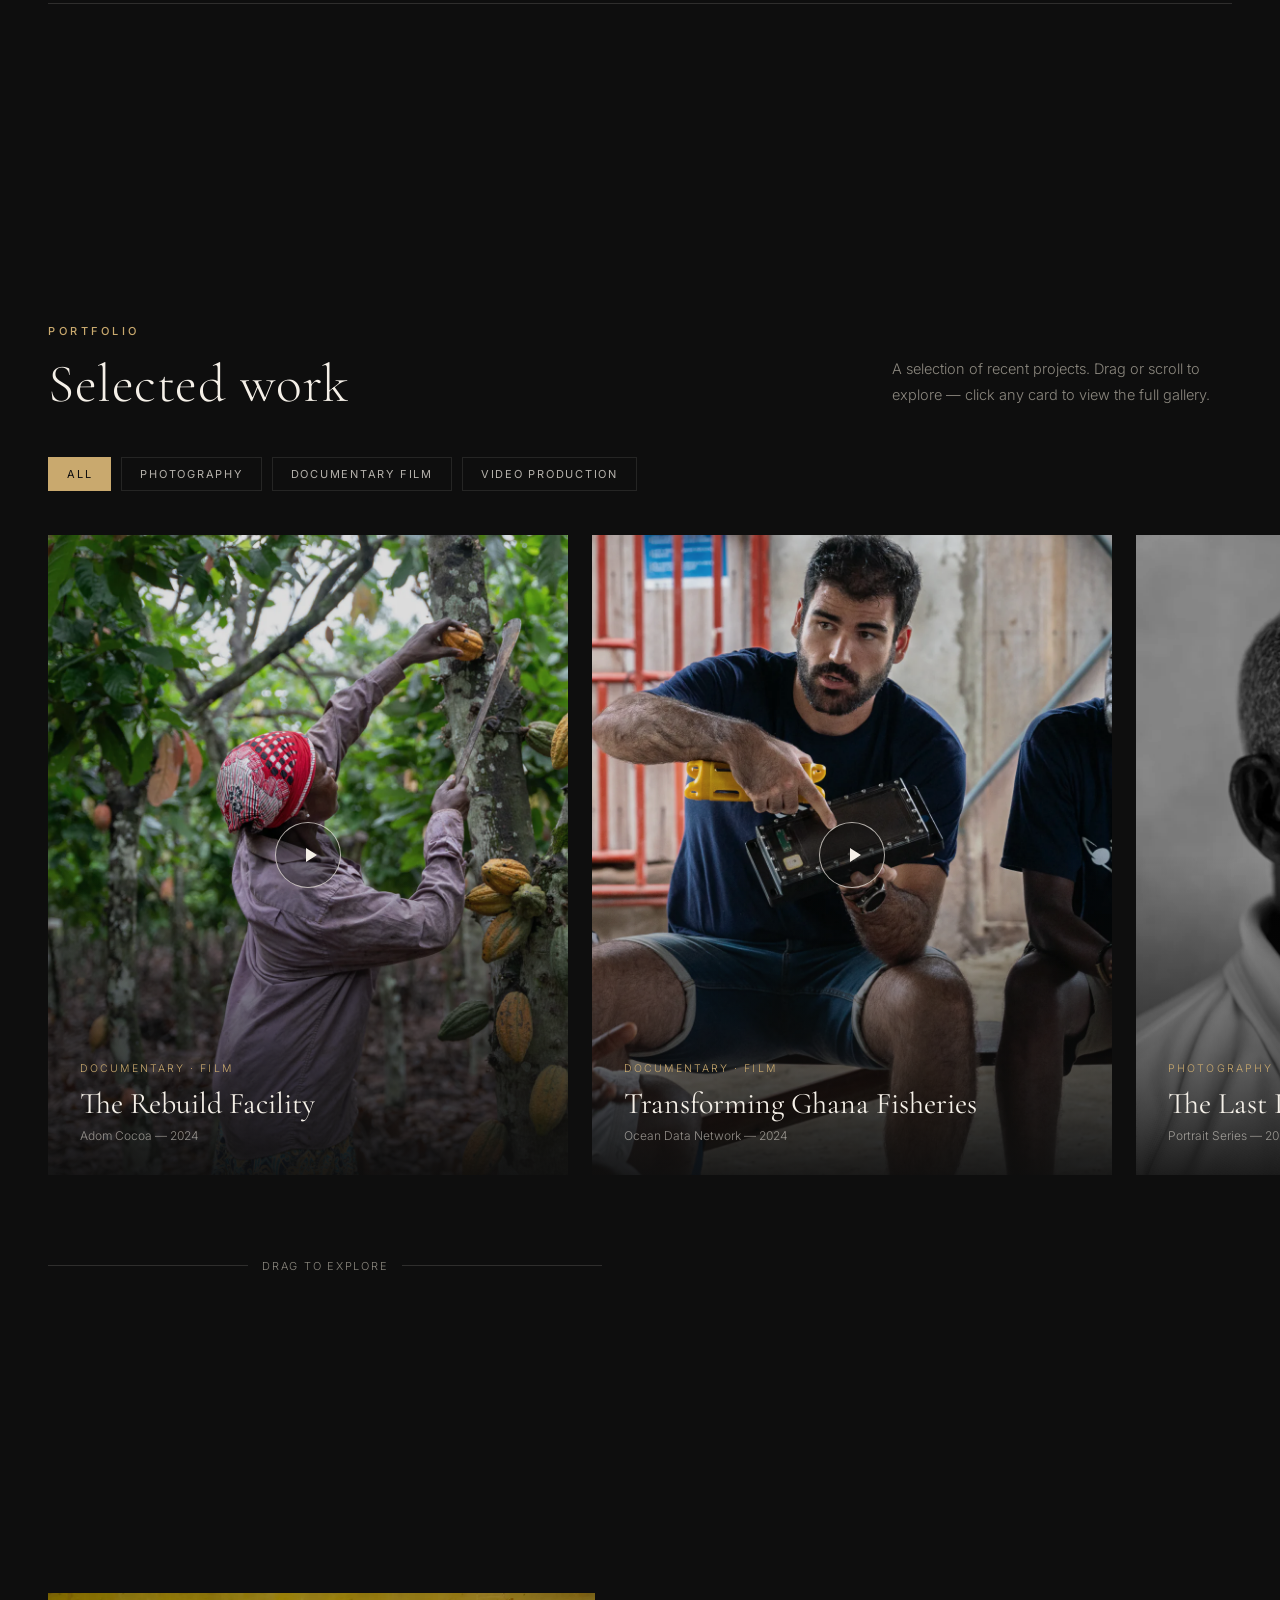
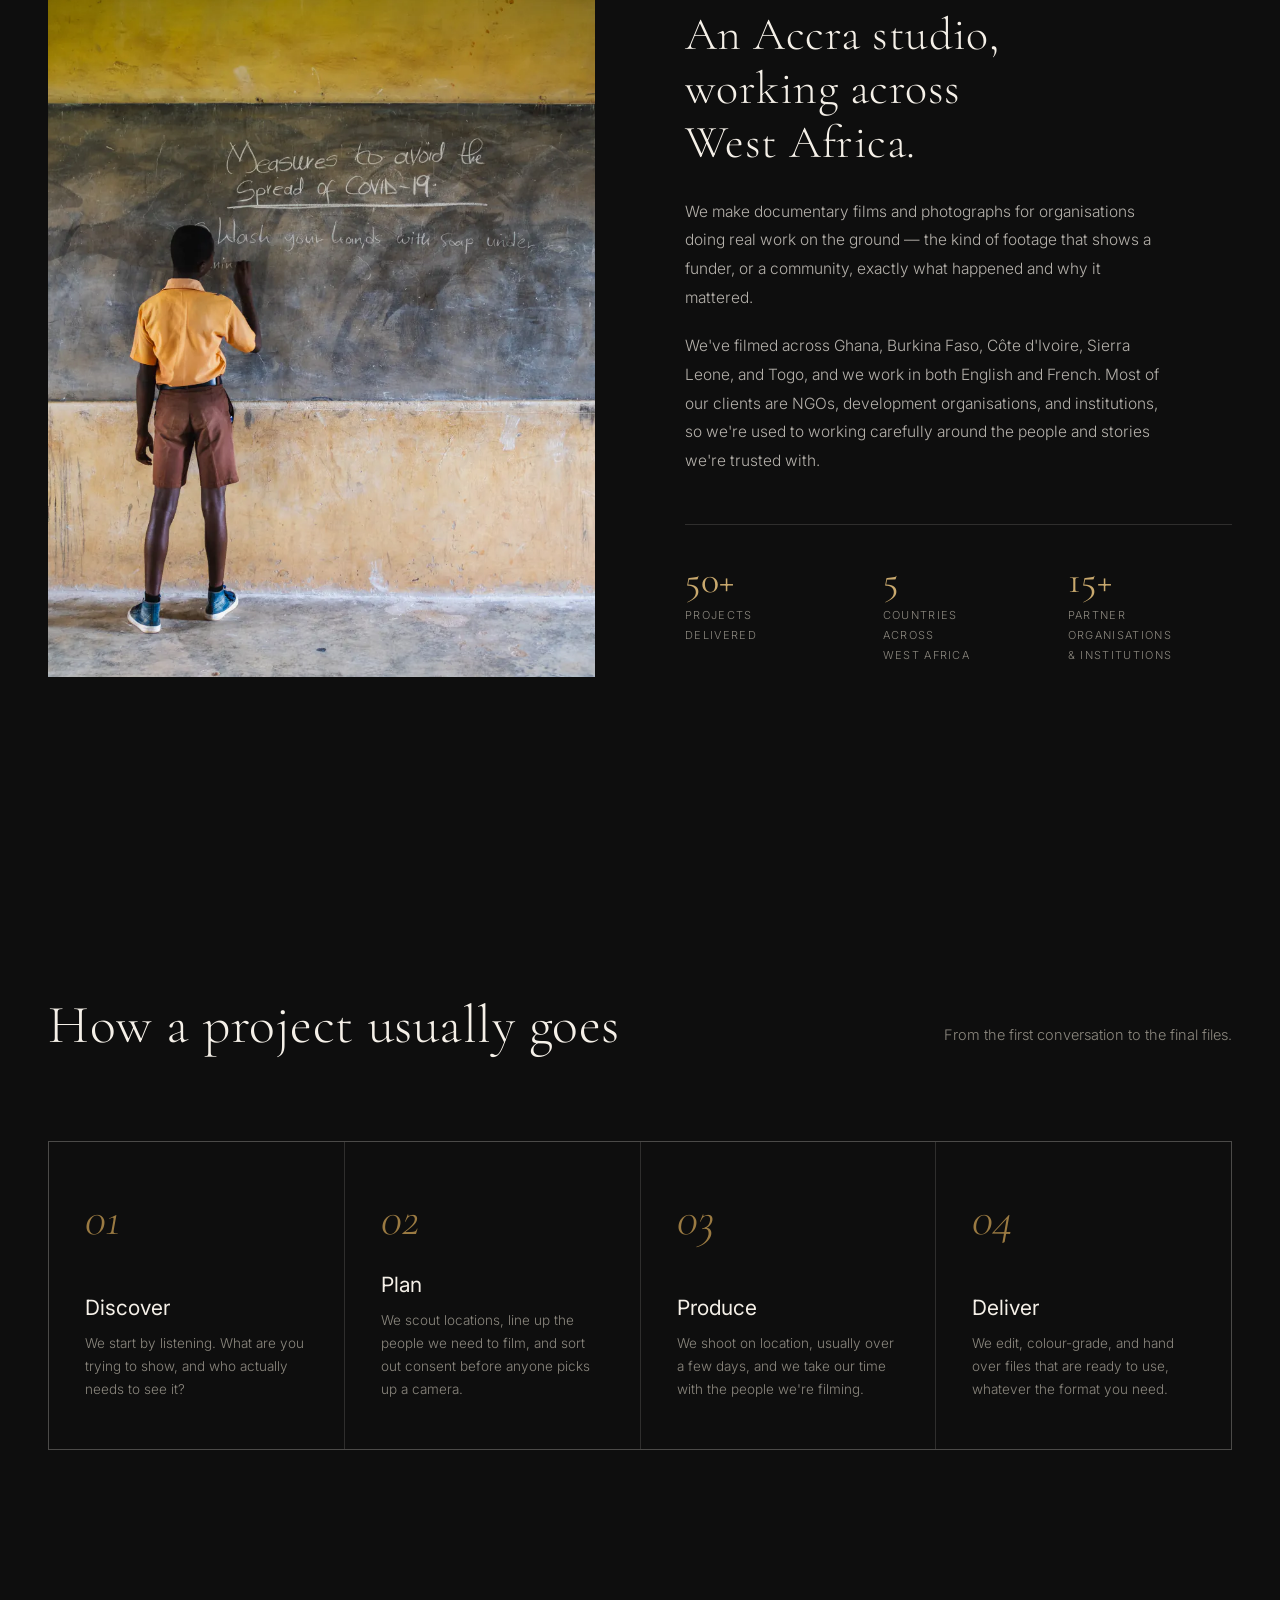
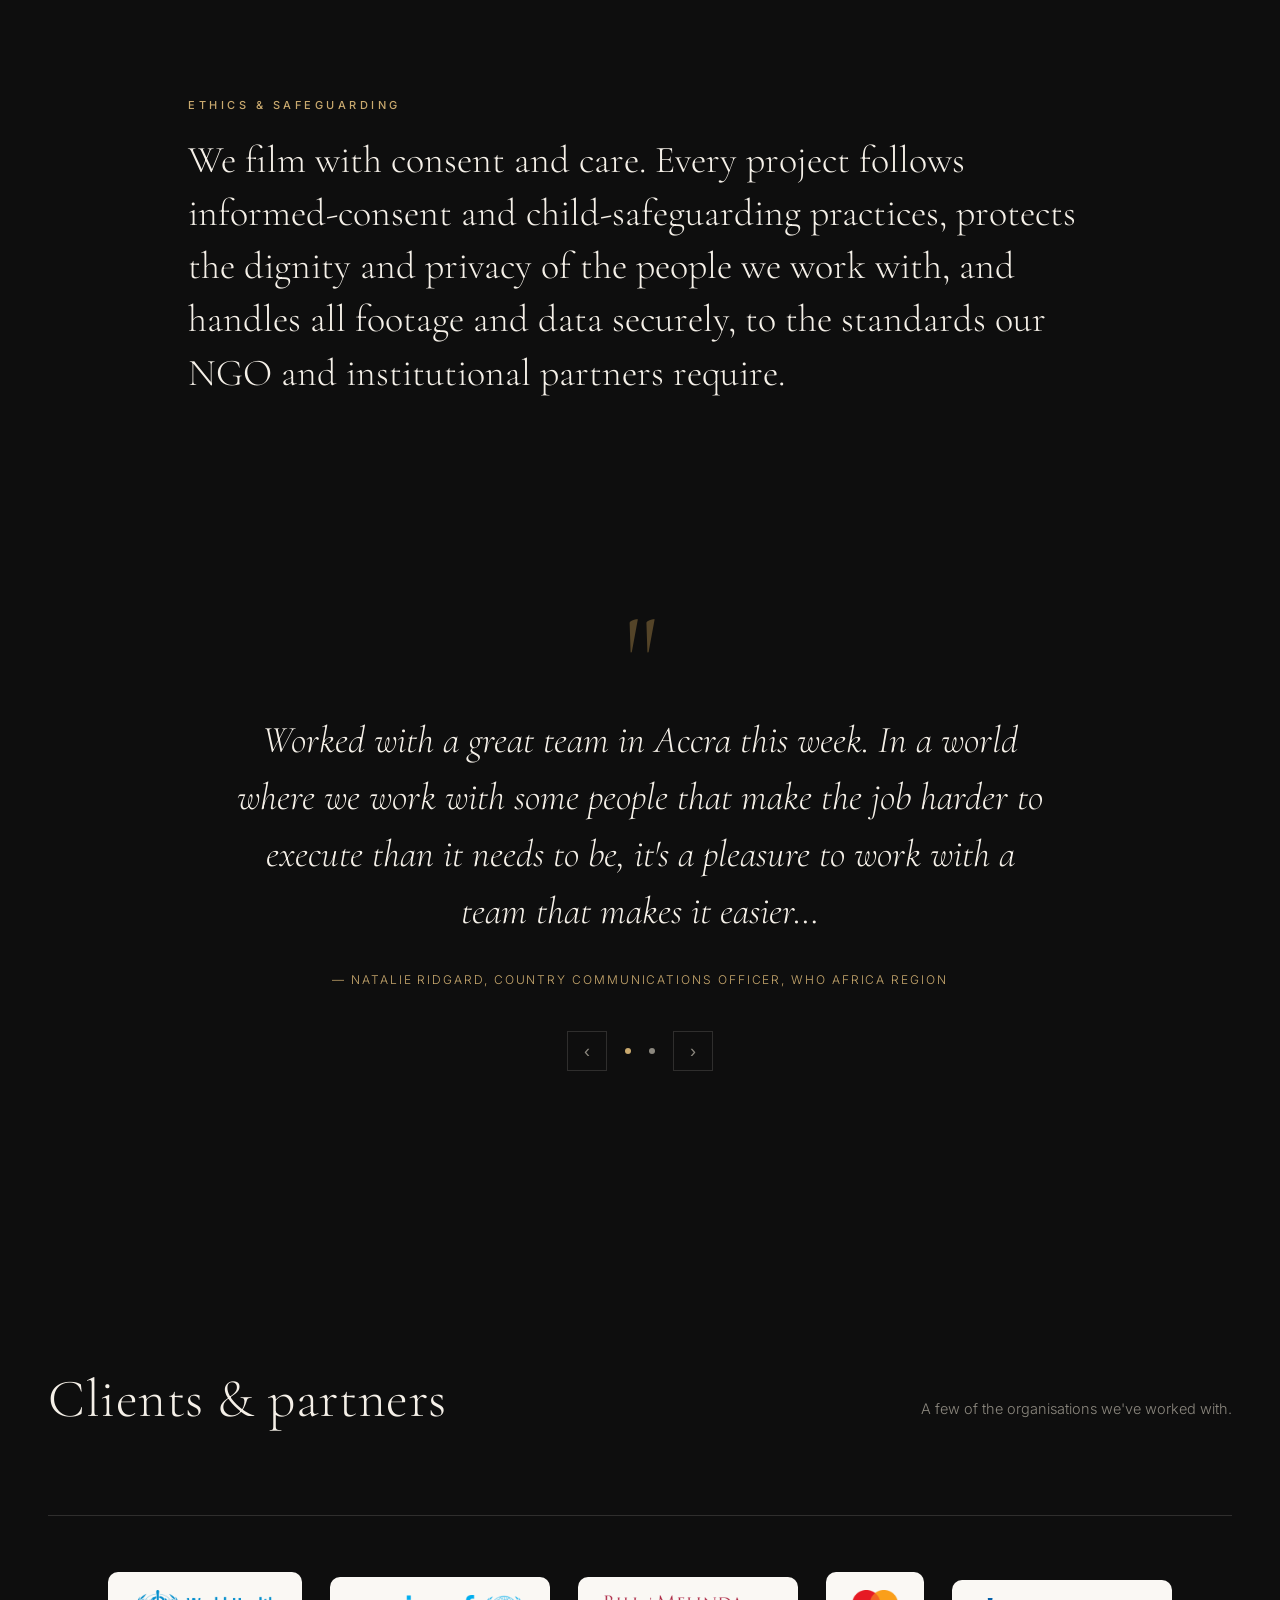
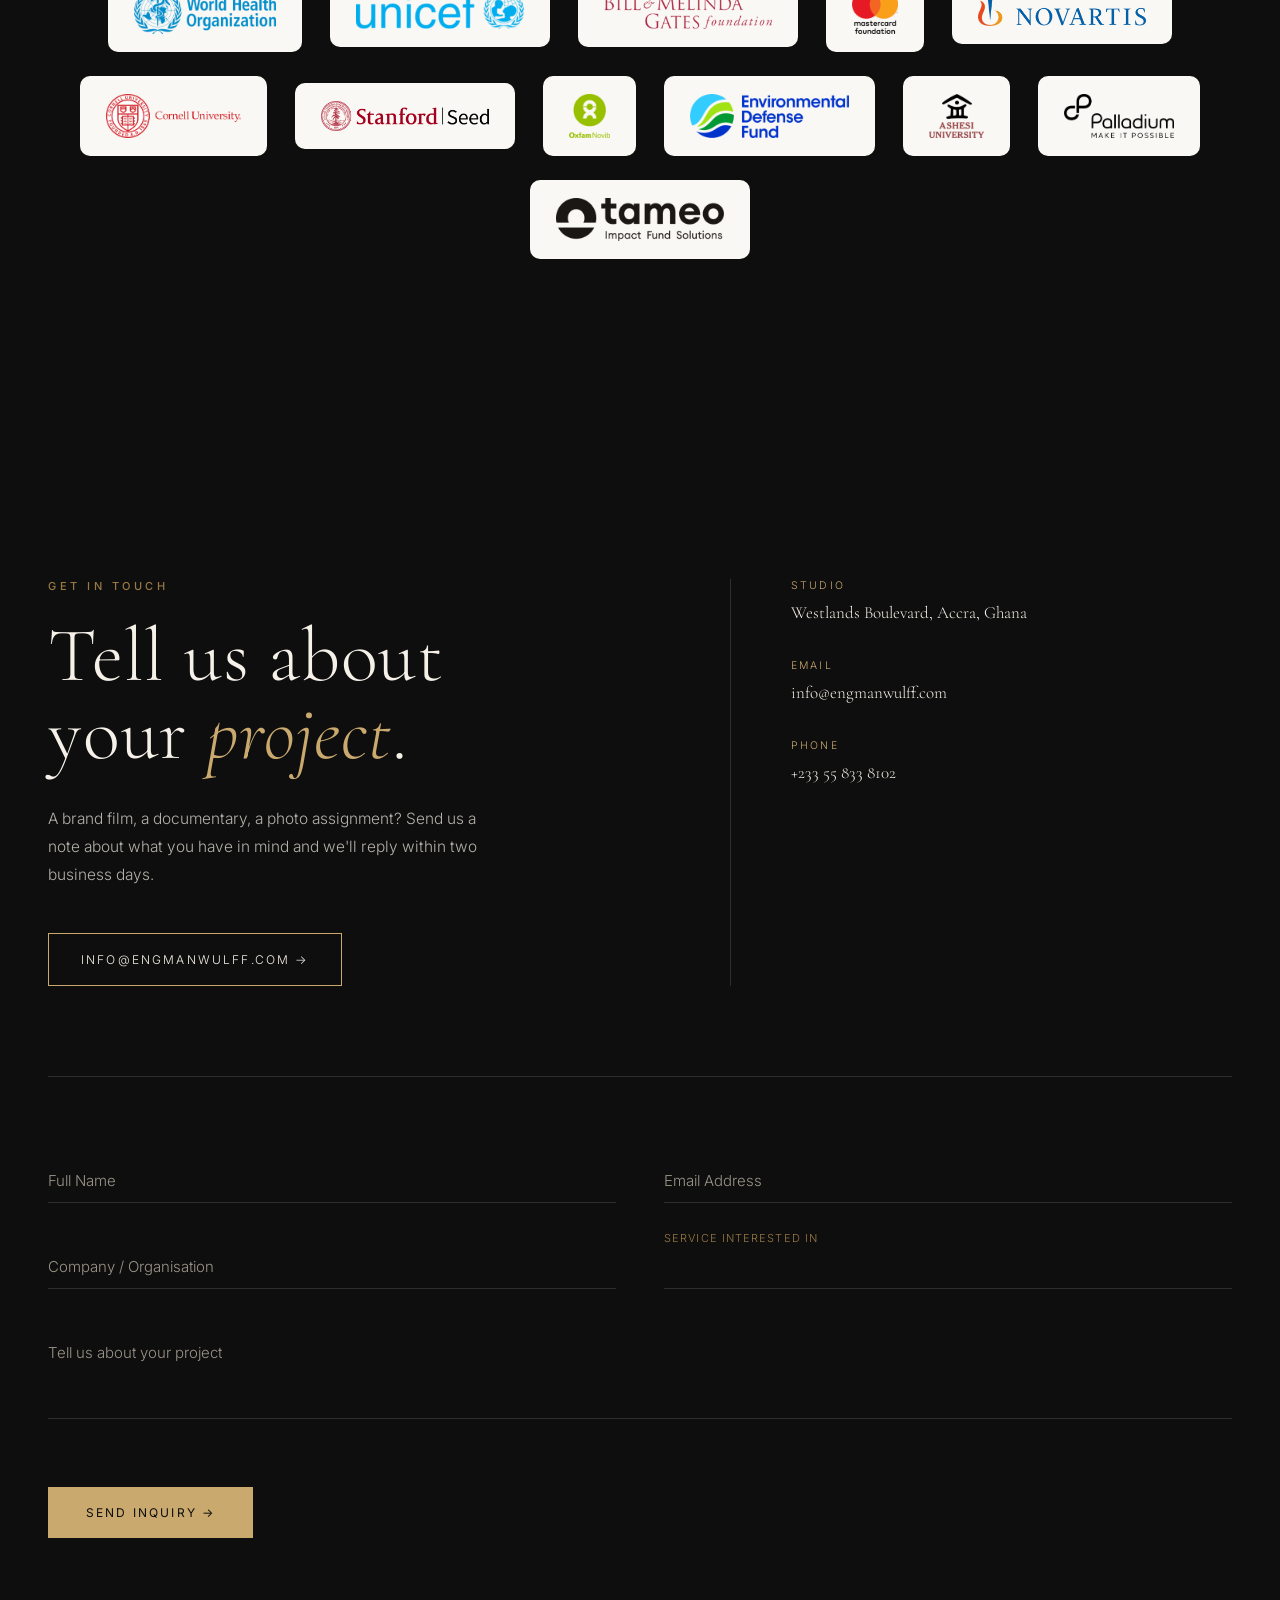
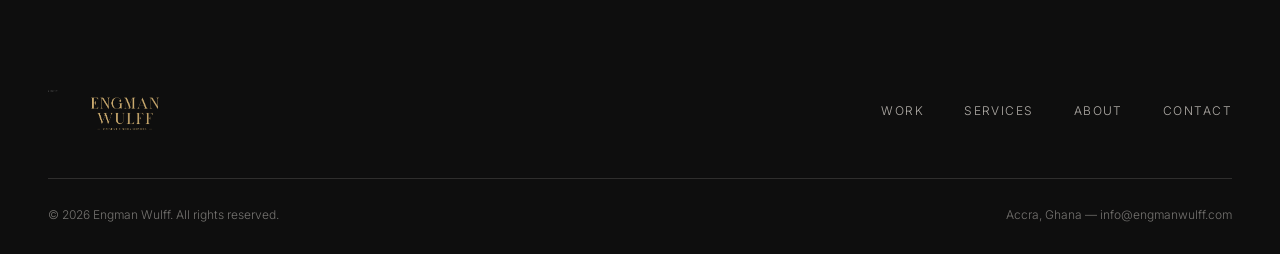
==== commit 9e5d82d6: "Revert fonts to original Cormorant Garamond + Inter Space Grotesk experiment reverted per client pre" ====
--- a/index.html
+++ b/index.html
@@ -28,13 +28,13 @@
 <!-- Fonts -->
 <link rel="preconnect" href="https://fonts.googleapis.com">
 <link rel="preconnect" href="https://fonts.gstatic.com" crossorigin>
-<link href="https://fonts.googleapis.com/css2?family=Inter:wght@300;400;500;600&family=Space+Grotesk:wght@300;400;500;600;700&display=swap" rel="stylesheet">
+<link href="https://fonts.googleapis.com/css2?family=Cormorant+Garamond:ital,wght@0,300;0,400;0,500;1,400&family=Inter:wght@300;400;500;600&display=swap" rel="stylesheet">
 
 <!-- Preload the hero image (LCP) -->
 <link rel="preload" as="image" href="assets/hero.webp">
 
 <!-- Styles -->
-<link rel="stylesheet" href="styles.css?v=33">
+<link rel="stylesheet" href="styles.css?v=34">
 
 <!-- Vercel Web Analytics — privacy-friendly, no cookies.
      Enable it once in your Vercel project: Project → Analytics → Enable.
@@ -681,6 +681,6 @@
   <svg viewBox="0 0 24 24" fill="currentColor" aria-hidden="true"><path d="M2 21l21-9L2 3v7l15 2-15 2v7z"/></svg>
 </a>
 
-<script src="main.js?v=33"></script>
+<script src="main.js?v=34"></script>
 </body>
 </html>
--- a/styles.css
+++ b/styles.css
@@ -27,9 +27,9 @@
 ::selection { background: var(--gold); color: var(--ink); }
 
 h1, h2, h3, .serif {
-  font-family: 'Space Grotesk', sans-serif;
-  font-weight: 500;
-  letter-spacing: -0.02em;
+  font-family: 'Cormorant Garamond', Georgia, serif;
+  font-weight: 300;
+  letter-spacing: 0.01em;
 }
 
 .eyebrow {
@@ -140,10 +140,10 @@
   max-width: 1100px;
   opacity: 0; animation: fadeUp 1.1s ease forwards .8s;
 }
-.hero-title em { font-style: normal; color: var(--gold); }
+.hero-title em { font-style: italic; color: var(--gold); }
 .hero-tagline {
   margin-top: 24px;
-  font-family: 'Space Grotesk', sans-serif;
+  font-family: 'Cormorant Garamond', Georgia, serif;
   font-size: clamp(21px, 2.4vw, 30px); font-weight: 400; font-style: italic;
   line-height: 1.25; color: var(--paper); max-width: 640px;
   opacity: 0; animation: fadeUp 1.1s ease forwards 1s;
@@ -252,7 +252,7 @@
   pointer-events: none;
 }
 .frame-tag { font-size: 10.5px; letter-spacing: 0.2em; text-transform: uppercase; color: var(--gold); margin-bottom: 10px; }
-.frame-title { font-family: 'Space Grotesk', sans-serif; font-size: 30px; color: var(--paper); font-weight: 400; }
+.frame-title { font-family: 'Cormorant Garamond', Georgia, serif; font-size: 30px; color: var(--paper); font-weight: 400; }
 .frame-meta { font-size: 12px; color: rgba(245,240,232,0.55); margin-top: 6px; }
 .frame.tall { height: 720px; margin-top: -40px; }
 
@@ -333,7 +333,7 @@
   display: flex; align-items: baseline; gap: 20px; flex-wrap: wrap;
 }
 .lb-tag { font-size: 10px; letter-spacing: 0.24em; text-transform: uppercase; color: var(--gold); flex-shrink: 0; }
-.lb-title { font-family: 'Space Grotesk', sans-serif; font-size: 20px; color: var(--paper); }
+.lb-title { font-family: 'Cormorant Garamond', Georgia, serif; font-size: 20px; color: var(--paper); }
 .lb-desc { font-size: 12.5px; color: var(--gray); max-width: 460px; line-height: 1.5; }
 .lb-counter { margin-left: auto; font-size: 11px; letter-spacing: 0.14em; color: var(--gray); flex-shrink: 0; }
 
@@ -346,14 +346,14 @@
 .about-copy h2 { font-size: clamp(30px, 3.6vw, 46px); line-height: 1.18; margin-bottom: 28px; }
 .about-copy p { font-size: 15.5px; line-height: 1.85; color: rgba(245,240,232,0.72); margin-bottom: 20px; max-width: 480px; }
 .about-stats { display: flex; gap: 56px; margin-top: 48px; border-top: 1px solid var(--line); padding-top: 32px; }
-.about-stats div strong { display: block; font-family: 'Space Grotesk', sans-serif; font-size: 38px; font-weight: 400; color: var(--gold); }
+.about-stats div strong { display: block; font-family: 'Cormorant Garamond', Georgia, serif; font-size: 38px; font-weight: 400; color: var(--gold); }
 .about-stats div span { font-size: 11px; letter-spacing: 0.12em; text-transform: uppercase; color: #8c887f; }
 
 /* ---------- Process ---------- */
 .process { background: var(--ink); }
 .process-grid { display: grid; grid-template-columns: repeat(4, 1fr); gap: 1px; background: var(--line); border: 1px solid var(--line); }
 .process-card { background: var(--ink); padding: 48px 36px; min-height: 280px; display: flex; flex-direction: column; justify-content: space-between; }
-.process-card .pnum { font-family: 'Space Grotesk', sans-serif; font-size: 48px; color: var(--gold-dim); font-weight: 500; }
+.process-card .pnum { font-family: 'Cormorant Garamond', Georgia, serif; font-size: 48px; color: var(--gold-dim); font-style: italic; }
 .process-card h4 { font-size: 21px; font-weight: 400; margin: 24px 0 12px; }
 .process-card p { font-size: 13.5px; line-height: 1.7; color: var(--gray); }
 
@@ -362,7 +362,7 @@
 .ethics .wrap { padding-top: 88px; padding-bottom: 88px; max-width: 1000px; }
 .ethics .eyebrow { color: var(--gold); }
 .ethics-text {
-  font-family: 'Space Grotesk', sans-serif;
+  font-family: 'Cormorant Garamond', Georgia, serif;
   font-size: clamp(24px, 3vw, 38px); font-weight: 300; line-height: 1.4;
   color: var(--paper); max-width: 900px;
 }
@@ -375,11 +375,11 @@
 .quote-carousel { position: relative; }
 .quote-slide { display: none; }
 .quote-slide.active { display: block; }
-.quote-mark { font-family: 'Space Grotesk', sans-serif; font-size: 120px; color: var(--gold-dim); opacity: 0.5; line-height: 0.5; }
+.quote-mark { font-family: 'Cormorant Garamond', Georgia, serif; font-size: 120px; color: var(--gold-dim); opacity: 0.5; line-height: 0.5; }
 .quote-text {
-  font-family: 'Space Grotesk', sans-serif;
+  font-family: 'Cormorant Garamond', Georgia, serif;
   font-size: clamp(22px, 3vw, 38px);
-  font-weight: 400; line-height: 1.45;
+  font-style: italic; line-height: 1.5;
   max-width: 820px; margin: 24px auto 32px;
   color: var(--paper);
 }
@@ -428,7 +428,7 @@
 .contact { background: var(--ink); color: var(--paper); padding: 160px 0 0; }
 .contact-grid { display: grid; grid-template-columns: 1.2fr 1fr; gap: 80px; }
 .contact-title { font-size: clamp(40px, 6vw, 84px); line-height: 1.02; margin-bottom: 32px; }
-.contact-title em { color: var(--gold); font-style: normal; }
+.contact-title em { color: var(--gold); font-style: italic; }
 .contact-copy { font-size: 15.5px; line-height: 1.8; color: rgba(245,240,232,0.72); max-width: 440px; margin-bottom: 44px; }
 .contact-btn {
   display: inline-flex; align-items: center; gap: 14px;
@@ -441,7 +441,7 @@
 .contact-info { border-left: 1px solid var(--line); padding-left: 60px; }
 .contact-info .block { margin-bottom: 36px; }
 .contact-info .label { font-size: 10.5px; letter-spacing: 0.2em; text-transform: uppercase; color: var(--gold); margin-bottom: 10px; }
-.contact-info .value { font-size: 17px; font-family: 'Space Grotesk', sans-serif; }
+.contact-info .value { font-size: 17px; font-family: 'Cormorant Garamond', Georgia, serif; }
 .contact-info a.value:hover { color: var(--gold); }
 
 /* ---------- Contact form ---------- */
@@ -558,7 +558,7 @@
   transform: translateY(-100%); transition: transform .55s cubic-bezier(.16,.84,.44,1);
 }
 .mobile-nav.open { transform: translateY(0); }
-.mobile-nav a { font-family: 'Space Grotesk', sans-serif; font-size: 38px; font-weight: 400; }
+.mobile-nav a { font-family: 'Cormorant Garamond', Georgia, serif; font-size: 38px; font-weight: 400; }
 .mobile-close { position: absolute; top: 28px; right: 48px; background: none; border: none; color: var(--paper); font-size: 28px; cursor: pointer; }
 
 /* ---------- Responsive ---------- */
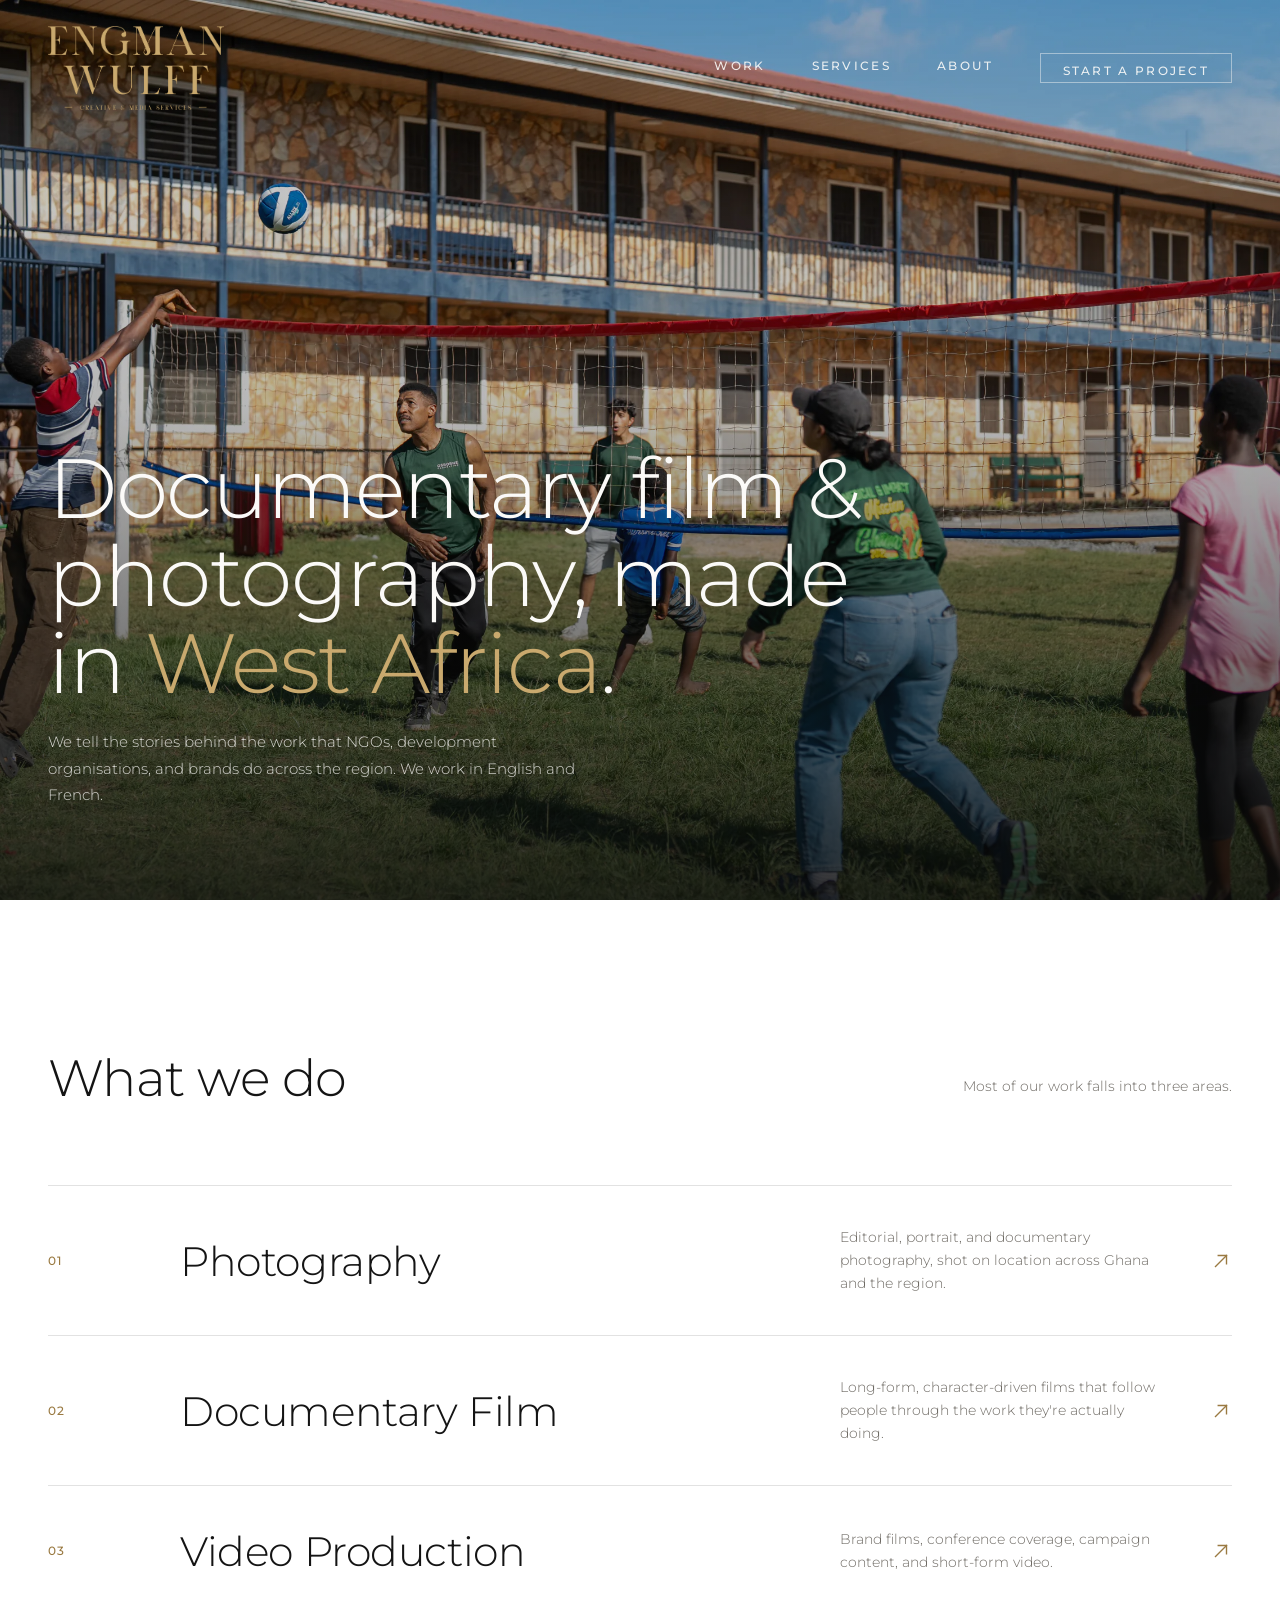
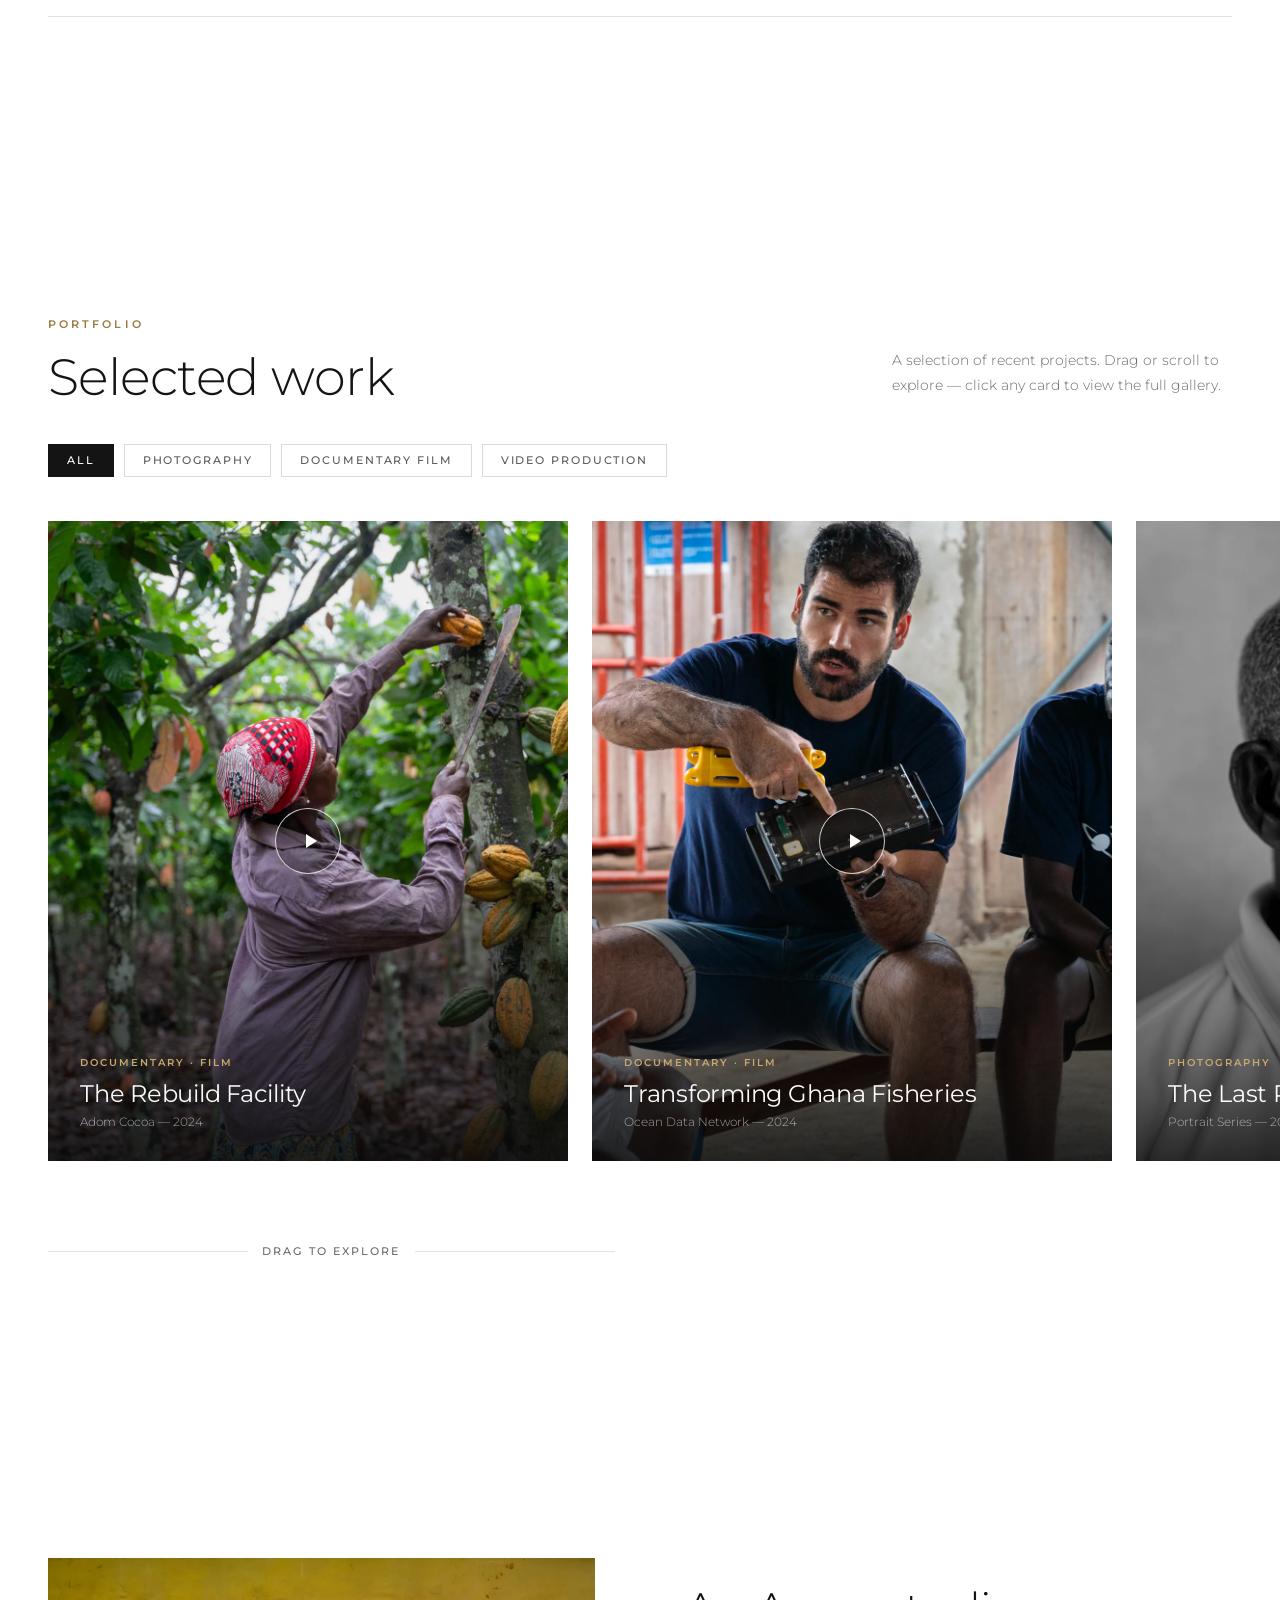
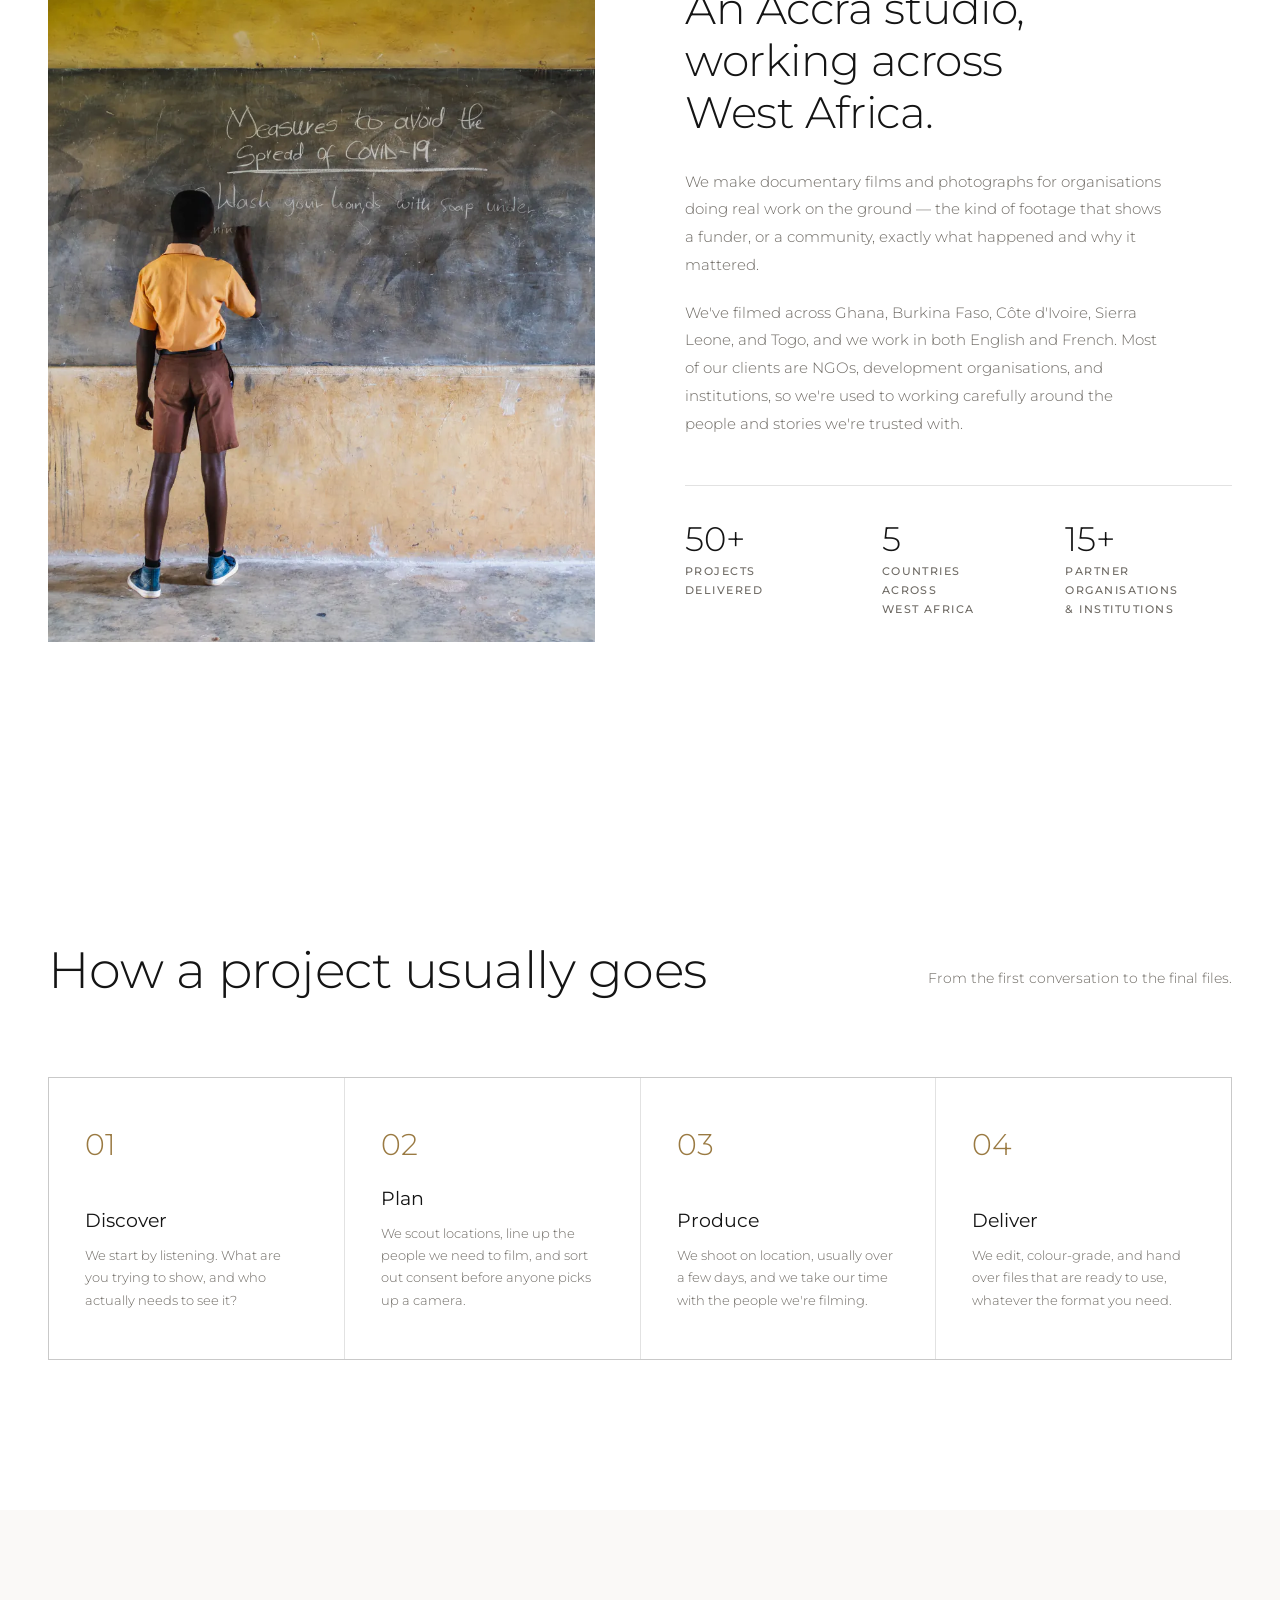
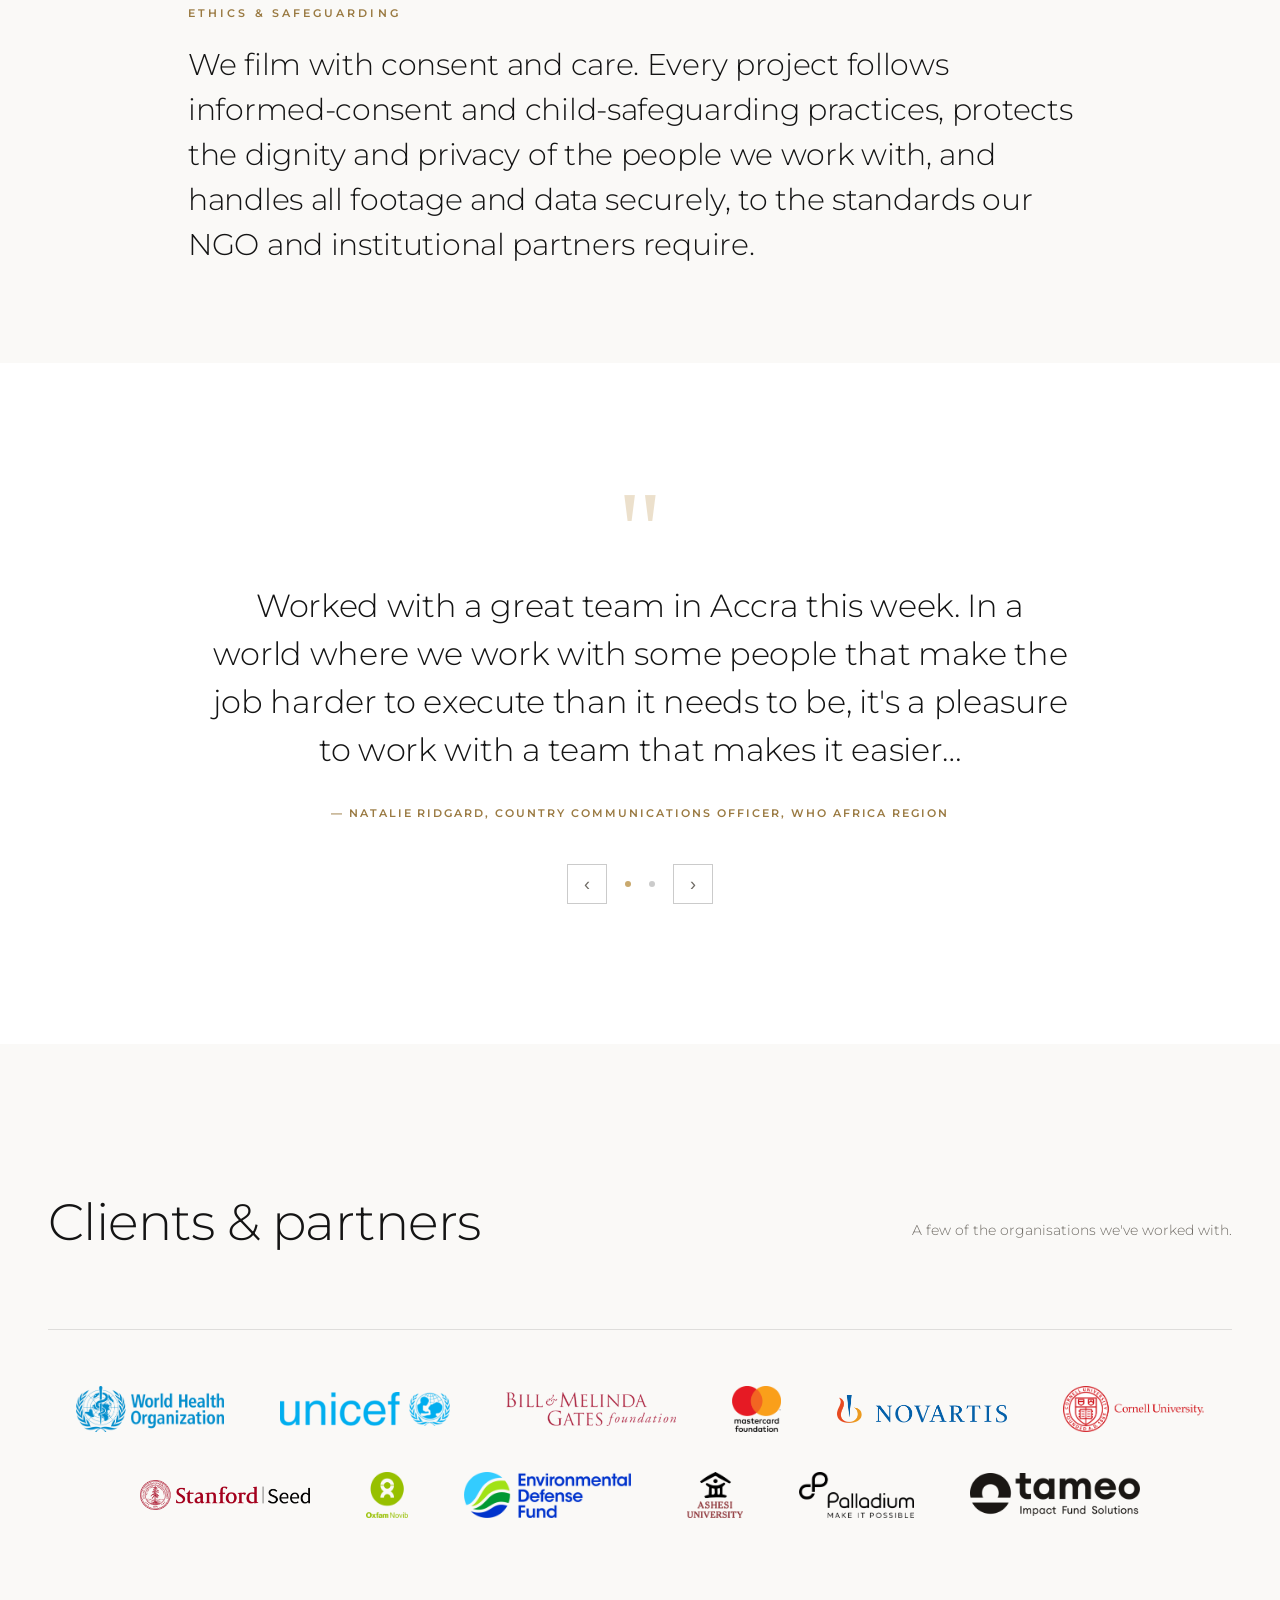
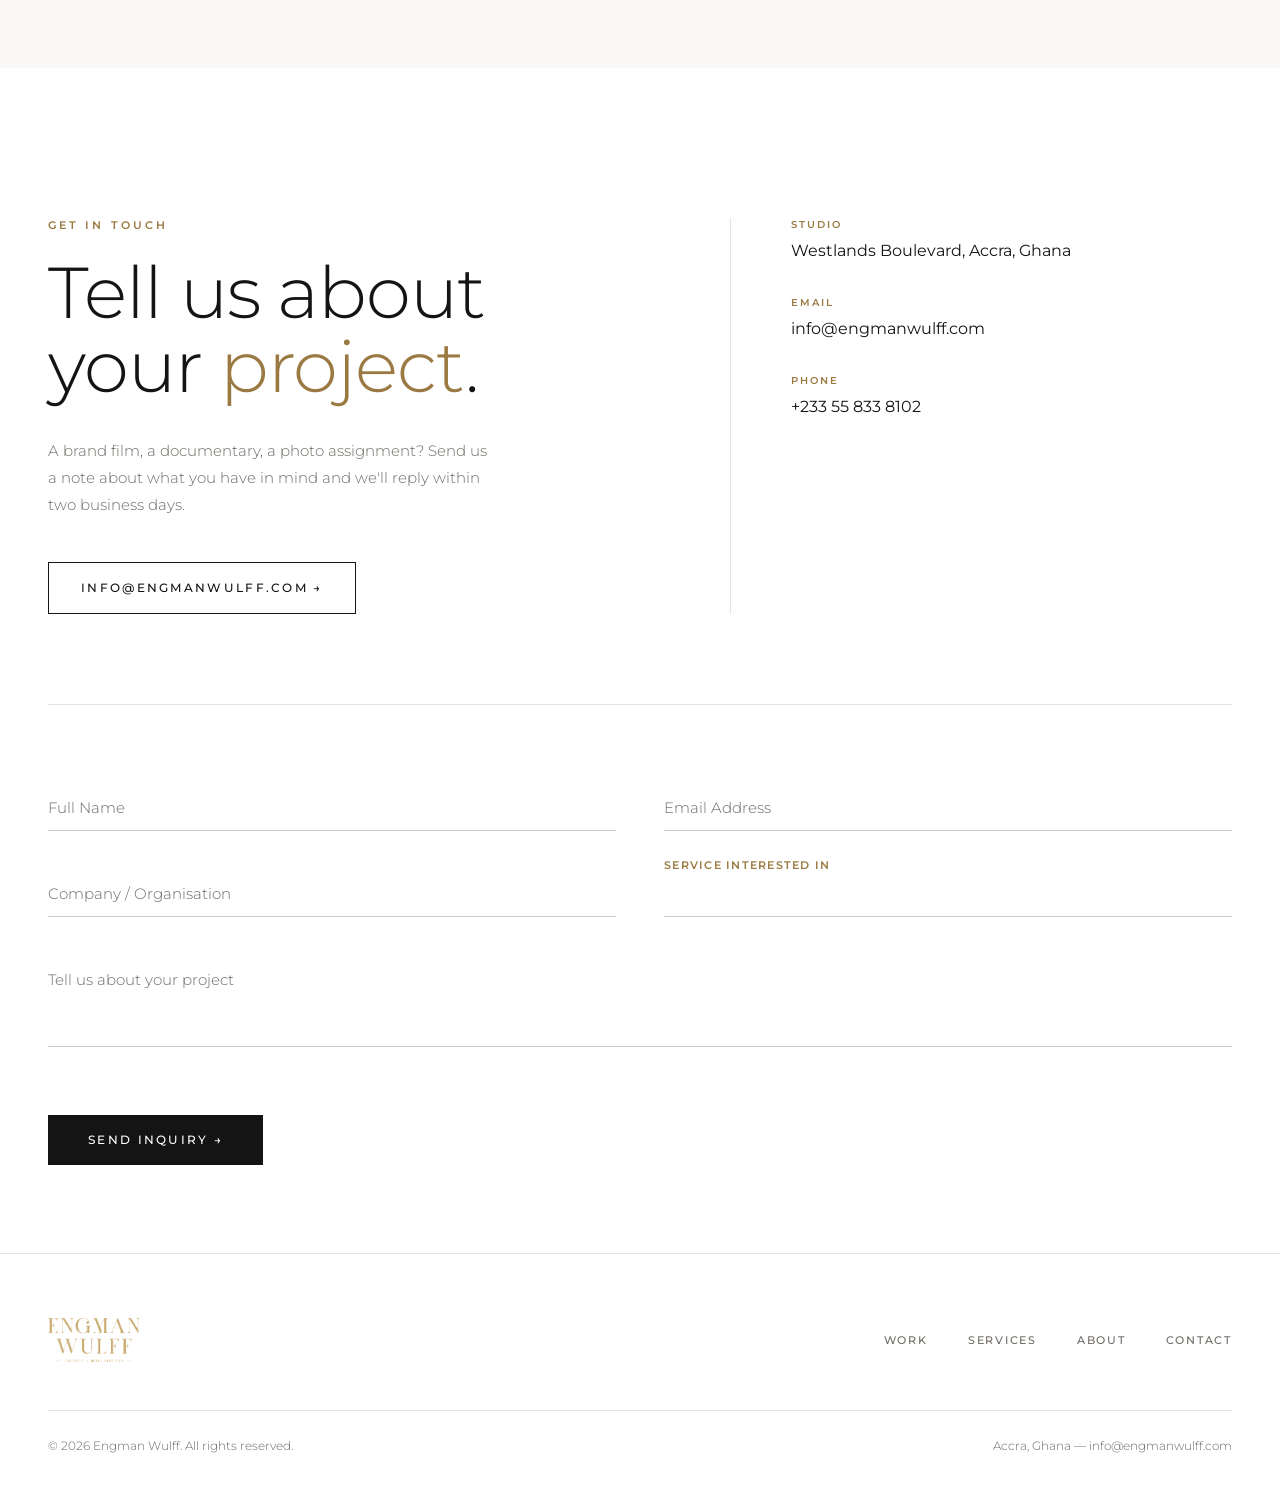
==== commit 49f022e2: "Redesign: minimal pure-white look, Montserrat, gold logo kept Full re-skin modelled on the clean, ai" ====
--- a/index.html
+++ b/index.html
@@ -28,13 +28,13 @@
 <!-- Fonts -->
 <link rel="preconnect" href="https://fonts.googleapis.com">
 <link rel="preconnect" href="https://fonts.gstatic.com" crossorigin>
-<link href="https://fonts.googleapis.com/css2?family=Cormorant+Garamond:ital,wght@0,300;0,400;0,500;1,400&family=Inter:wght@300;400;500;600&display=swap" rel="stylesheet">
+<link href="https://fonts.googleapis.com/css2?family=Montserrat:ital,wght@0,300;0,400;0,500;0,600;0,700;1,300;1,400&display=swap" rel="stylesheet">
 
 <!-- Preload the hero image (LCP) -->
 <link rel="preload" as="image" href="assets/hero.webp">
 
 <!-- Styles -->
-<link rel="stylesheet" href="styles.css?v=34">
+<link rel="stylesheet" href="styles.css?v=35">
 
 <!-- Vercel Web Analytics — privacy-friendly, no cookies.
      Enable it once in your Vercel project: Project → Analytics → Enable.
@@ -71,7 +71,7 @@
   <div class="wrap">
     <nav>
       <a href="#top" class="logo-link" aria-label="Engman Wulff — Home">
-        <img src="assets/logo-ew.webp" alt="Engman Wulff" width="145" height="52">
+        <img src="assets/logo-ew-gold.webp" alt="Engman Wulff" width="145" height="52">
       </a>
       <div class="nav-links" role="navigation" aria-label="Main navigation">
         <a href="#work">Work</a>
@@ -659,7 +659,7 @@
   <div class="wrap">
     <div class="footer-top">
       <a href="#top" aria-label="Back to top">
-        <img src="assets/logo-ew.webp" alt="Engman Wulff" width="150" height="54">
+        <img src="assets/logo-ew-gold.webp" alt="Engman Wulff" width="150" height="54">
       </a>
       <nav class="footer-links" aria-label="Footer navigation">
         <a href="#work">Work</a>
@@ -681,6 +681,6 @@
   <svg viewBox="0 0 24 24" fill="currentColor" aria-hidden="true"><path d="M2 21l21-9L2 3v7l15 2-15 2v7z"/></svg>
 </a>
 
-<script src="main.js?v=34"></script>
+<script src="main.js?v=35"></script>
 </body>
 </html>
--- a/styles.css
+++ b/styles.css
@@ -1,44 +1,46 @@
 /* ============================================================
    Engman Wulff — styles.css
+   Minimal white redesign · Montserrat · gold accents
    Design tokens documented in DESIGN-SYSTEM.md
    ============================================================ */
 
 :root {
-  --ink: #0E0E0E;
-  --ink-soft: #1A1714;
-  --paper: #F5F0E8;
-  --paper-warm: #FAF8F4;
-  --gold: #C9A96E;
-  --gold-dim: #9A7A42;
-  --line: rgba(245,240,232,0.14);
-  --line-dark: rgba(26,23,20,0.12);
-  --gray: #8C887F;
+  --bg: #FFFFFF;          /* pure white page */
+  --ink: #141414;         /* primary text */
+  --ink-soft: #3A3A3A;    /* secondary dark */
+  --gold: #C9A96E;        /* accent */
+  --gold-dim: #9A7A42;    /* readable gold on white */
+  --line: rgba(20,20,20,0.12);     /* hairline on white */
+  --line-strong: rgba(20,20,20,0.22);
+  --gray: #6E6A64;        /* secondary text */
+  --hero-text: #FBFAF8;   /* light text over hero photos */
 }
 
 * { margin: 0; padding: 0; box-sizing: border-box; }
 html { scroll-behavior: smooth; }
 body {
-  background: var(--ink);
-  color: var(--paper);
-  font-family: 'Inter', sans-serif;
+  background: var(--bg);
+  color: var(--ink);
+  font-family: 'Montserrat', system-ui, sans-serif;
   font-weight: 300;
   overflow-x: hidden;
-}
-::selection { background: var(--gold); color: var(--ink); }
+  -webkit-font-smoothing: antialiased;
+}
+::selection { background: var(--gold); color: #fff; }
 
 h1, h2, h3, .serif {
-  font-family: 'Cormorant Garamond', Georgia, serif;
+  font-family: 'Montserrat', system-ui, sans-serif;
   font-weight: 300;
-  letter-spacing: 0.01em;
+  letter-spacing: -0.01em;
 }
 
 .eyebrow {
-  font-family: 'Inter', sans-serif;
+  font-family: 'Montserrat', sans-serif;
   font-size: 11px;
-  letter-spacing: 0.32em;
+  letter-spacing: 0.28em;
   text-transform: uppercase;
-  color: var(--gold);
-  font-weight: 500;
+  color: var(--gold-dim);
+  font-weight: 600;
 }
 
 a { color: inherit; text-decoration: none; }
@@ -57,32 +59,33 @@
 /* ---------- Nav ---------- */
 header {
   position: fixed; top: 0; left: 0; right: 0; z-index: 100;
-  padding: 28px 0;
+  padding: 26px 0;
   transition: padding .4s ease, background .4s ease, border-color .4s ease;
   border-bottom: 1px solid transparent;
 }
 header.scrolled {
-  padding: 16px 0;
-  background: rgba(14,14,14,0.86);
-  backdrop-filter: blur(14px);
+  padding: 14px 0;
+  background: rgba(255,255,255,0.88);
+  backdrop-filter: blur(16px);
   border-bottom: 1px solid var(--line);
 }
 nav { display: flex; align-items: center; justify-content: space-between; }
 .logo-link { display: flex; align-items: center; gap: 10px; }
 .logo-link img {
-  height: 96px; width: auto; display: block;
+  height: 84px; width: auto; display: block;
   filter: drop-shadow(0 2px 10px rgba(0,0,0,0.45));
   transition: height .45s cubic-bezier(.16,.84,.44,1), filter .4s ease;
 }
 header.scrolled .logo-link img { height: 34px; filter: none; }
 
-.nav-links { display: flex; gap: 48px; align-items: center; }
+.nav-links { display: flex; gap: 46px; align-items: center; }
 .nav-links a {
-  font-size: 12px; letter-spacing: 0.18em; text-transform: uppercase;
-  color: var(--paper); opacity: 0.78;
+  font-size: 11.5px; letter-spacing: 0.2em; text-transform: uppercase; font-weight: 500;
+  color: var(--hero-text); opacity: 0.9;
   position: relative; padding-bottom: 4px;
-  transition: opacity .3s ease;
-}
+  transition: color .4s ease, opacity .3s ease;
+}
+header.scrolled .nav-links a { color: var(--ink); opacity: 0.82; }
 .nav-links a:hover { opacity: 1; }
 .nav-links a::after {
   content: ''; position: absolute; left: 0; bottom: 0;
@@ -91,20 +94,24 @@
 }
 .nav-links a:hover::after { width: 100%; }
 .nav-cta {
-  border: 1px solid var(--gold-dim);
+  border: 1px solid rgba(251,250,248,0.5);
   padding: 10px 22px;
-  font-size: 11px; letter-spacing: 0.18em; text-transform: uppercase;
+  font-size: 11px; letter-spacing: 0.2em; text-transform: uppercase; font-weight: 500;
   transition: background .3s ease, color .3s ease, border-color .3s ease;
 }
-.nav-cta:hover { background: var(--gold); color: var(--ink); border-color: var(--gold); }
-
-.menu-btn { display: none; background: none; border: none; color: var(--paper); cursor: pointer; }
-
-/* ---------- Hero ---------- */
+header.scrolled .nav-cta { border-color: var(--ink); }
+.nav-cta:hover { background: var(--gold); color: #fff; border-color: var(--gold); }
+header.scrolled .nav-cta:hover { color: #fff; }
+
+.menu-btn { display: none; background: none; border: none; color: var(--hero-text); cursor: pointer; }
+.menu-btn svg path { stroke: var(--hero-text); transition: stroke .4s ease; }
+header.scrolled .menu-btn svg path { stroke: var(--ink); }
+
+/* ---------- Hero (immersive photo slideshow, light text) ---------- */
 .hero {
   position: relative;
   min-height: 100vh;
-  min-height: 100svh; /* small viewport height — avoids URL-bar jump on mobile */
+  min-height: 100svh;
   display: flex; flex-direction: column; justify-content: flex-end;
   overflow: hidden;
 }
@@ -116,11 +123,10 @@
   animation: heroIn 2.4s cubic-bezier(.16,.84,.44,1) forwards;
 }
 @keyframes heroIn { to { transform: scale(1); } }
-/* Cross-fading slideshow layers */
 .hero-slide {
   position: absolute; inset: 0;
-  background-size: cover;                 /* cover never stretches */
-  background-position: var(--pos, center 30%);   /* per-slide focal point */
+  background-size: cover;
+  background-position: var(--pos, center 30%);
   background-repeat: no-repeat;
   opacity: 0;
   transition: opacity 1.6s ease;
@@ -128,29 +134,25 @@
 .hero-slide.active { opacity: 1; }
 .hero-scrim {
   position: absolute; inset: 0; pointer-events: none;
-  background: linear-gradient(180deg, rgba(14,14,14,0.25) 0%, rgba(14,14,14,0.35) 45%, rgba(14,14,14,0.92) 100%);
-}
-
-.hero-content { position: relative; z-index: 2; padding: 0 48px 96px; }
-.hero-eyebrow { opacity: 0; animation: fadeUp 1s ease forwards .6s; margin-bottom: 22px; }
+  background: linear-gradient(180deg, rgba(10,10,10,0.18) 0%, rgba(10,10,10,0.28) 45%, rgba(10,10,10,0.82) 100%);
+}
+
+.hero-content { position: relative; z-index: 2; padding: 0 48px 92px; }
+.hero-eyebrow { color: var(--gold); opacity: 0; animation: fadeUp 1s ease forwards .6s; margin-bottom: 22px; }
 .hero-title {
-  font-size: clamp(48px, 8vw, 124px);
-  line-height: 0.96;
-  color: var(--paper);
-  max-width: 1100px;
+  font-size: clamp(42px, 6.6vw, 92px);
+  font-weight: 300;
+  line-height: 1.04;
+  letter-spacing: -0.015em;
+  color: var(--hero-text);
+  max-width: 1040px;
   opacity: 0; animation: fadeUp 1.1s ease forwards .8s;
 }
-.hero-title em { font-style: italic; color: var(--gold); }
-.hero-tagline {
-  margin-top: 24px;
-  font-family: 'Cormorant Garamond', Georgia, serif;
-  font-size: clamp(21px, 2.4vw, 30px); font-weight: 400; font-style: italic;
-  line-height: 1.25; color: var(--paper); max-width: 640px;
-  opacity: 0; animation: fadeUp 1.1s ease forwards 1s;
-}
+.hero-title em { font-style: normal; color: var(--gold); }
 .hero-sub {
-  margin-top: 14px; max-width: 500px;
-  font-size: 15.5px; line-height: 1.7; color: rgba(245,240,232,0.72);
+  margin-top: 22px; max-width: 540px;
+  font-size: 15px; line-height: 1.75; font-weight: 300;
+  color: rgba(251,250,248,0.82);
   opacity: 0; animation: fadeUp 1.1s ease forwards 1.2s;
 }
 @keyframes fadeUp {
@@ -161,67 +163,65 @@
 .scroll-cue {
   position: absolute; bottom: 36px; left: 48px; z-index: 2;
   display: flex; align-items: center; gap: 12px;
-  font-size: 11px; letter-spacing: 0.18em; text-transform: uppercase;
-  color: rgba(245,240,232,0.6);
+  font-size: 11px; letter-spacing: 0.2em; text-transform: uppercase; font-weight: 500;
+  color: rgba(251,250,248,0.6);
   opacity: 0; animation: fadeUp 1s ease forwards 1.6s;
 }
 .scroll-cue .line { width: 36px; height: 1px; background: var(--gold); }
 
 /* ---------- Section shared ---------- */
 section { position: relative; }
-.section-pad { padding-top: 160px; padding-bottom: 160px; } /* vertical only — keeps .wrap horizontal padding */
+.section-pad { padding-top: 150px; padding-bottom: 150px; }
 .section-head {
   display: flex; justify-content: space-between; align-items: flex-end;
-  gap: 40px; margin-bottom: 88px; flex-wrap: wrap;
-}
-.section-title { font-size: clamp(36px, 4.2vw, 58px); line-height: 1.05; max-width: 640px; }
-.section-desc { max-width: 340px; font-size: 14.5px; line-height: 1.75; color: var(--gray); padding-bottom: 6px; }
+  gap: 40px; margin-bottom: 80px; flex-wrap: wrap;
+}
+.section-title { font-size: clamp(32px, 4vw, 52px); line-height: 1.08; max-width: 680px; font-weight: 300; }
+.section-desc { max-width: 340px; font-size: 14px; line-height: 1.8; color: var(--gray); padding-bottom: 6px; }
 
 /* ---------- Services ---------- */
-.services { background: var(--ink); color: var(--paper); }
-.services .eyebrow { color: var(--gold); }
-.services .section-desc { color: var(--gray); }
+.services { background: var(--bg); color: var(--ink); }
 .service-list { border-top: 1px solid var(--line); }
 .service-row {
   border-bottom: 1px solid var(--line);
   display: grid; grid-template-columns: 100px 1fr 320px 40px;
   align-items: center; gap: 32px;
-  padding: 38px 0;
+  padding: 40px 0;
   cursor: pointer;
   transition: padding .45s cubic-bezier(.16,.84,.44,1);
 }
-.service-row .num { font-size: 13px; color: var(--gold-dim); letter-spacing: 0.08em; }
-.service-row h3 { font-size: clamp(28px, 3.6vw, 46px); font-weight: 400; transition: color .35s ease, transform .35s ease; }
-.service-row p { font-size: 14px; line-height: 1.7; color: var(--gray); max-width: 320px; }
-.service-row .arrow { color: var(--gold); transition: transform .4s cubic-bezier(.16,.84,.44,1); justify-self: end; display: inline-flex; align-items: center; }
+.service-row .num { font-size: 12px; color: var(--gold-dim); letter-spacing: 0.08em; font-weight: 500; }
+.service-row h3 { font-size: clamp(26px, 3.2vw, 42px); font-weight: 300; transition: color .35s ease, transform .35s ease; }
+.service-row p { font-size: 13.5px; line-height: 1.7; color: var(--gray); max-width: 320px; }
+.service-row .arrow { color: var(--gold-dim); transition: transform .4s cubic-bezier(.16,.84,.44,1), color .3s ease; justify-self: end; display: inline-flex; align-items: center; }
 .service-row .arrow svg { display: block; width: 22px; height: 22px; }
-.service-row:hover { padding: 50px 0; }
-.service-row:hover h3 { color: var(--gold); transform: translateX(8px); }
-.service-row:hover .arrow { transform: translateX(6px) rotate(45deg); }
+.service-row:hover { padding: 52px 0; }
+.service-row:hover h3 { color: var(--gold-dim); transform: translateX(8px); }
+.service-row:hover .arrow { transform: translateX(6px) rotate(45deg); color: var(--gold); }
 
 /* ---------- Work / filmstrip ---------- */
-.work { background: var(--ink); }
+.work { background: var(--bg); }
 .work .section-head { padding: 0 48px; }
 
 /* Category filter chips */
-.work-filters { display: flex; flex-wrap: wrap; gap: 10px; padding: 0 48px; margin: -44px 0 44px; }
+.work-filters { display: flex; flex-wrap: wrap; gap: 10px; padding: 0 48px; margin: -40px 0 44px; }
 .filter-chip {
-  background: none; border: 1px solid var(--line); color: var(--paper);
-  font-family: 'Inter', sans-serif; font-size: 11px; letter-spacing: 0.16em; text-transform: uppercase;
-  padding: 9px 18px; cursor: pointer; opacity: 0.72;
+  background: none; border: 1px solid var(--line-strong); color: var(--ink);
+  font-family: 'Montserrat', sans-serif; font-size: 10.5px; letter-spacing: 0.18em; text-transform: uppercase; font-weight: 500;
+  padding: 9px 18px; cursor: pointer; opacity: 0.7;
   transition: background .25s ease, color .25s ease, border-color .25s ease, opacity .25s ease;
 }
-.filter-chip:hover { opacity: 1; border-color: var(--gold-dim); }
-.filter-chip.active { background: var(--gold); color: var(--ink); border-color: var(--gold); opacity: 1; }
+.filter-chip:hover { opacity: 1; border-color: var(--ink); }
+.filter-chip.active { background: var(--ink); color: #fff; border-color: var(--ink); opacity: 1; }
 .filter-chip:focus-visible { outline: 1px solid var(--gold); outline-offset: 2px; }
-.work-empty { padding: 24px 48px 0; color: var(--gray); font-size: 14.5px; }
+.work-empty { padding: 24px 48px 0; color: var(--gray); font-size: 14px; }
 .filmstrip-wrap { position: relative; }
 .filmstrip {
   display: flex; gap: 24px;
   overflow-x: auto;
   padding: 0 48px 36px;
-  scroll-snap-type: none;     /* off: continuous auto-scroll, no snapping back */
-  scroll-behavior: auto;      /* instant — programmatic auto-scroll stays smooth */
+  scroll-snap-type: none;
+  scroll-behavior: auto;
   scrollbar-width: none;
   cursor: grab;
 }
@@ -232,54 +232,53 @@
   width: min(72vw, 520px); height: 640px;
   scroll-snap-align: start;
   overflow: hidden;
-  background: #15140f;
+  background: #EDE9E2;
   cursor: pointer;
   outline: none;
 }
 .frame:focus-visible { box-shadow: 0 0 0 2px var(--gold); }
 .frame img {
   width: 100%; height: 100%; object-fit: cover;
-  filter: grayscale(15%) brightness(0.92);
   transform: scale(1.02);
-  transition: transform 1.1s cubic-bezier(.16,.84,.44,1), filter .6s ease;
+  transition: transform 1.1s cubic-bezier(.16,.84,.44,1);
   pointer-events: none;
 }
-.frame:hover img { transform: scale(1.1); filter: grayscale(0%) brightness(1); }
+.frame:hover img { transform: scale(1.09); }
 .frame-overlay {
   position: absolute; inset: 0;
-  background: linear-gradient(180deg, transparent 50%, rgba(14,14,14,0.92) 100%);
+  background: linear-gradient(180deg, transparent 48%, rgba(10,10,10,0.86) 100%);
   display: flex; flex-direction: column; justify-content: flex-end; padding: 32px;
   pointer-events: none;
 }
-.frame-tag { font-size: 10.5px; letter-spacing: 0.2em; text-transform: uppercase; color: var(--gold); margin-bottom: 10px; }
-.frame-title { font-family: 'Cormorant Garamond', Georgia, serif; font-size: 30px; color: var(--paper); font-weight: 400; }
-.frame-meta { font-size: 12px; color: rgba(245,240,232,0.55); margin-top: 6px; }
+.frame-tag { font-size: 10px; letter-spacing: 0.2em; text-transform: uppercase; color: var(--gold); margin-bottom: 10px; font-weight: 600; }
+.frame-title { font-family: 'Montserrat', sans-serif; font-size: 24px; color: var(--hero-text); font-weight: 400; letter-spacing: -0.01em; }
+.frame-meta { font-size: 11.5px; color: rgba(251,250,248,0.62); margin-top: 7px; font-weight: 300; }
 .frame.tall { height: 720px; margin-top: -40px; }
 
 /* Play badge — signals a video project card */
 .play-badge {
   position: absolute; top: 50%; left: 50%; transform: translate(-50%, -50%);
   width: 66px; height: 66px; border-radius: 50%;
-  background: rgba(14,14,14,0.42);
-  border: 1px solid rgba(245,240,232,0.7);
+  background: rgba(10,10,10,0.38);
+  border: 1px solid rgba(251,250,248,0.8);
   display: flex; align-items: center; justify-content: center;
   pointer-events: none; z-index: 2;
   transition: background .35s ease, transform .35s ease, border-color .35s ease;
 }
-.play-badge svg { width: 24px; height: 24px; margin-left: 3px; color: var(--paper); transition: color .35s ease; }
+.play-badge svg { width: 24px; height: 24px; margin-left: 3px; color: var(--hero-text); transition: color .35s ease; }
 .frame:hover .play-badge { background: var(--gold); border-color: var(--gold); transform: translate(-50%, -50%) scale(1.06); }
-.frame:hover .play-badge svg { color: var(--ink); }
+.frame:hover .play-badge svg { color: #fff; }
 
 .filmstrip-hint {
   display: flex; align-items: center; gap: 14px; padding: 0 48px; margin-top: 8px;
-  font-size: 11px; letter-spacing: 0.16em; text-transform: uppercase; color: var(--gray);
+  font-size: 10.5px; letter-spacing: 0.2em; text-transform: uppercase; color: var(--gray); font-weight: 500;
 }
 .filmstrip-hint .bar { flex: 1; height: 1px; background: var(--line); max-width: 200px; }
 
-/* ---------- Lightbox ---------- */
+/* ---------- Lightbox (stays dark — immersive viewer) ---------- */
 .lightbox {
   position: fixed; inset: 0; z-index: 500;
-  background: rgba(14,14,14,0.97);
+  background: rgba(10,10,10,0.98);
   display: flex; align-items: center; justify-content: center;
   opacity: 0; pointer-events: none;
   transition: opacity .3s ease;
@@ -291,158 +290,145 @@
   width: 100%; height: 100%;
   padding: 80px 100px 140px;
 }
-.lb-stage img {
-  max-width: 100%; max-height: 100%;
-  object-fit: contain;
-  display: block;
-  user-select: none;
-}
-.lb-stage video {
-  max-width: 100%; max-height: 100%;
-  width: auto; height: auto;
-  display: block;
-  background: #000;
-}
+.lb-stage img { max-width: 100%; max-height: 100%; object-fit: contain; display: block; user-select: none; }
+.lb-stage video { max-width: 100%; max-height: 100%; width: auto; height: auto; display: block; background: #000; }
 
 .lb-close {
   position: fixed; top: 24px; right: 32px;
-  background: none; border: none; color: var(--paper);
-  font-size: 36px; line-height: 1; cursor: pointer; z-index: 501;
-  opacity: 0.6; transition: opacity .2s ease;
-  font-family: 'Inter', sans-serif; font-weight: 300;
+  background: none; border: none; color: var(--hero-text);
+  font-size: 34px; line-height: 1; cursor: pointer; z-index: 501;
+  opacity: 0.65; transition: opacity .2s ease;
+  font-family: 'Montserrat', sans-serif; font-weight: 300;
 }
 .lb-close:hover { opacity: 1; }
 .lb-close:focus-visible { outline: 1px solid var(--gold); }
 
 .lb-prev, .lb-next {
   position: fixed; top: 50%; transform: translateY(-50%);
-  background: none; border: 1px solid var(--line);
-  color: var(--paper); font-size: 26px; line-height: 1;
+  background: none; border: 1px solid rgba(251,250,248,0.3);
+  color: var(--hero-text); font-size: 24px; line-height: 1;
   cursor: pointer; padding: 16px 20px; z-index: 501;
   transition: background .2s ease, border-color .2s ease;
 }
 .lb-prev { left: 20px; }
 .lb-next { right: 20px; }
-.lb-prev:hover, .lb-next:hover { background: rgba(201,169,110,0.12); border-color: var(--gold); }
+.lb-prev:hover, .lb-next:hover { background: rgba(201,169,110,0.14); border-color: var(--gold); }
 .lb-prev:focus-visible, .lb-next:focus-visible { outline: 1px solid var(--gold); }
 
 .lb-info {
   position: fixed; bottom: 0; left: 0; right: 0;
   padding: 32px 48px;
-  background: linear-gradient(0deg, rgba(14,14,14,0.96) 0%, transparent 100%);
+  background: linear-gradient(0deg, rgba(10,10,10,0.96) 0%, transparent 100%);
   display: flex; align-items: baseline; gap: 20px; flex-wrap: wrap;
 }
-.lb-tag { font-size: 10px; letter-spacing: 0.24em; text-transform: uppercase; color: var(--gold); flex-shrink: 0; }
-.lb-title { font-family: 'Cormorant Garamond', Georgia, serif; font-size: 20px; color: var(--paper); }
-.lb-desc { font-size: 12.5px; color: var(--gray); max-width: 460px; line-height: 1.5; }
-.lb-counter { margin-left: auto; font-size: 11px; letter-spacing: 0.14em; color: var(--gray); flex-shrink: 0; }
+.lb-tag { font-size: 10px; letter-spacing: 0.24em; text-transform: uppercase; color: var(--gold); flex-shrink: 0; font-weight: 600; }
+.lb-title { font-family: 'Montserrat', sans-serif; font-size: 18px; color: var(--hero-text); font-weight: 400; }
+.lb-desc { font-size: 12.5px; color: rgba(251,250,248,0.6); max-width: 460px; line-height: 1.55; }
+.lb-counter { margin-left: auto; font-size: 11px; letter-spacing: 0.14em; color: rgba(251,250,248,0.5); flex-shrink: 0; }
 
 /* ---------- About ---------- */
-.about { background: var(--ink); color: var(--paper); }
+.about { background: var(--bg); color: var(--ink); }
 .about-grid { display: grid; grid-template-columns: 1fr 1fr; gap: 90px; align-items: center; }
 .about-media { position: relative; aspect-ratio: 4/5; overflow: hidden; }
 .about-media img { width: 100%; height: 100%; object-fit: cover; }
-.about-copy .eyebrow { color: var(--gold); margin-bottom: 24px; }
-.about-copy h2 { font-size: clamp(30px, 3.6vw, 46px); line-height: 1.18; margin-bottom: 28px; }
-.about-copy p { font-size: 15.5px; line-height: 1.85; color: rgba(245,240,232,0.72); margin-bottom: 20px; max-width: 480px; }
+.about-copy .eyebrow { margin-bottom: 24px; }
+.about-copy h2 { font-size: clamp(28px, 3.4vw, 44px); line-height: 1.2; margin-bottom: 28px; font-weight: 300; }
+.about-copy p { font-size: 15px; line-height: 1.85; color: var(--gray); margin-bottom: 20px; max-width: 480px; font-weight: 300; }
 .about-stats { display: flex; gap: 56px; margin-top: 48px; border-top: 1px solid var(--line); padding-top: 32px; }
-.about-stats div strong { display: block; font-family: 'Cormorant Garamond', Georgia, serif; font-size: 38px; font-weight: 400; color: var(--gold); }
-.about-stats div span { font-size: 11px; letter-spacing: 0.12em; text-transform: uppercase; color: #8c887f; }
+.about-stats div strong { display: block; font-family: 'Montserrat', sans-serif; font-size: 34px; font-weight: 300; color: var(--ink); }
+.about-stats div span { font-size: 10.5px; letter-spacing: 0.14em; text-transform: uppercase; color: var(--gray); font-weight: 500; }
 
 /* ---------- Process ---------- */
-.process { background: var(--ink); }
+.process { background: var(--bg); }
 .process-grid { display: grid; grid-template-columns: repeat(4, 1fr); gap: 1px; background: var(--line); border: 1px solid var(--line); }
-.process-card { background: var(--ink); padding: 48px 36px; min-height: 280px; display: flex; flex-direction: column; justify-content: space-between; }
-.process-card .pnum { font-family: 'Cormorant Garamond', Georgia, serif; font-size: 48px; color: var(--gold-dim); font-style: italic; }
-.process-card h4 { font-size: 21px; font-weight: 400; margin: 24px 0 12px; }
-.process-card p { font-size: 13.5px; line-height: 1.7; color: var(--gray); }
+.process-card { background: var(--bg); padding: 48px 36px; min-height: 270px; display: flex; flex-direction: column; justify-content: space-between; }
+.process-card .pnum { font-family: 'Montserrat', sans-serif; font-size: 30px; color: var(--gold-dim); font-weight: 300; }
+.process-card h4 { font-size: 19px; font-weight: 400; margin: 24px 0 12px; letter-spacing: 0; }
+.process-card p { font-size: 13px; line-height: 1.7; color: var(--gray); font-weight: 300; }
 
 /* ---------- Ethics & safeguarding ---------- */
-.ethics { background: var(--ink); }
-.ethics .wrap { padding-top: 88px; padding-bottom: 88px; max-width: 1000px; }
-.ethics .eyebrow { color: var(--gold); }
+.ethics { background: #FAF9F7; }
+.ethics .wrap { padding-top: 96px; padding-bottom: 96px; max-width: 1000px; }
 .ethics-text {
-  font-family: 'Cormorant Garamond', Georgia, serif;
-  font-size: clamp(24px, 3vw, 38px); font-weight: 300; line-height: 1.4;
-  color: var(--paper); max-width: 900px;
-}
+  font-family: 'Montserrat', sans-serif;
+  font-size: clamp(20px, 2.4vw, 30px); font-weight: 300; line-height: 1.5;
+  color: var(--ink); max-width: 920px; letter-spacing: -0.01em;
+}
+.ethics-text + .eyebrow, .ethics .eyebrow { color: var(--gold-dim); }
 @media (max-width: 600px) {
   .ethics .wrap { padding-top: 64px; padding-bottom: 64px; }
 }
 
 /* ---------- Testimonial carousel ---------- */
-.quote-section { background: var(--ink); padding: 140px 0; text-align: center; position: relative; }
+.quote-section { background: var(--bg); padding: 140px 0; text-align: center; position: relative; }
 .quote-carousel { position: relative; }
 .quote-slide { display: none; }
 .quote-slide.active { display: block; }
-.quote-mark { font-family: 'Cormorant Garamond', Georgia, serif; font-size: 120px; color: var(--gold-dim); opacity: 0.5; line-height: 0.5; }
+.quote-mark { font-family: Georgia, serif; font-size: 110px; color: var(--gold); opacity: 0.35; line-height: 0.5; }
 .quote-text {
-  font-family: 'Cormorant Garamond', Georgia, serif;
-  font-size: clamp(22px, 3vw, 38px);
-  font-style: italic; line-height: 1.5;
-  max-width: 820px; margin: 24px auto 32px;
-  color: var(--paper);
-}
-.quote-attr { font-size: 12px; letter-spacing: 0.16em; text-transform: uppercase; color: var(--gold); }
+  font-family: 'Montserrat', sans-serif;
+  font-size: clamp(20px, 2.6vw, 32px);
+  font-weight: 300; line-height: 1.5; letter-spacing: -0.01em;
+  max-width: 860px; margin: 24px auto 32px;
+  color: var(--ink);
+}
+.quote-attr { font-size: 11px; letter-spacing: 0.18em; text-transform: uppercase; color: var(--gold-dim); font-weight: 600; }
 .quote-nav { display: flex; align-items: center; justify-content: center; gap: 18px; margin-top: 44px; }
 .quote-nav-btn {
-  background: none; border: 1px solid var(--line);
+  background: none; border: 1px solid var(--line-strong);
   color: var(--gray); cursor: pointer; font-size: 18px; line-height: 1;
   padding: 10px 16px;
   transition: border-color .25s ease, color .25s ease;
 }
-.quote-nav-btn:hover { border-color: var(--gold); color: var(--gold); }
+.quote-nav-btn:hover { border-color: var(--gold); color: var(--gold-dim); }
 .quote-nav-btn:focus-visible { outline: 1px solid var(--gold); }
 .quote-dot {
   width: 6px; height: 6px; border-radius: 50%;
-  background: var(--gray); border: none; cursor: pointer;
+  background: var(--line-strong); border: none; cursor: pointer;
   transition: background .3s ease; padding: 0;
 }
 .quote-dot.active { background: var(--gold); }
 
 /* ---------- Clients / Trusted by ---------- */
-.clients { background: var(--ink); color: var(--paper); }
-.clients .eyebrow { color: var(--gold); }
-.clients .section-title { color: var(--paper); }
+.clients { background: #FAF9F7; color: var(--ink); }
+.clients .section-title { color: var(--ink); }
 .clients .section-desc { color: var(--gray); }
 .client-grid {
   display: flex; flex-wrap: wrap;
   align-items: center; justify-content: center;
-  gap: 24px 28px;
+  gap: 40px 56px;
   border-top: 1px solid var(--line); padding-top: 56px;
 }
 .client-grid img {
-  max-height: 44px; max-width: 168px; width: auto; height: auto;
-  background: var(--paper-warm);
-  padding: 18px 26px; border-radius: 10px;
-  box-sizing: content-box;
-  transition: transform .35s ease, box-shadow .35s ease;
-}
-.client-grid img:hover { transform: translateY(-3px); box-shadow: 0 10px 26px rgba(0,0,0,0.4); }
+  max-height: 46px; max-width: 170px; width: auto; height: auto;
+  transition: transform .35s ease, opacity .35s ease;
+}
+.client-grid img:hover { transform: scale(1.05); }
 @media (max-width: 600px) {
-  .client-grid { gap: 16px 18px; padding-top: 38px; }
-  .client-grid img { max-height: 30px; max-width: 128px; padding: 14px 18px; }
+  .client-grid { gap: 28px 34px; padding-top: 40px; }
+  .client-grid img { max-height: 32px; max-width: 136px; }
 }
 
 /* ---------- Contact ---------- */
-.contact { background: var(--ink); color: var(--paper); padding: 160px 0 0; }
+.contact { background: var(--bg); color: var(--ink); padding: 150px 0 0; }
 .contact-grid { display: grid; grid-template-columns: 1.2fr 1fr; gap: 80px; }
-.contact-title { font-size: clamp(40px, 6vw, 84px); line-height: 1.02; margin-bottom: 32px; }
-.contact-title em { color: var(--gold); font-style: italic; }
-.contact-copy { font-size: 15.5px; line-height: 1.8; color: rgba(245,240,232,0.72); max-width: 440px; margin-bottom: 44px; }
+.contact .eyebrow { color: var(--gold-dim); }
+.contact-title { font-size: clamp(38px, 5.6vw, 78px); line-height: 1.04; margin-bottom: 32px; font-weight: 300; letter-spacing: -0.015em; }
+.contact-title em { color: var(--gold-dim); font-style: normal; }
+.contact-copy { font-size: 15px; line-height: 1.8; color: var(--gray); max-width: 440px; margin-bottom: 44px; font-weight: 300; }
 .contact-btn {
   display: inline-flex; align-items: center; gap: 14px;
-  border: 1px solid var(--gold); color: var(--paper); padding: 18px 32px;
-  font-size: 12px; letter-spacing: 0.18em; text-transform: uppercase;
+  border: 1px solid var(--ink); color: var(--ink); padding: 18px 32px;
+  font-size: 11.5px; letter-spacing: 0.2em; text-transform: uppercase; font-weight: 500;
   transition: background .35s ease, color .35s ease;
 }
-.contact-btn:hover { background: var(--gold); color: var(--ink); }
+.contact-btn:hover { background: var(--ink); color: #fff; }
 
 .contact-info { border-left: 1px solid var(--line); padding-left: 60px; }
 .contact-info .block { margin-bottom: 36px; }
-.contact-info .label { font-size: 10.5px; letter-spacing: 0.2em; text-transform: uppercase; color: var(--gold); margin-bottom: 10px; }
-.contact-info .value { font-size: 17px; font-family: 'Cormorant Garamond', Georgia, serif; }
-.contact-info a.value:hover { color: var(--gold); }
+.contact-info .label { font-size: 10px; letter-spacing: 0.2em; text-transform: uppercase; color: var(--gold-dim); margin-bottom: 10px; font-weight: 600; }
+.contact-info .value { font-size: 16px; font-weight: 400; }
+.contact-info a.value:hover { color: var(--gold-dim); }
 
 /* ---------- Contact form ---------- */
 .form-wrap { margin-top: 90px; border-top: 1px solid var(--line); padding: 80px 0; }
@@ -451,14 +437,14 @@
 .field.full { grid-column: 1 / -1; }
 .field label {
   position: absolute; top: 14px; left: 0;
-  font-size: 15px; color: #9b9588;
+  font-size: 14.5px; color: var(--gray); font-weight: 300;
   transition: all .25s ease; pointer-events: none;
 }
 .field input, .field textarea, .field select {
   width: 100%; background: transparent; border: none;
-  border-bottom: 1px solid var(--line);
-  padding: 14px 0 12px; font-size: 15.5px;
-  color: var(--paper); font-family: 'Inter', sans-serif; font-weight: 300;
+  border-bottom: 1px solid var(--line-strong);
+  padding: 14px 0 12px; font-size: 15px;
+  color: var(--ink); font-family: 'Montserrat', sans-serif; font-weight: 300;
   outline: none; transition: border-color .3s ease;
 }
 .field select option { color: var(--ink); }
@@ -466,38 +452,25 @@
 .field input:focus, .field textarea:focus, .field select:focus { border-color: var(--gold-dim); }
 .field input:focus + label, .field input:not(:placeholder-shown) + label,
 .field textarea:focus + label, .field textarea:not(:placeholder-shown) + label {
-  top: -12px; font-size: 11px; letter-spacing: 0.1em; text-transform: uppercase; color: var(--gold-dim);
+  top: -12px; font-size: 10.5px; letter-spacing: 0.12em; text-transform: uppercase; color: var(--gold-dim); font-weight: 600;
 }
 .field textarea { resize: none; min-height: 90px; }
-.select-label { top: -12px !important; font-size: 11px !important; letter-spacing: 0.1em !important; text-transform: uppercase !important; color: var(--gold-dim) !important; }
+.select-label { top: -12px !important; font-size: 10.5px !important; letter-spacing: 0.12em !important; text-transform: uppercase !important; color: var(--gold-dim) !important; font-weight: 600 !important; }
 .submit-btn {
   margin-top: 24px;
-  background: var(--gold); color: var(--ink);
-  border: none; padding: 18px 38px;
-  font-size: 12px; letter-spacing: 0.18em; text-transform: uppercase;
+  background: var(--ink); color: #fff;
+  border: none; padding: 18px 40px;
+  font-size: 11.5px; letter-spacing: 0.2em; text-transform: uppercase; font-weight: 500;
   cursor: pointer; transition: background .3s ease, opacity .3s ease;
-  font-family: 'Inter', sans-serif;
-}
-.submit-btn:hover { background: var(--paper); }
-.submit-btn:disabled { opacity: 0.6; cursor: not-allowed; }
+  font-family: 'Montserrat', sans-serif;
+}
+.submit-btn:hover { background: var(--gold-dim); }
+.submit-btn:disabled { opacity: 0.5; cursor: not-allowed; }
 .submit-btn:focus-visible { outline: 2px solid var(--gold-dim); outline-offset: 3px; }
 
-.form-status {
-  display: none; padding: 15px 20px;
-  font-size: 13.5px; margin-top: 16px;
-}
-.form-status.success {
-  display: block;
-  border-left: 2px solid var(--gold);
-  color: var(--gold-dim);
-  background: rgba(201,169,110,0.06);
-}
-.form-status.error {
-  display: block;
-  border-left: 2px solid #c0392b;
-  color: #c0392b;
-  background: rgba(192,57,43,0.06);
-}
+.form-status { display: none; padding: 15px 20px; font-size: 13.5px; margin-top: 16px; }
+.form-status.success { display: block; border-left: 2px solid var(--gold); color: var(--gold-dim); background: rgba(201,169,110,0.08); }
+.form-status.error { display: block; border-left: 2px solid #c0392b; color: #c0392b; background: rgba(192,57,43,0.06); }
 
 /* ---------- Gold cursor over clickable elements (desktop pointer only) ---------- */
 @media (hover: hover) and (pointer: fine) {
@@ -513,22 +486,22 @@
 .floating-cta {
   position: fixed; right: 26px; bottom: 26px; z-index: 90;
   display: inline-flex; align-items: center; gap: 10px;
-  background: var(--gold); color: var(--ink);
-  font-family: 'Inter', sans-serif; font-weight: 600;
-  font-size: 12px; letter-spacing: 0.16em; text-transform: uppercase;
+  background: var(--ink); color: #fff;
+  font-family: 'Montserrat', sans-serif; font-weight: 500;
+  font-size: 11px; letter-spacing: 0.18em; text-transform: uppercase;
   padding: 15px 26px; border-radius: 999px;
-  box-shadow: 0 12px 34px rgba(0,0,0,0.38);
+  box-shadow: 0 12px 34px rgba(0,0,0,0.22);
   opacity: 0; transform: translateY(18px) scale(0.94); pointer-events: none;
   transition: opacity .55s cubic-bezier(.16,.84,.44,1),
               transform .55s cubic-bezier(.16,.84,.44,1),
               background .3s ease, box-shadow .3s ease;
 }
 .floating-cta.show { opacity: 1; transform: translateY(0) scale(1); pointer-events: auto; }
-.floating-cta:hover { background: var(--paper); transform: translateY(-3px) scale(1.04); box-shadow: 0 16px 40px rgba(0,0,0,0.45); }
-.floating-cta:focus-visible { outline: 2px solid var(--paper); outline-offset: 3px; }
+.floating-cta:hover { background: var(--gold-dim); transform: translateY(-3px) scale(1.04); box-shadow: 0 16px 40px rgba(0,0,0,0.28); }
+.floating-cta:focus-visible { outline: 2px solid var(--gold-dim); outline-offset: 3px; }
 .floating-cta svg { width: 15px; height: 15px; }
 @media (max-width: 600px) {
-  .floating-cta { right: 16px; bottom: 16px; padding: 13px 20px; font-size: 11px; letter-spacing: 0.12em; }
+  .floating-cta { right: 16px; bottom: 16px; padding: 13px 20px; font-size: 10.5px; letter-spacing: 0.14em; }
 }
 @media (prefers-reduced-motion: reduce) {
   .floating-cta { transition: opacity .25s ease; transform: none; }
@@ -537,29 +510,29 @@
 }
 
 /* ---------- Footer ---------- */
-footer { background: var(--ink); color: var(--paper); padding: 64px 0 32px; }
+footer { background: var(--bg); color: var(--ink); padding: 64px 0 32px; border-top: 1px solid var(--line); }
 .footer-top {
   display: flex; justify-content: space-between; align-items: center;
   padding-bottom: 48px; border-bottom: 1px solid var(--line);
   flex-wrap: wrap; gap: 24px;
 }
-.footer-top img { height: 40px; width: auto; display: block; }
+.footer-top img { height: 44px; width: auto; display: block; }
 .footer-links { display: flex; gap: 40px; }
-.footer-links a { font-size: 12px; letter-spacing: 0.12em; text-transform: uppercase; color: rgba(245,240,232,0.7); }
-.footer-links a:hover { color: var(--gold); }
-.footer-bottom { display: flex; justify-content: space-between; padding-top: 28px; font-size: 12px; color: rgba(245,240,232,0.45); flex-wrap: wrap; gap: 12px; }
-.footer-bottom a { color: rgba(245,240,232,0.45); }
-.footer-bottom a:hover { color: var(--gold); }
+.footer-links a { font-size: 11px; letter-spacing: 0.16em; text-transform: uppercase; color: var(--gray); font-weight: 500; }
+.footer-links a:hover { color: var(--gold-dim); }
+.footer-bottom { display: flex; justify-content: space-between; padding-top: 28px; font-size: 11.5px; color: var(--gray); flex-wrap: wrap; gap: 12px; font-weight: 300; }
+.footer-bottom a { color: var(--gray); }
+.footer-bottom a:hover { color: var(--gold-dim); }
 
 /* ---------- Mobile nav ---------- */
 .mobile-nav {
-  position: fixed; inset: 0; background: var(--ink); z-index: 200;
-  display: flex; flex-direction: column; justify-content: center; align-items: center; gap: 36px;
+  position: fixed; inset: 0; background: var(--bg); z-index: 200;
+  display: flex; flex-direction: column; justify-content: center; align-items: center; gap: 30px;
   transform: translateY(-100%); transition: transform .55s cubic-bezier(.16,.84,.44,1);
 }
 .mobile-nav.open { transform: translateY(0); }
-.mobile-nav a { font-family: 'Cormorant Garamond', Georgia, serif; font-size: 38px; font-weight: 400; }
-.mobile-close { position: absolute; top: 28px; right: 48px; background: none; border: none; color: var(--paper); font-size: 28px; cursor: pointer; }
+.mobile-nav a { font-family: 'Montserrat', sans-serif; font-size: 30px; font-weight: 300; color: var(--ink); letter-spacing: -0.01em; }
+.mobile-close { position: absolute; top: 28px; right: 48px; background: none; border: none; color: var(--ink); font-size: 28px; cursor: pointer; }
 
 /* ---------- Responsive ---------- */
 @media (max-width: 980px) {
@@ -567,7 +540,7 @@
   .nav-links { display: none; }
   .menu-btn { display: block; }
   .about-grid, .contact-grid, .form-grid { grid-template-columns: 1fr; }
-  .contact-info { border-left: none; padding-left: 0; border-top: 1px solid var(--line-dark); padding-top: 36px; margin-top: 36px; }
+  .contact-info { border-left: none; padding-left: 0; border-top: 1px solid var(--line); padding-top: 36px; margin-top: 36px; }
   .process-grid { grid-template-columns: 1fr 1fr; }
   .service-row { grid-template-columns: 50px 1fr 40px; }
   .service-row p { display: none; }
@@ -591,43 +564,36 @@
 @media (max-width: 600px) {
   .section-pad { padding-top: 68px; padding-bottom: 68px; }
   .section-head { margin-bottom: 40px; }
-  .logo-link img { height: 60px; }
+  .logo-link img { height: 56px; }
   header.scrolled .logo-link img { height: 28px; }
 
-  /* Hero — full-bleed on mobile; each slide uses its own focal point so the
-     subject stays in frame (set per-slide via --pos-m). */
   .hero-slide { background-position: var(--pos-m, 8% center); }
   .hero-content { padding: 0 24px 56px; }
-  .hero-title { font-size: 40px; line-height: 1.02; }
-  .hero-sub { margin-top: 20px; font-size: 15px; }
+  .hero-title { font-size: 38px; line-height: 1.06; }
+  .hero-sub { margin-top: 20px; font-size: 14.5px; }
   .scroll-cue { left: 24px; bottom: 28px; }
 
-  /* Services */
   .service-row { grid-template-columns: 38px 1fr 28px; gap: 16px; padding: 30px 0; }
-  .service-row:hover { padding: 30px 0; }            /* no hover-expand jump on touch */
+  .service-row:hover { padding: 30px 0; }
   .service-row:hover h3 { transform: none; }
-  .service-row h3 { font-size: 30px; }
+  .service-row h3 { font-size: 27px; }
   .service-row .arrow svg { width: 19px; height: 19px; }
 
-  /* Work / filmstrip */
   .process-grid { grid-template-columns: 1fr; }
   .frame { width: 78vw; height: 460px; }
-  .frame.tall { height: 460px; margin-top: 0; }      /* equal heights read cleaner on phone */
+  .frame.tall { height: 460px; margin-top: 0; }
   .frame-overlay { padding: 24px; }
-  .frame-title { font-size: 26px; }
-
-  /* About */
-  .about-copy h2 { font-size: 30px; }
+  .frame-title { font-size: 22px; }
+
+  .about-copy h2 { font-size: 28px; }
   .about-stats { gap: 24px 28px; flex-wrap: wrap; margin-top: 36px; padding-top: 24px; }
   .about-stats div { flex: 1 1 40%; }
-  .about-stats div strong { font-size: 32px; }
-
-  /* Testimonials */
+  .about-stats div strong { font-size: 30px; }
+
   .quote-section { padding: 80px 0; }
-  .quote-mark { font-size: 80px; }
+  .quote-mark { font-size: 72px; }
   .quote-nav { margin-top: 32px; }
 
-  /* Contact */
   .contact { padding-top: 68px; }
   .contact-copy { margin-bottom: 32px; }
   .contact-btn { padding: 16px 24px; font-size: 11px; }
@@ -635,11 +601,9 @@
   .form-grid { gap: 24px; }
   .submit-btn { width: 100%; }
 
-  /* Footer — let links wrap instead of clipping */
   .footer-links { flex-wrap: wrap; gap: 18px 28px; }
   .footer-bottom { flex-direction: column; gap: 8px; }
 
-  /* Lightbox */
   .lb-stage { padding: 52px 44px 156px; }
   .lb-prev, .lb-next { padding: 10px 13px; font-size: 20px; }
   .lb-close { top: 16px; right: 20px; }
@@ -647,7 +611,7 @@
 
 /* ---------- Small phones ---------- */
 @media (max-width: 380px) {
-  .hero-title { font-size: 36px; }
+  .hero-title { font-size: 34px; }
   .frame { width: 82vw; height: 420px; }
   .frame.tall { height: 420px; }
 }
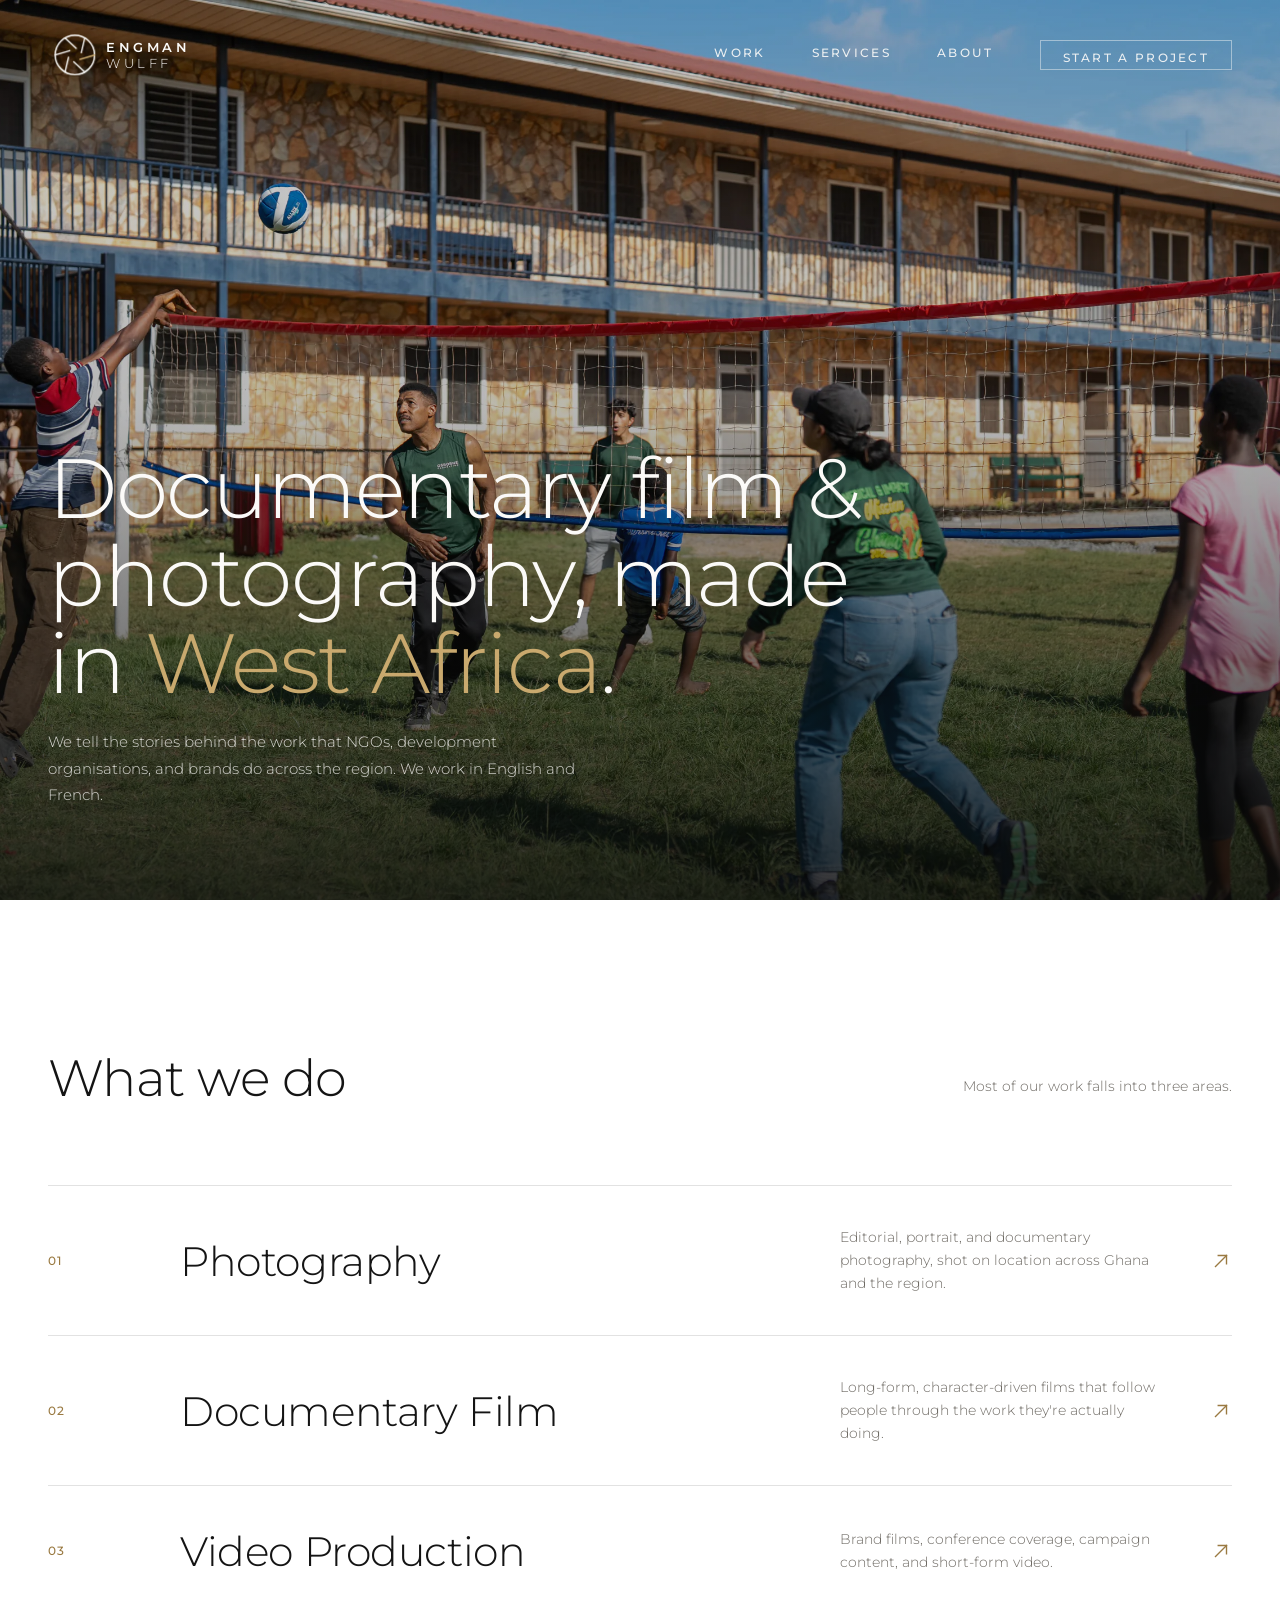
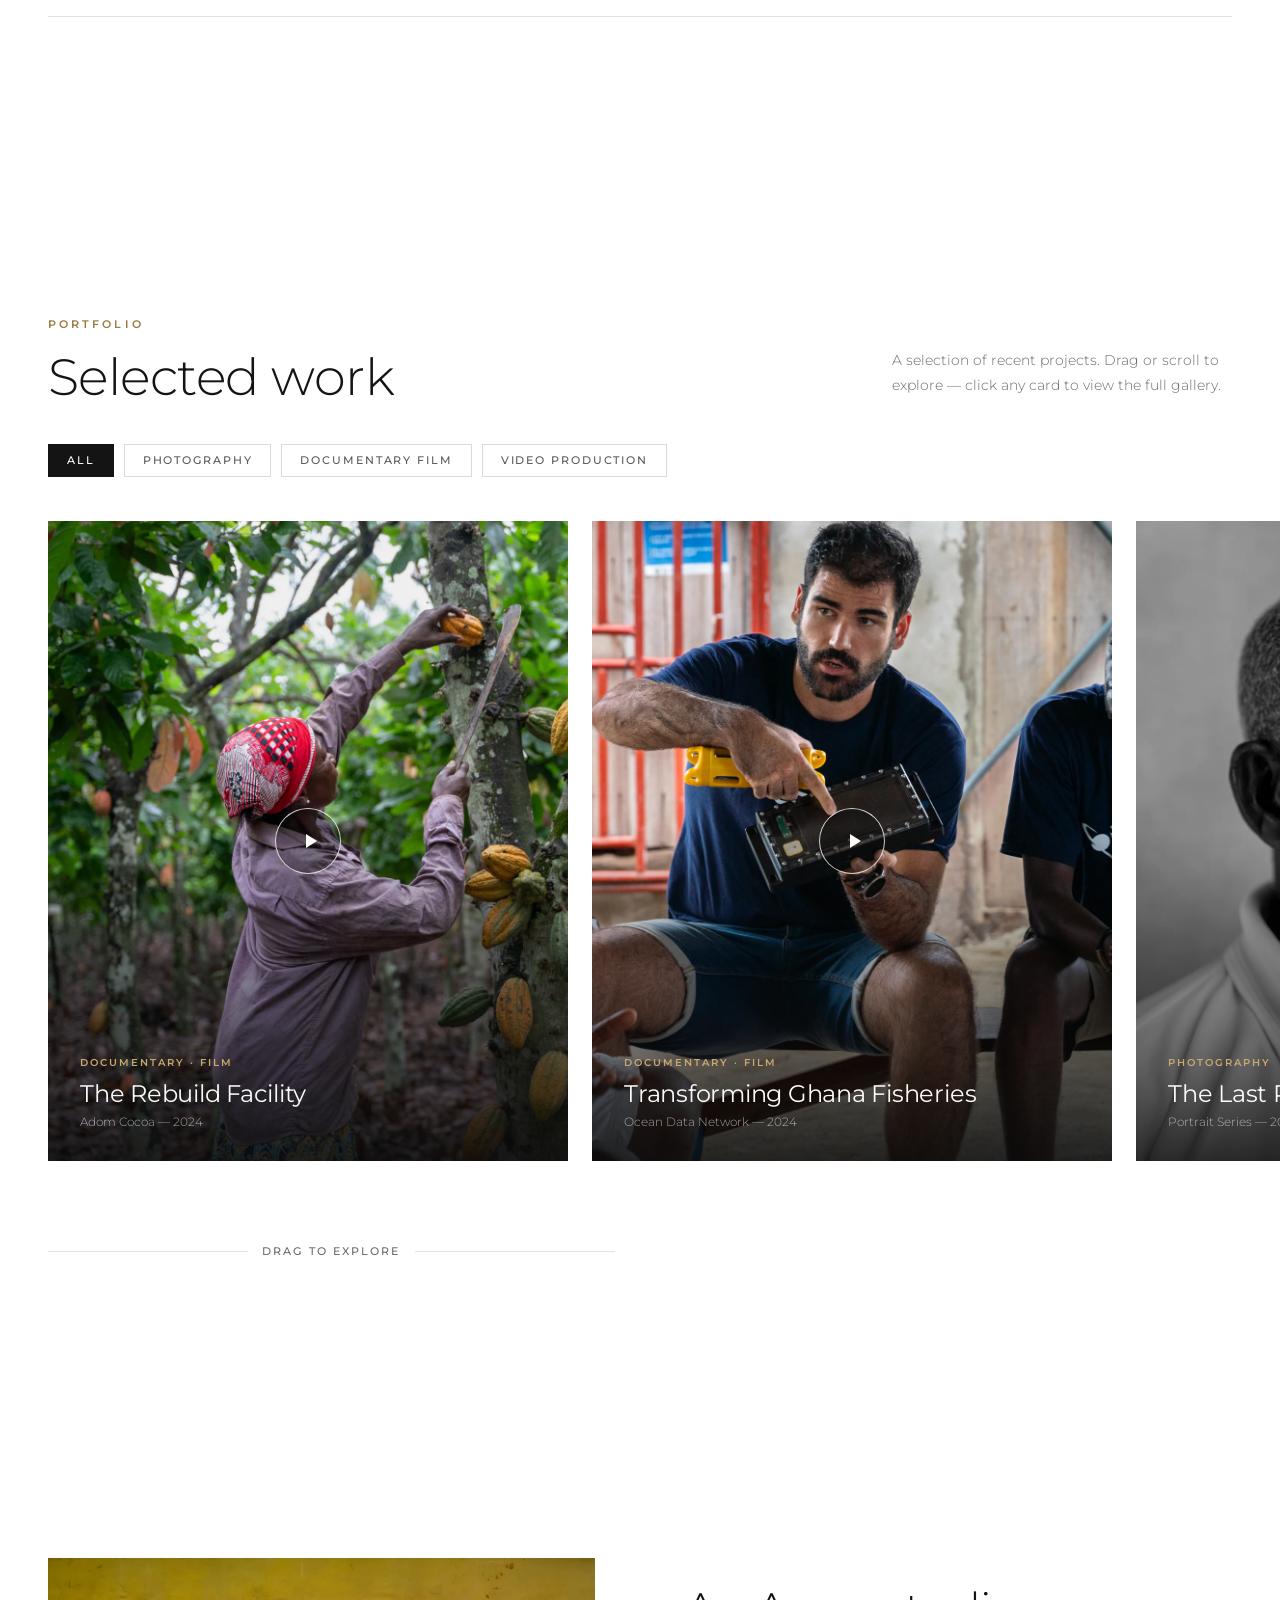
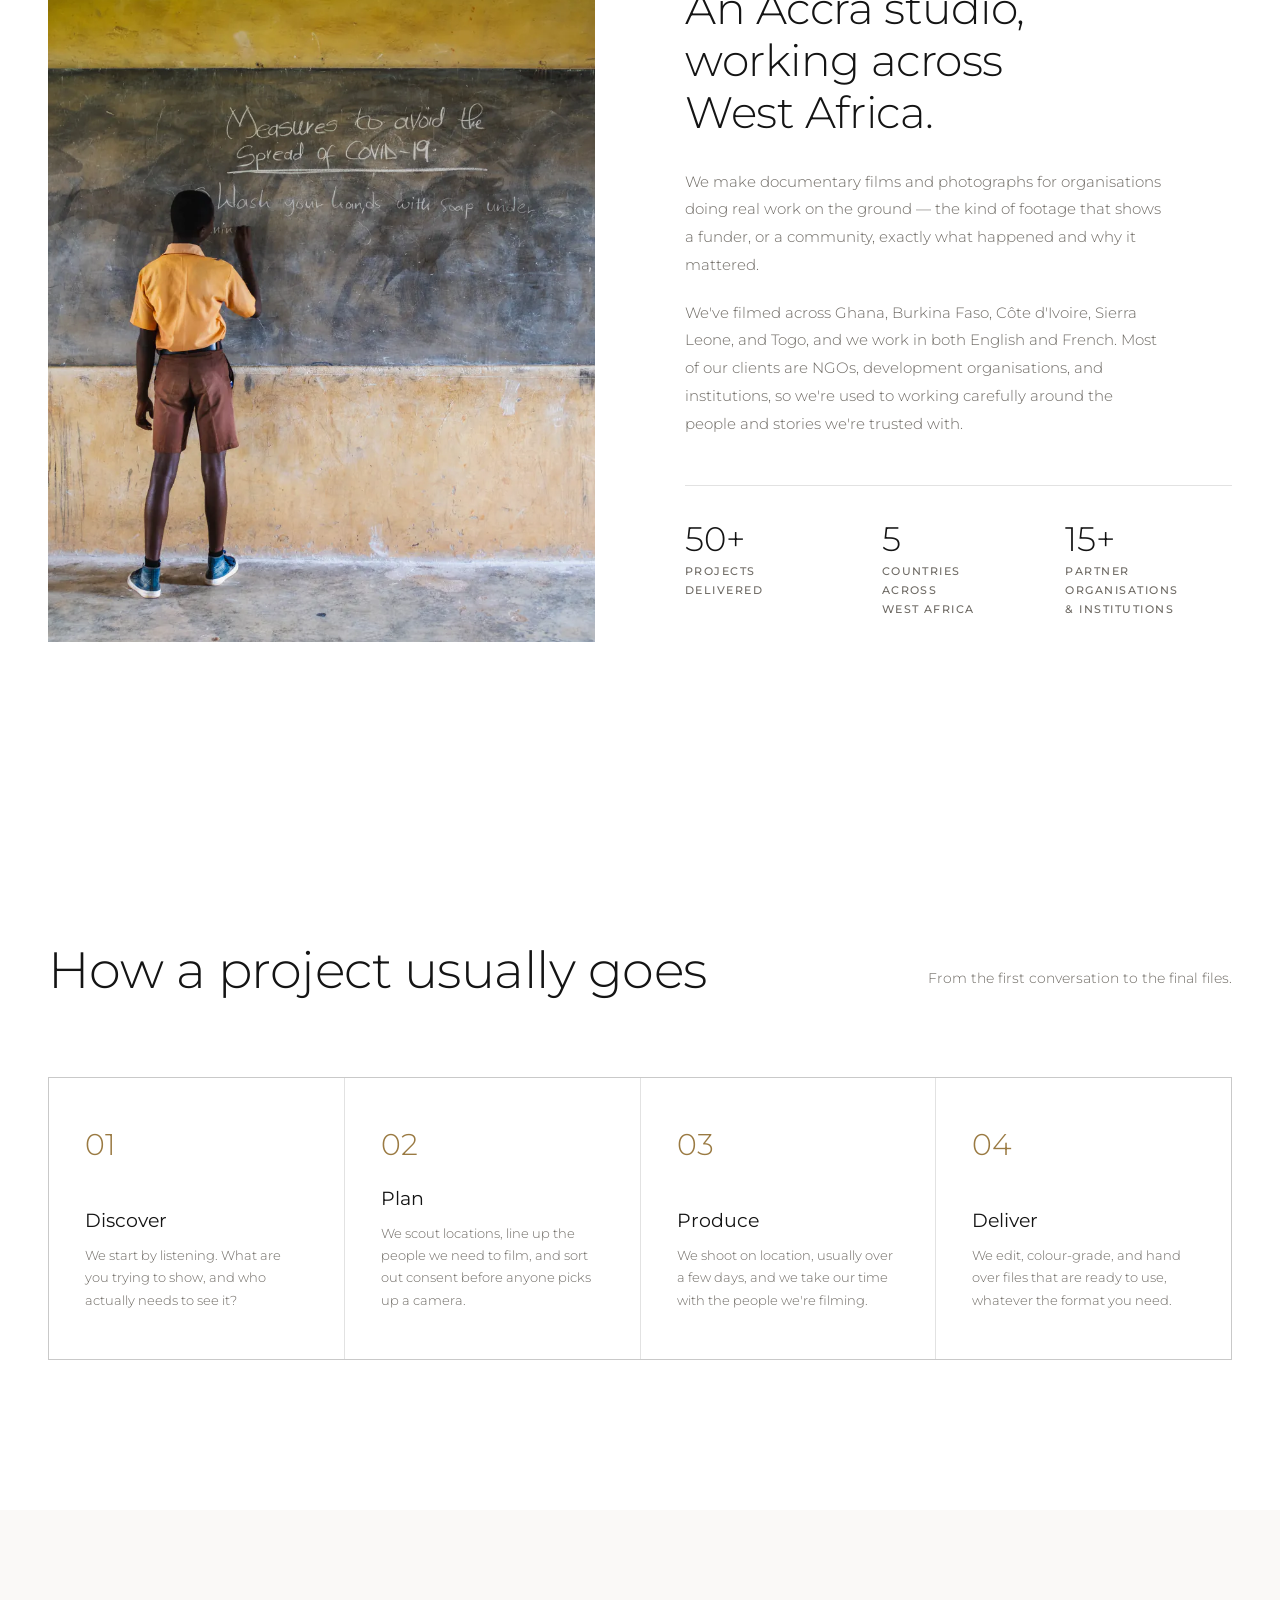
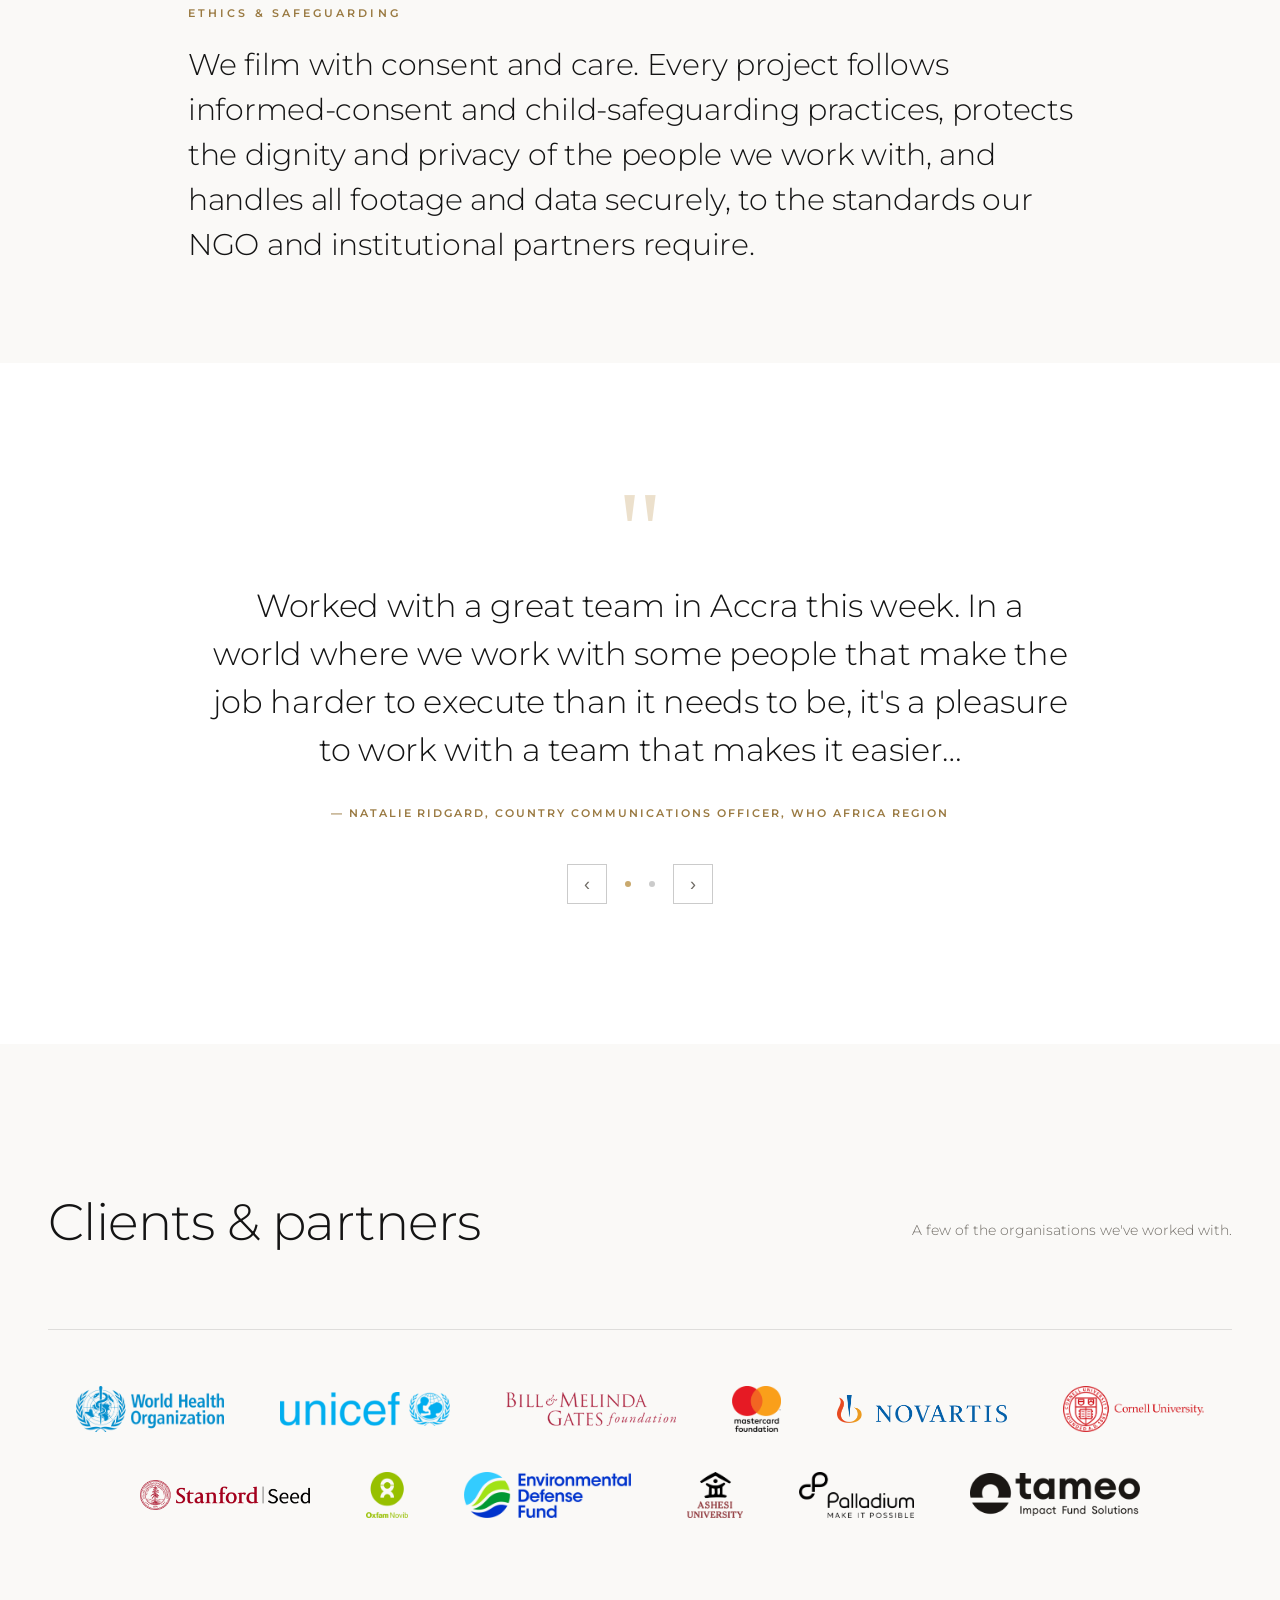
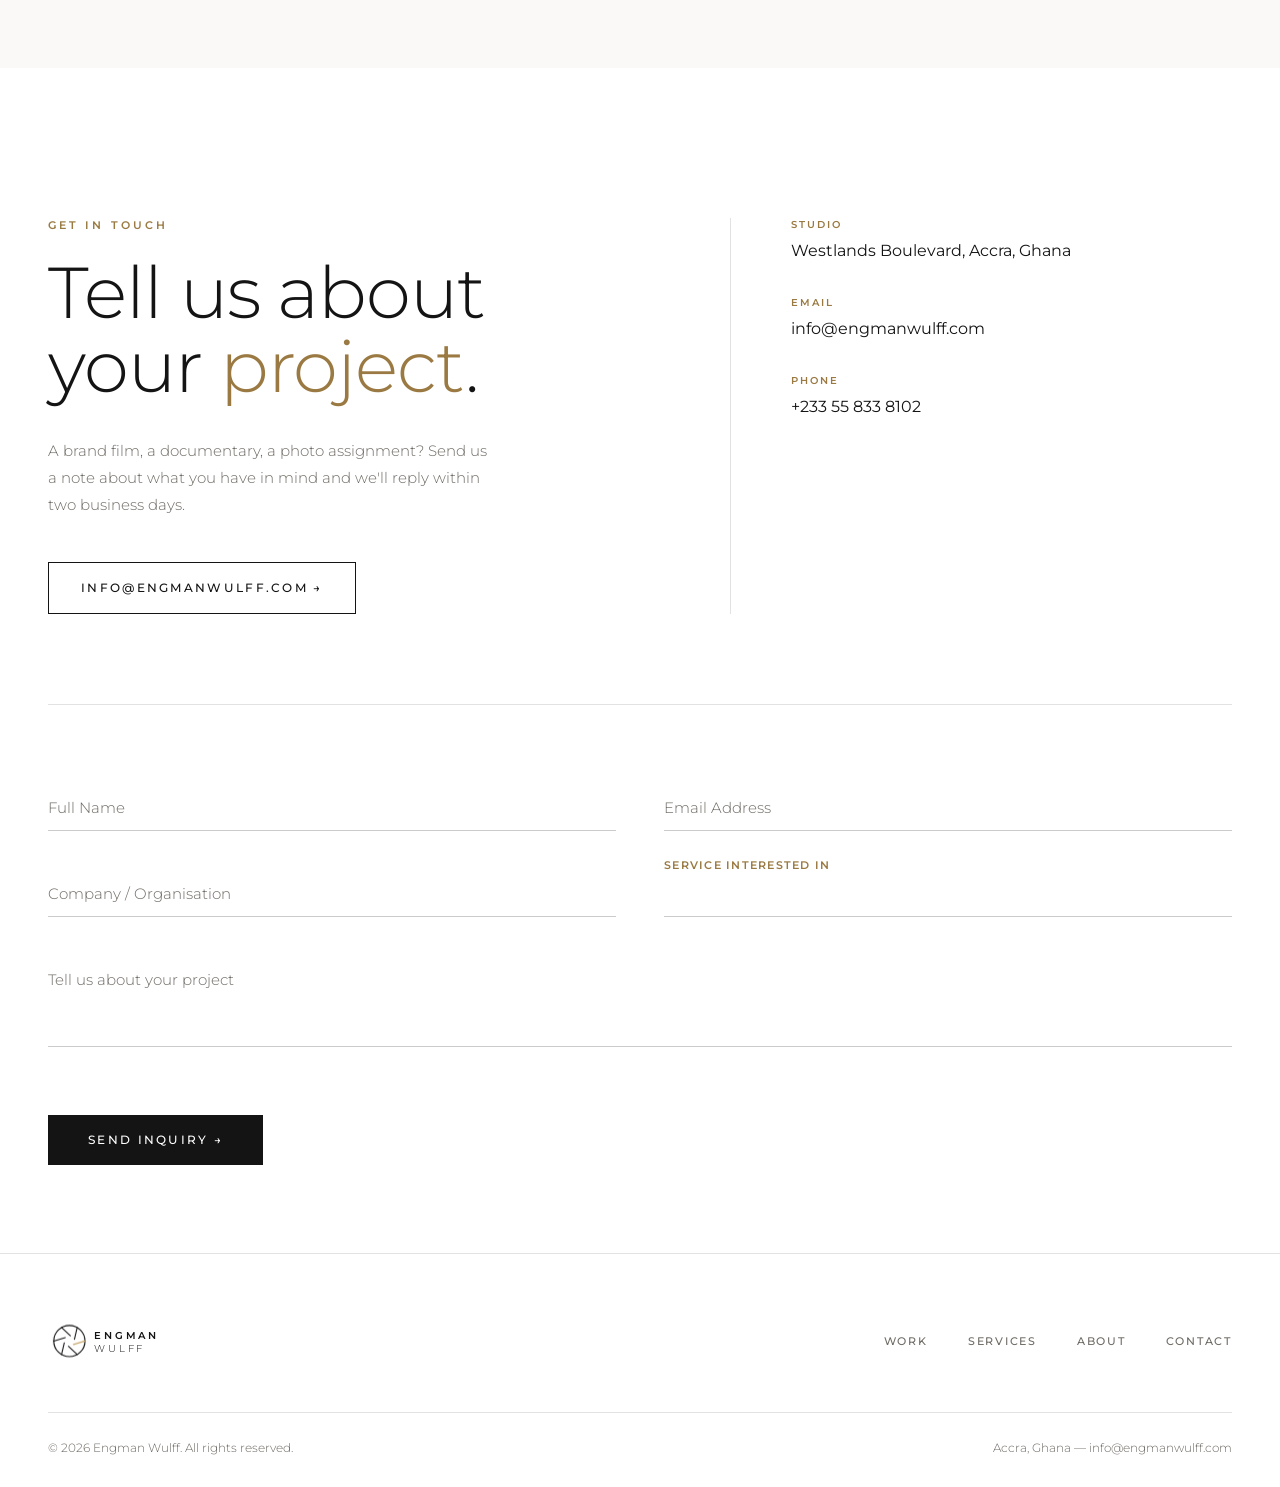
==== commit b90b1e4e: "New logo: A4 camera-shutter identity (inline SVG + favicons) Replaces the raster wordmark with the c" ====
--- a/index.html
+++ b/index.html
@@ -34,7 +34,7 @@
 <link rel="preload" as="image" href="assets/hero.webp">
 
 <!-- Styles -->
-<link rel="stylesheet" href="styles.css?v=35">
+<link rel="stylesheet" href="styles.css?v=36">
 
 <!-- Vercel Web Analytics — privacy-friendly, no cookies.
      Enable it once in your Vercel project: Project → Analytics → Enable.
@@ -71,7 +71,21 @@
   <div class="wrap">
     <nav>
       <a href="#top" class="logo-link" aria-label="Engman Wulff — Home">
-        <img src="assets/logo-ew-gold.webp" alt="Engman Wulff" width="145" height="52">
+        <svg class="brand-logo" viewBox="0 0 430 112" role="img" aria-label="Engman Wulff">
+          <g class="brand-mark" fill="none" stroke="currentColor">
+            <circle cx="52" cy="56" r="38" stroke-width="2.8"/>
+            <g stroke-width="2.6" stroke-linecap="round">
+              <line x1="90" y1="56" x2="62" y2="64.5" transform="rotate(60 52 56)"/>
+              <line x1="90" y1="56" x2="62" y2="64.5" transform="rotate(120 52 56)"/>
+              <line x1="90" y1="56" x2="62" y2="64.5" transform="rotate(180 52 56)"/>
+              <line x1="90" y1="56" x2="62" y2="64.5" transform="rotate(240 52 56)"/>
+              <line x1="90" y1="56" x2="62" y2="64.5" transform="rotate(300 52 56)"/>
+            </g>
+            <line x1="90" y1="56" x2="62" y2="64.5" stroke="#C9A96E" stroke-width="3" stroke-linecap="round"/>
+          </g>
+          <text x="112" y="50" font-size="25" font-weight="600" letter-spacing="7" fill="currentColor">ENGMAN</text>
+          <text x="112" y="82" font-size="25" font-weight="300" letter-spacing="7" fill="currentColor">WULFF</text>
+        </svg>
       </a>
       <div class="nav-links" role="navigation" aria-label="Main navigation">
         <a href="#work">Work</a>
@@ -659,7 +673,21 @@
   <div class="wrap">
     <div class="footer-top">
       <a href="#top" aria-label="Back to top">
-        <img src="assets/logo-ew-gold.webp" alt="Engman Wulff" width="150" height="54">
+        <svg class="brand-logo" viewBox="0 0 430 112" role="img" aria-label="Engman Wulff">
+          <g class="brand-mark" fill="none" stroke="currentColor">
+            <circle cx="52" cy="56" r="38" stroke-width="2.8"/>
+            <g stroke-width="2.6" stroke-linecap="round">
+              <line x1="90" y1="56" x2="62" y2="64.5" transform="rotate(60 52 56)"/>
+              <line x1="90" y1="56" x2="62" y2="64.5" transform="rotate(120 52 56)"/>
+              <line x1="90" y1="56" x2="62" y2="64.5" transform="rotate(180 52 56)"/>
+              <line x1="90" y1="56" x2="62" y2="64.5" transform="rotate(240 52 56)"/>
+              <line x1="90" y1="56" x2="62" y2="64.5" transform="rotate(300 52 56)"/>
+            </g>
+            <line x1="90" y1="56" x2="62" y2="64.5" stroke="#C9A96E" stroke-width="3" stroke-linecap="round"/>
+          </g>
+          <text x="112" y="50" font-size="25" font-weight="600" letter-spacing="7" fill="currentColor">ENGMAN</text>
+          <text x="112" y="82" font-size="25" font-weight="300" letter-spacing="7" fill="currentColor">WULFF</text>
+        </svg>
       </a>
       <nav class="footer-links" aria-label="Footer navigation">
         <a href="#work">Work</a>
@@ -681,6 +709,6 @@
   <svg viewBox="0 0 24 24" fill="currentColor" aria-hidden="true"><path d="M2 21l21-9L2 3v7l15 2-15 2v7z"/></svg>
 </a>
 
-<script src="main.js?v=35"></script>
+<script src="main.js?v=36"></script>
 </body>
 </html>
--- a/styles.css
+++ b/styles.css
@@ -70,13 +70,22 @@
   border-bottom: 1px solid var(--line);
 }
 nav { display: flex; align-items: center; justify-content: space-between; }
-.logo-link { display: flex; align-items: center; gap: 10px; }
-.logo-link img {
-  height: 84px; width: auto; display: block;
-  filter: drop-shadow(0 2px 10px rgba(0,0,0,0.45));
-  transition: height .45s cubic-bezier(.16,.84,.44,1), filter .4s ease;
-}
-header.scrolled .logo-link img { height: 34px; filter: none; }
+.logo-link { display: flex; align-items: center; gap: 10px; color: var(--hero-text); }
+header.scrolled .logo-link { color: var(--ink); }
+.brand-logo {
+  height: 58px; width: auto; display: block;
+  filter: drop-shadow(0 2px 9px rgba(0,0,0,0.5));
+  transition: height .45s cubic-bezier(.16,.84,.44,1), filter .4s ease, color .4s ease;
+  overflow: visible;
+}
+header.scrolled .brand-logo { height: 28px; filter: none; }
+.brand-logo text { font-family: 'Montserrat', sans-serif; }
+/* Shutter spins into focus on load */
+.brand-mark { transform-box: fill-box; transform-origin: center; animation: shutterSpin 1.1s cubic-bezier(.2,.75,.2,1) .25s both; }
+@keyframes shutterSpin {
+  from { transform: rotate(-150deg); opacity: 0; }
+  to   { transform: rotate(0deg);    opacity: 1; }
+}
 
 .nav-links { display: flex; gap: 46px; align-items: center; }
 .nav-links a {
@@ -516,7 +525,7 @@
   padding-bottom: 48px; border-bottom: 1px solid var(--line);
   flex-wrap: wrap; gap: 24px;
 }
-.footer-top img { height: 44px; width: auto; display: block; }
+.footer-top .brand-logo { height: 46px; width: auto; display: block; filter: none; color: var(--ink); }
 .footer-links { display: flex; gap: 40px; }
 .footer-links a { font-size: 11px; letter-spacing: 0.16em; text-transform: uppercase; color: var(--gray); font-weight: 500; }
 .footer-links a:hover { color: var(--gold-dim); }
@@ -564,8 +573,8 @@
 @media (max-width: 600px) {
   .section-pad { padding-top: 68px; padding-bottom: 68px; }
   .section-head { margin-bottom: 40px; }
-  .logo-link img { height: 56px; }
-  header.scrolled .logo-link img { height: 28px; }
+  .brand-logo { height: 46px; }
+  header.scrolled .brand-logo { height: 26px; }
 
   .hero-slide { background-position: var(--pos-m, 8% center); }
   .hero-content { padding: 0 24px 56px; }
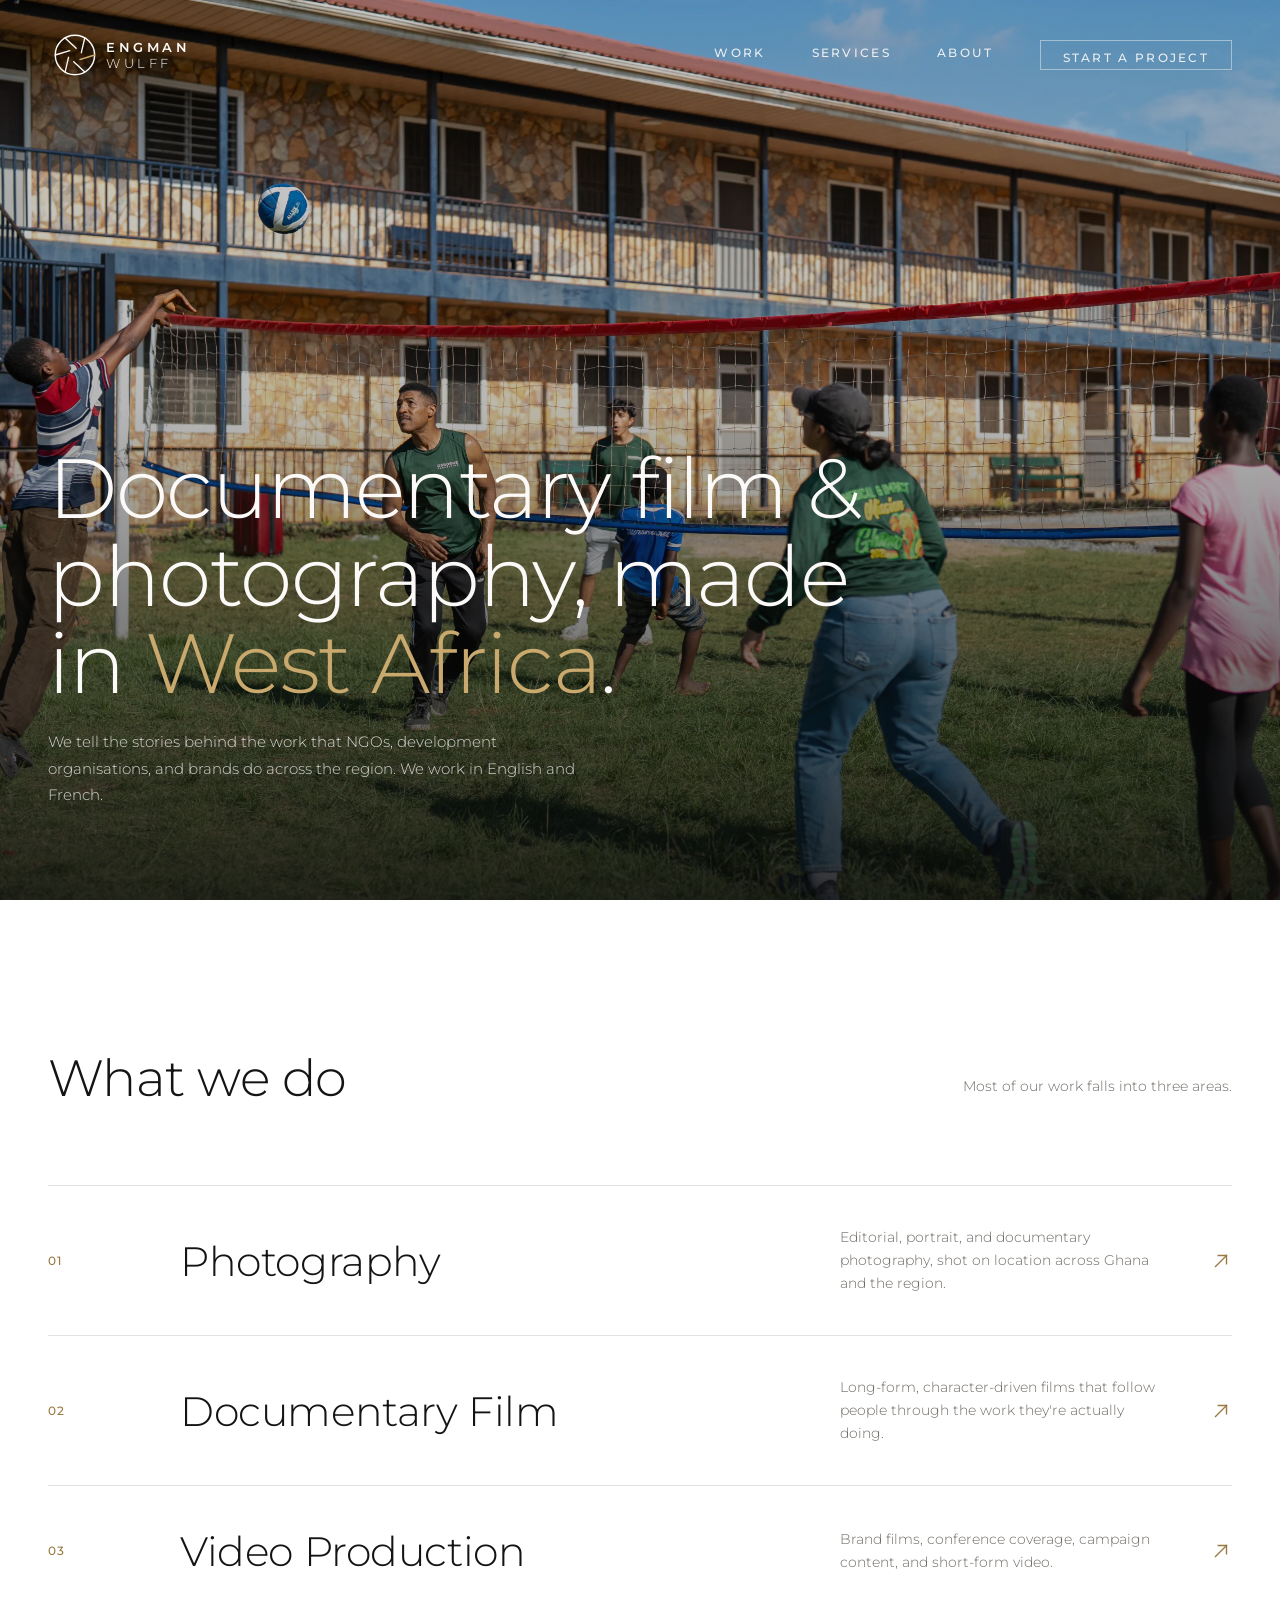
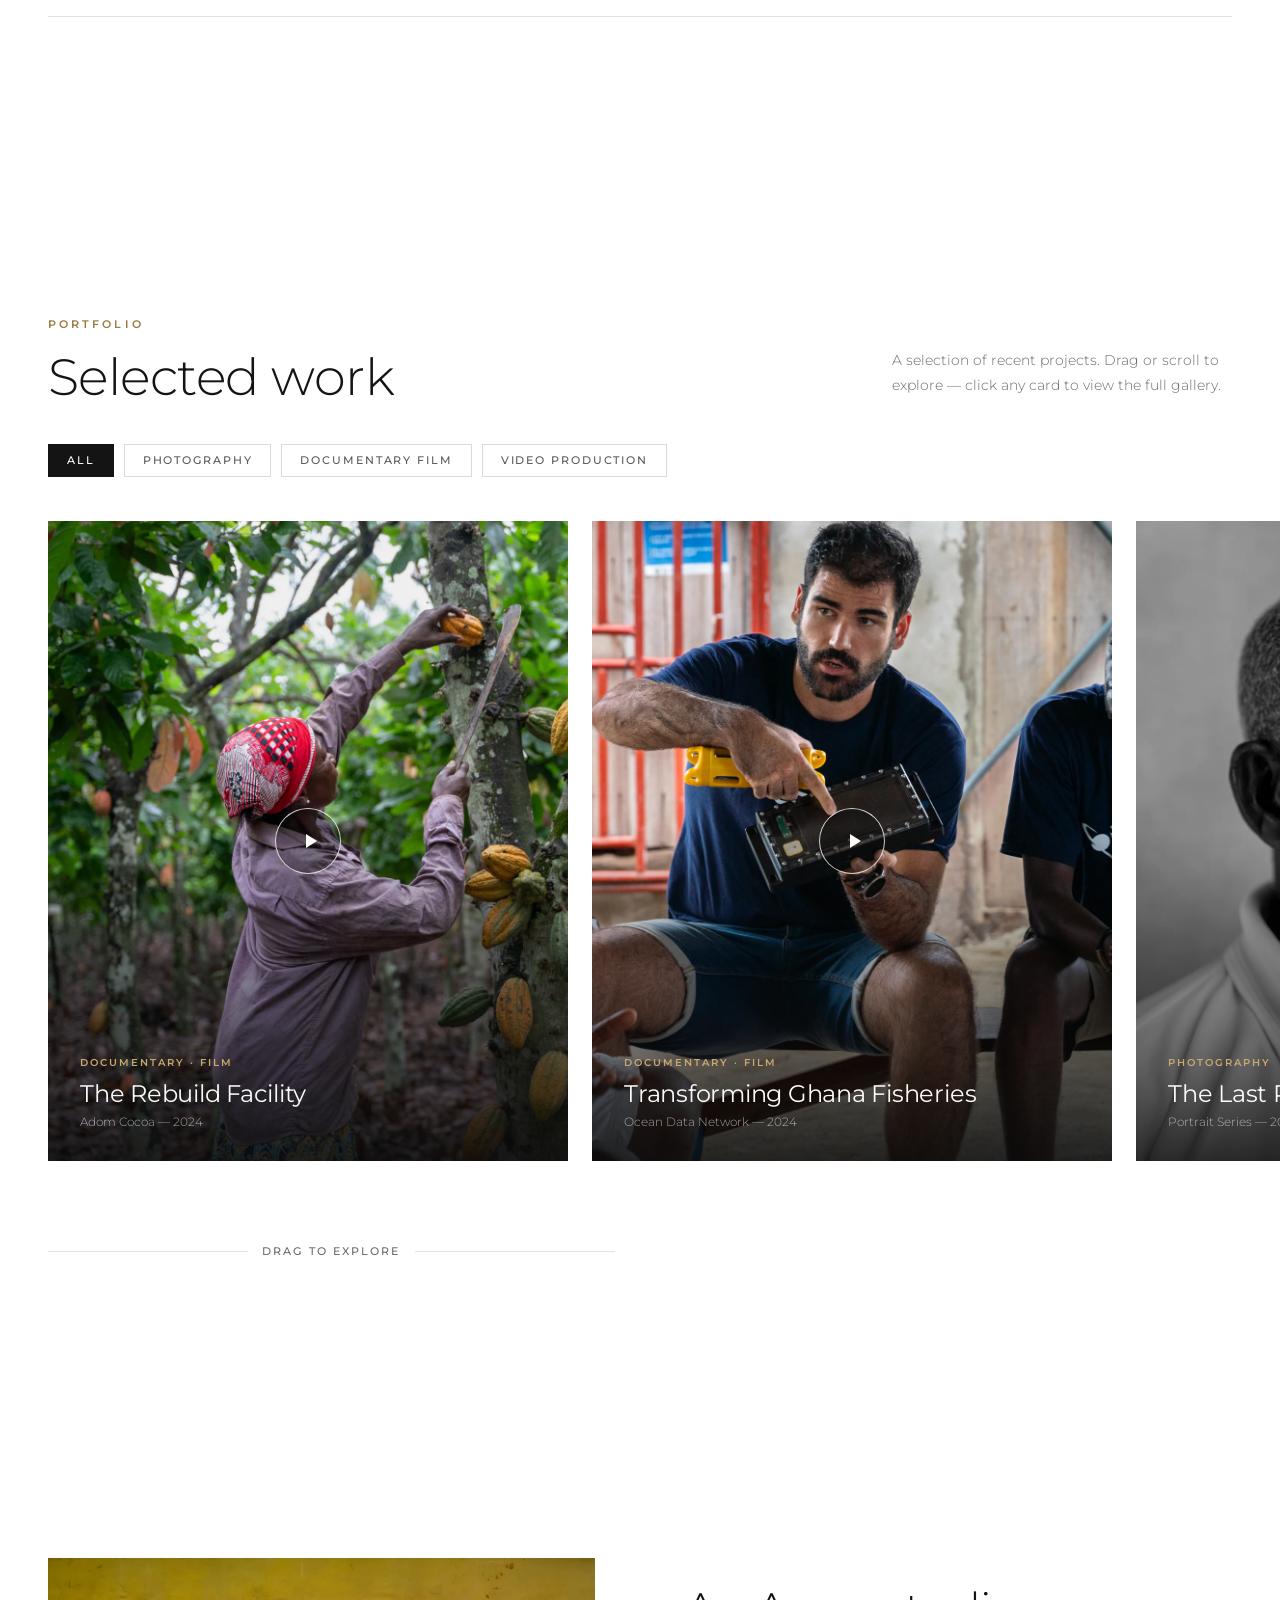
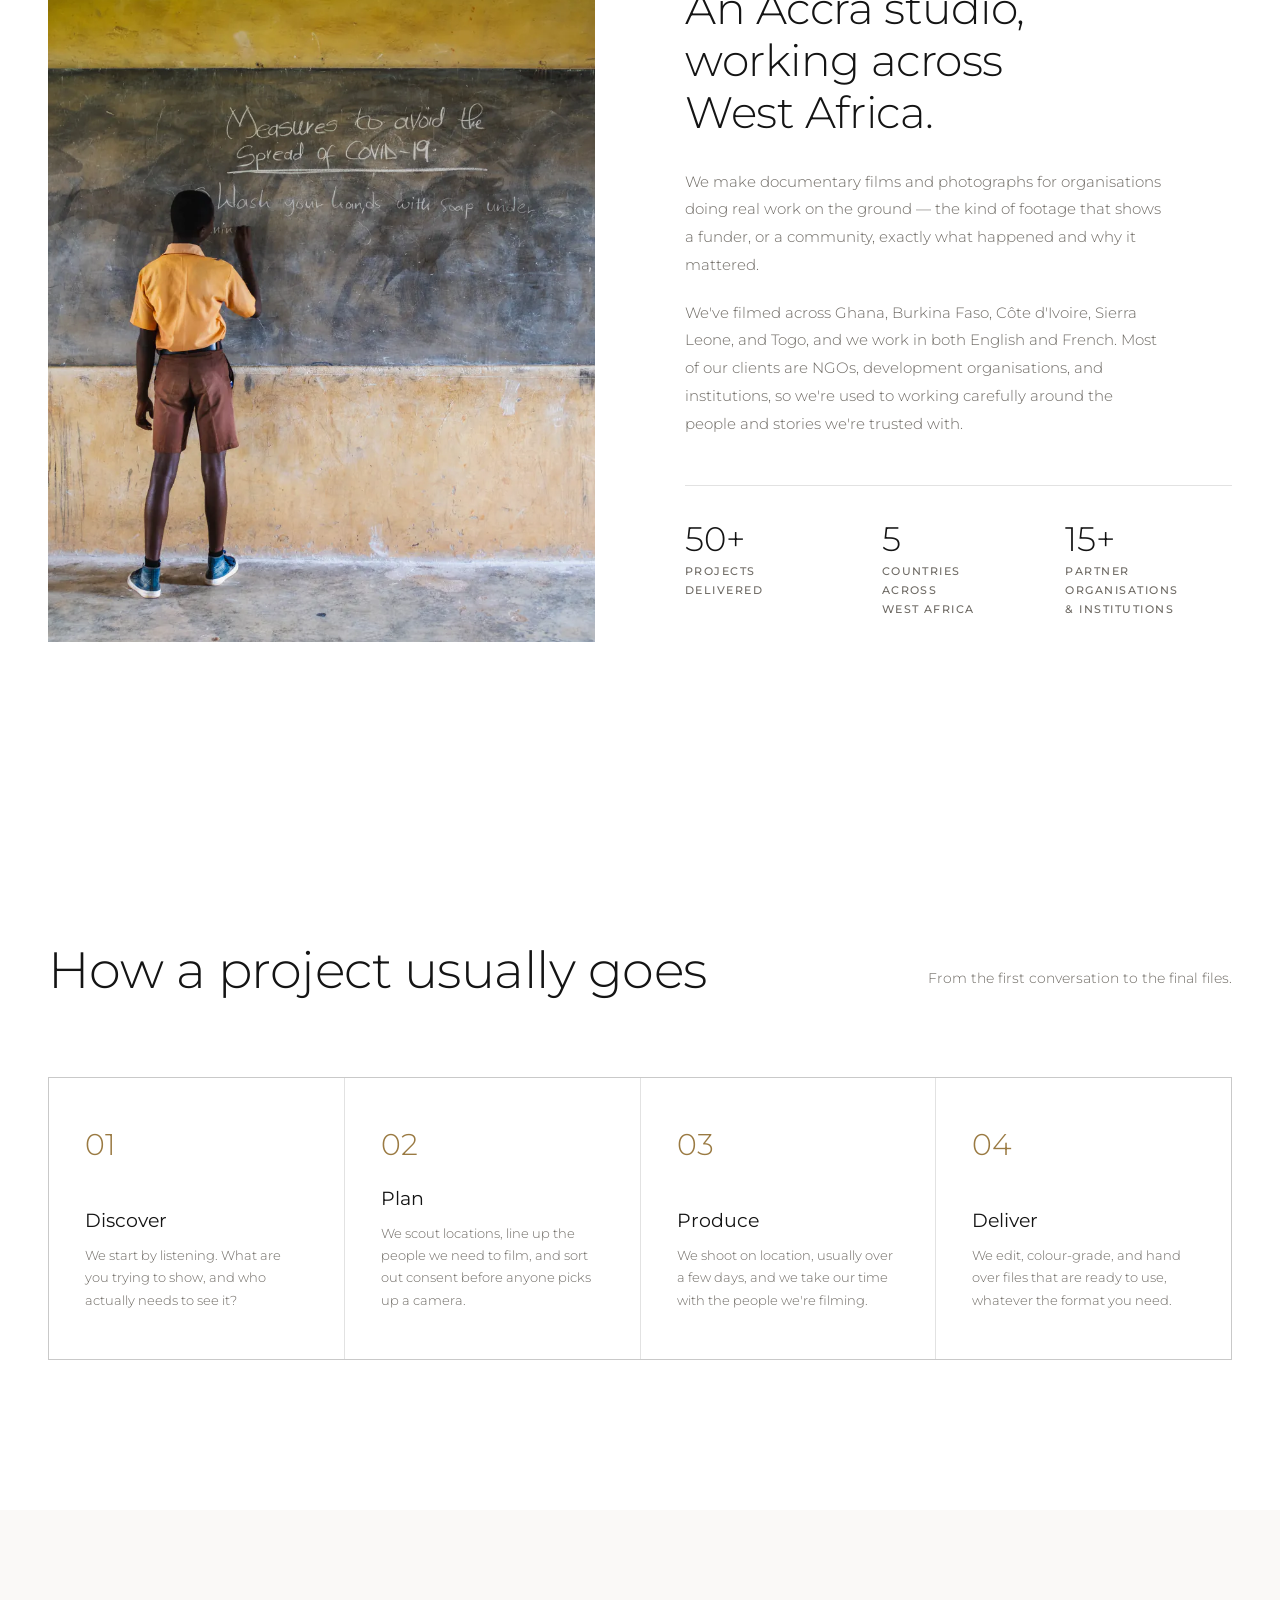
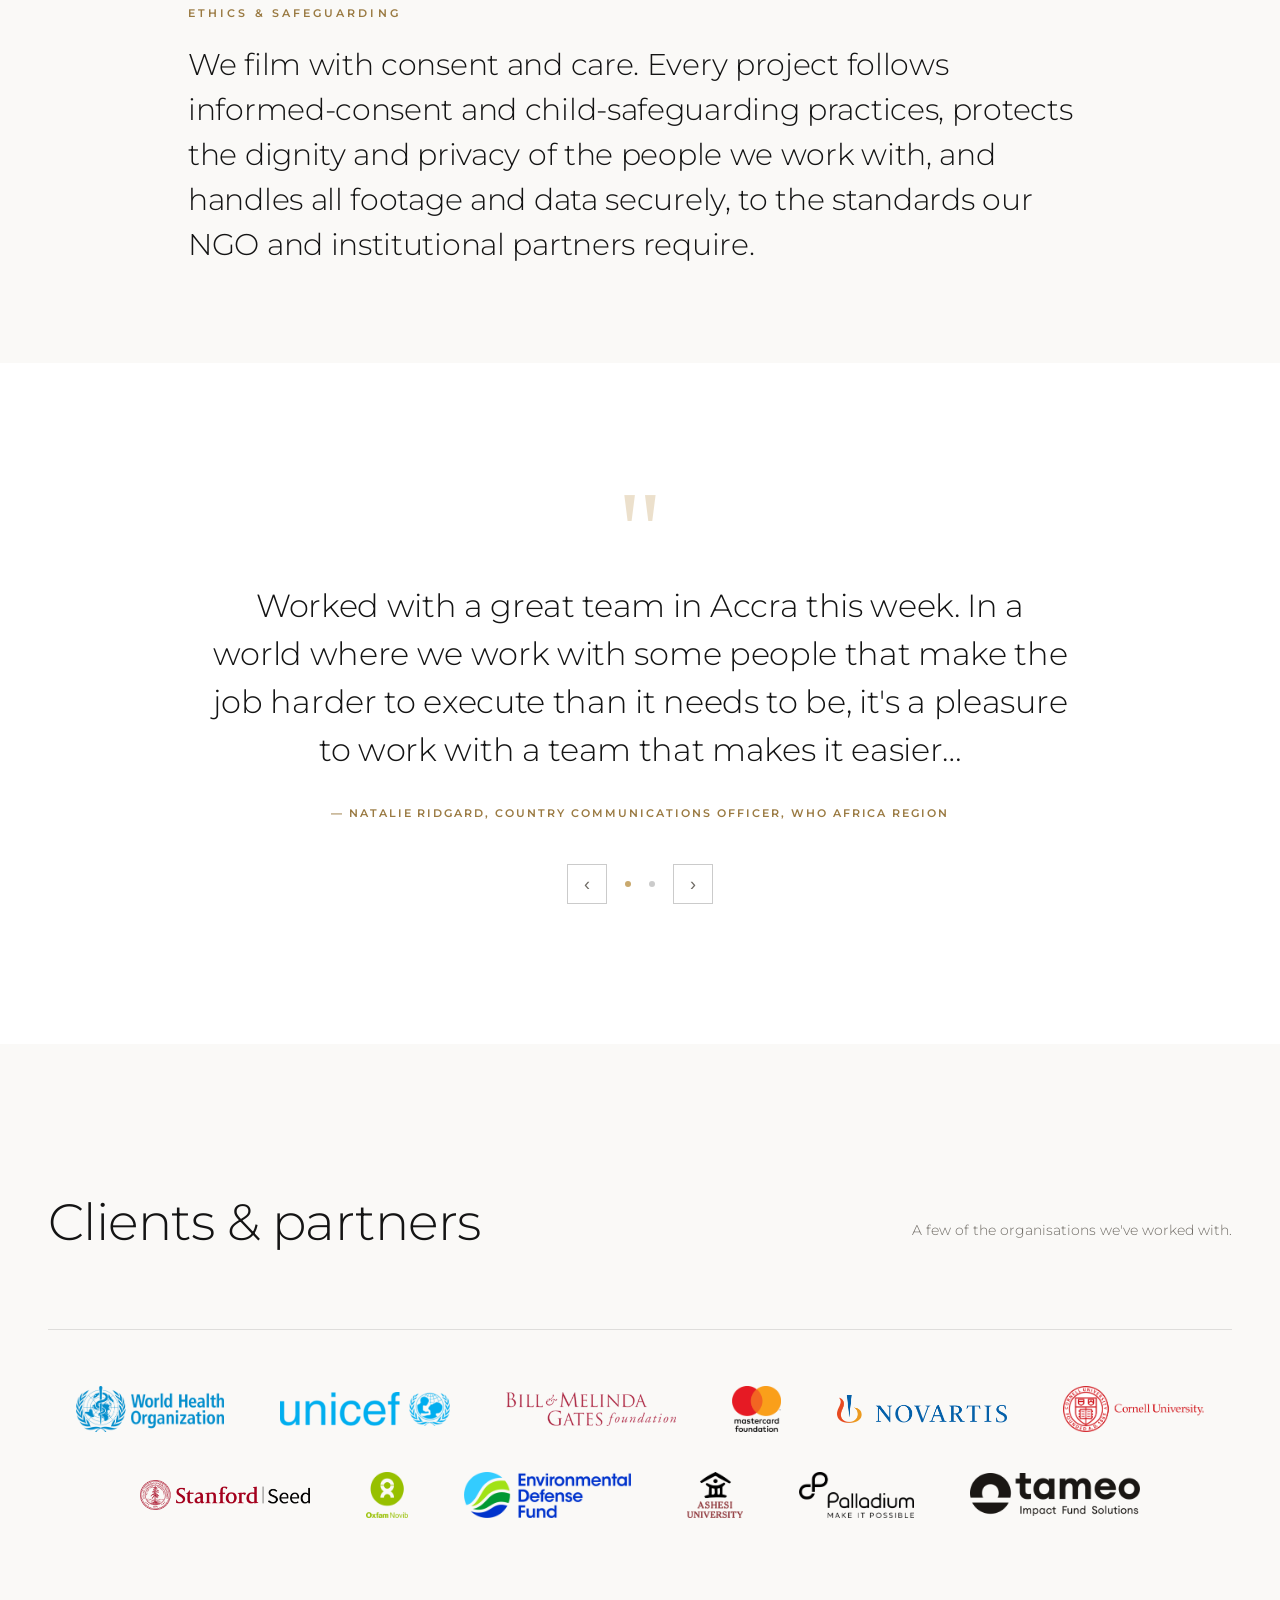
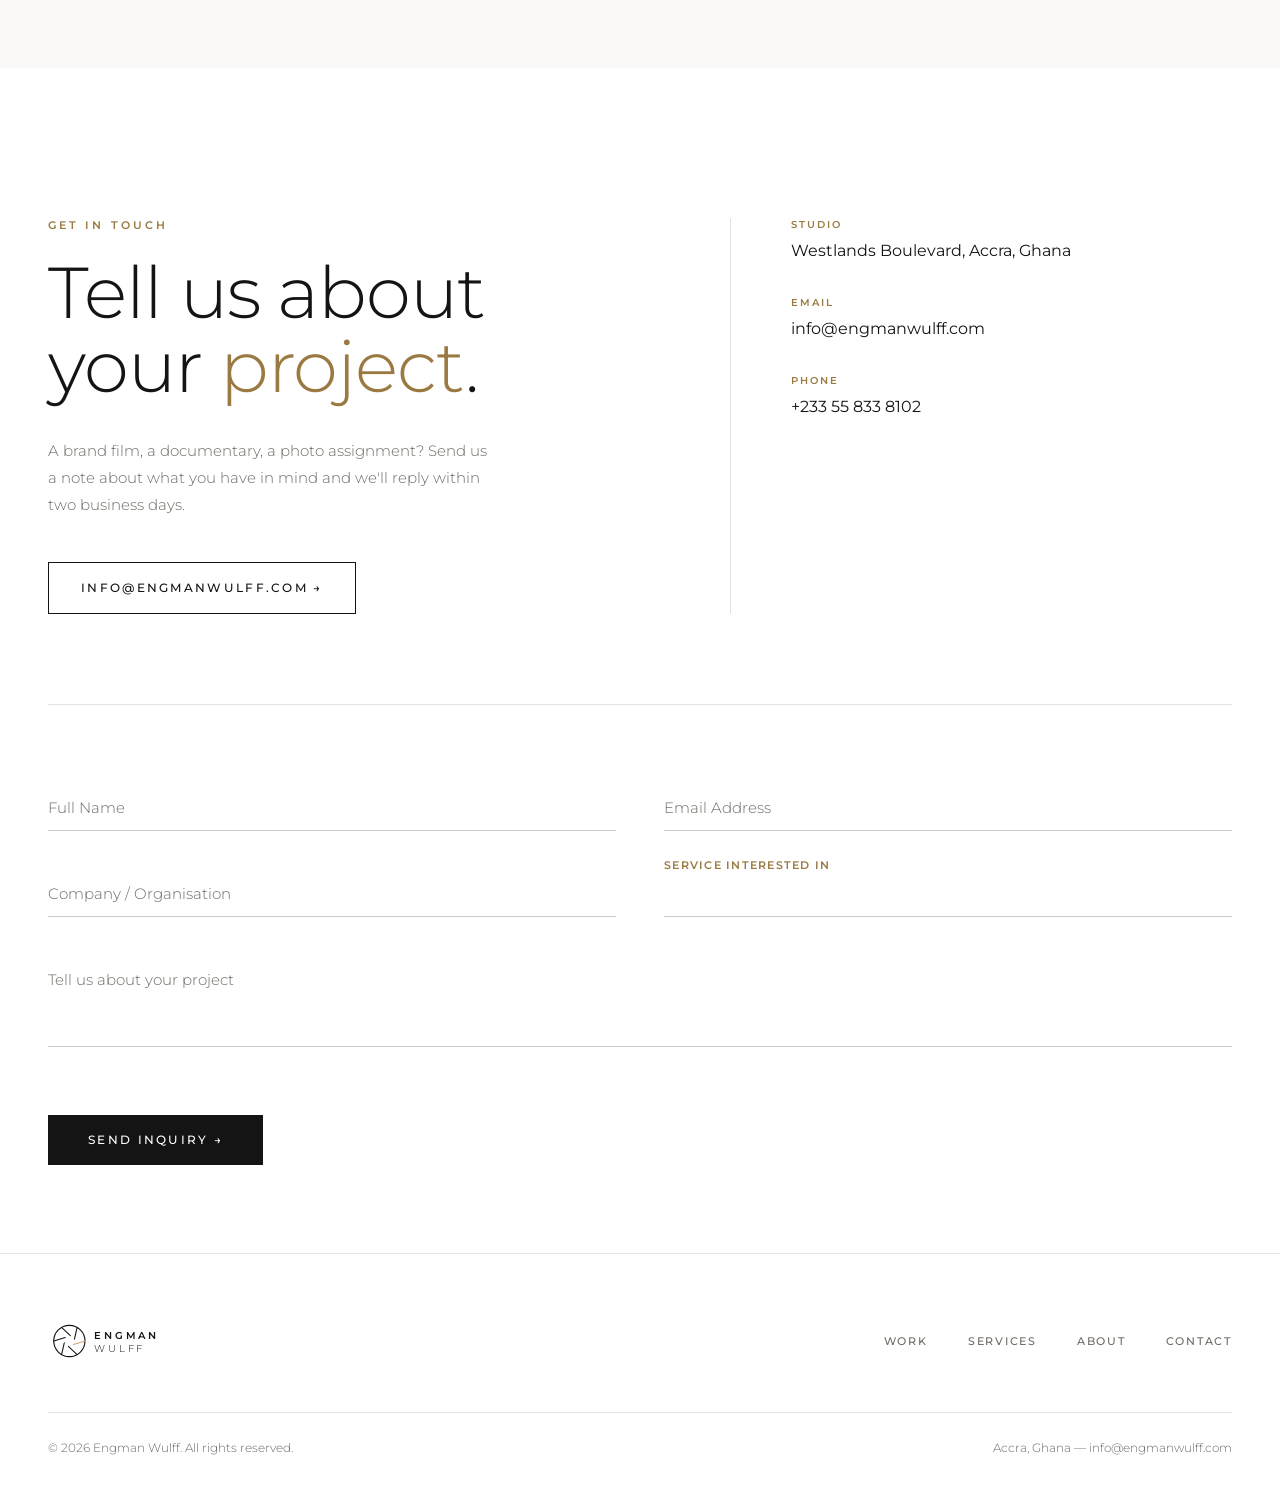
==== commit 02aa13a5: "Animate shutter logo: random snaps + occasional spins The header shutter mark now spins into focus o" ====
--- a/index.html
+++ b/index.html
@@ -34,7 +34,7 @@
 <link rel="preload" as="image" href="assets/hero.webp">
 
 <!-- Styles -->
-<link rel="stylesheet" href="styles.css?v=36">
+<link rel="stylesheet" href="styles.css?v=37">
 
 <!-- Vercel Web Analytics — privacy-friendly, no cookies.
      Enable it once in your Vercel project: Project → Analytics → Enable.
@@ -709,6 +709,6 @@
   <svg viewBox="0 0 24 24" fill="currentColor" aria-hidden="true"><path d="M2 21l21-9L2 3v7l15 2-15 2v7z"/></svg>
 </a>
 
-<script src="main.js?v=36"></script>
+<script src="main.js?v=37"></script>
 </body>
 </html>
--- a/styles.css
+++ b/styles.css
@@ -80,12 +80,24 @@
 }
 header.scrolled .brand-logo { height: 28px; filter: none; }
 .brand-logo text { font-family: 'Montserrat', sans-serif; }
-/* Shutter spins into focus on load */
-.brand-mark { transform-box: fill-box; transform-origin: center; animation: shutterSpin 1.1s cubic-bezier(.2,.75,.2,1) .25s both; }
-@keyframes shutterSpin {
+/* Shutter mark — spins into focus on load, then snaps/spins at random (driven by main.js) */
+.brand-mark { transform-box: fill-box; transform-origin: center; }
+.brand-mark.spin-in { animation: shutterSpinIn 1.1s cubic-bezier(.2,.75,.2,1) .2s both; }
+.brand-mark.snap    { animation: shutterClick .36s ease both; }
+.brand-mark.turn    { animation: shutterTurn .95s cubic-bezier(.34,.06,.2,1) both; }
+@keyframes shutterSpinIn {
   from { transform: rotate(-150deg); opacity: 0; }
   to   { transform: rotate(0deg);    opacity: 1; }
 }
+/* quick shutter "fire" — blades jolt + contract, like a release */
+@keyframes shutterClick {
+  0%   { transform: rotate(0deg)   scale(1);    }
+  28%  { transform: rotate(32deg)  scale(0.80); }
+  52%  { transform: rotate(17deg)  scale(0.90); }
+  78%  { transform: rotate(-5deg)  scale(1.04); }
+  100% { transform: rotate(0deg)   scale(1);    }
+}
+@keyframes shutterTurn { from { transform: rotate(0deg); } to { transform: rotate(360deg); } }
 
 .nav-links { display: flex; gap: 46px; align-items: center; }
 .nav-links a {
